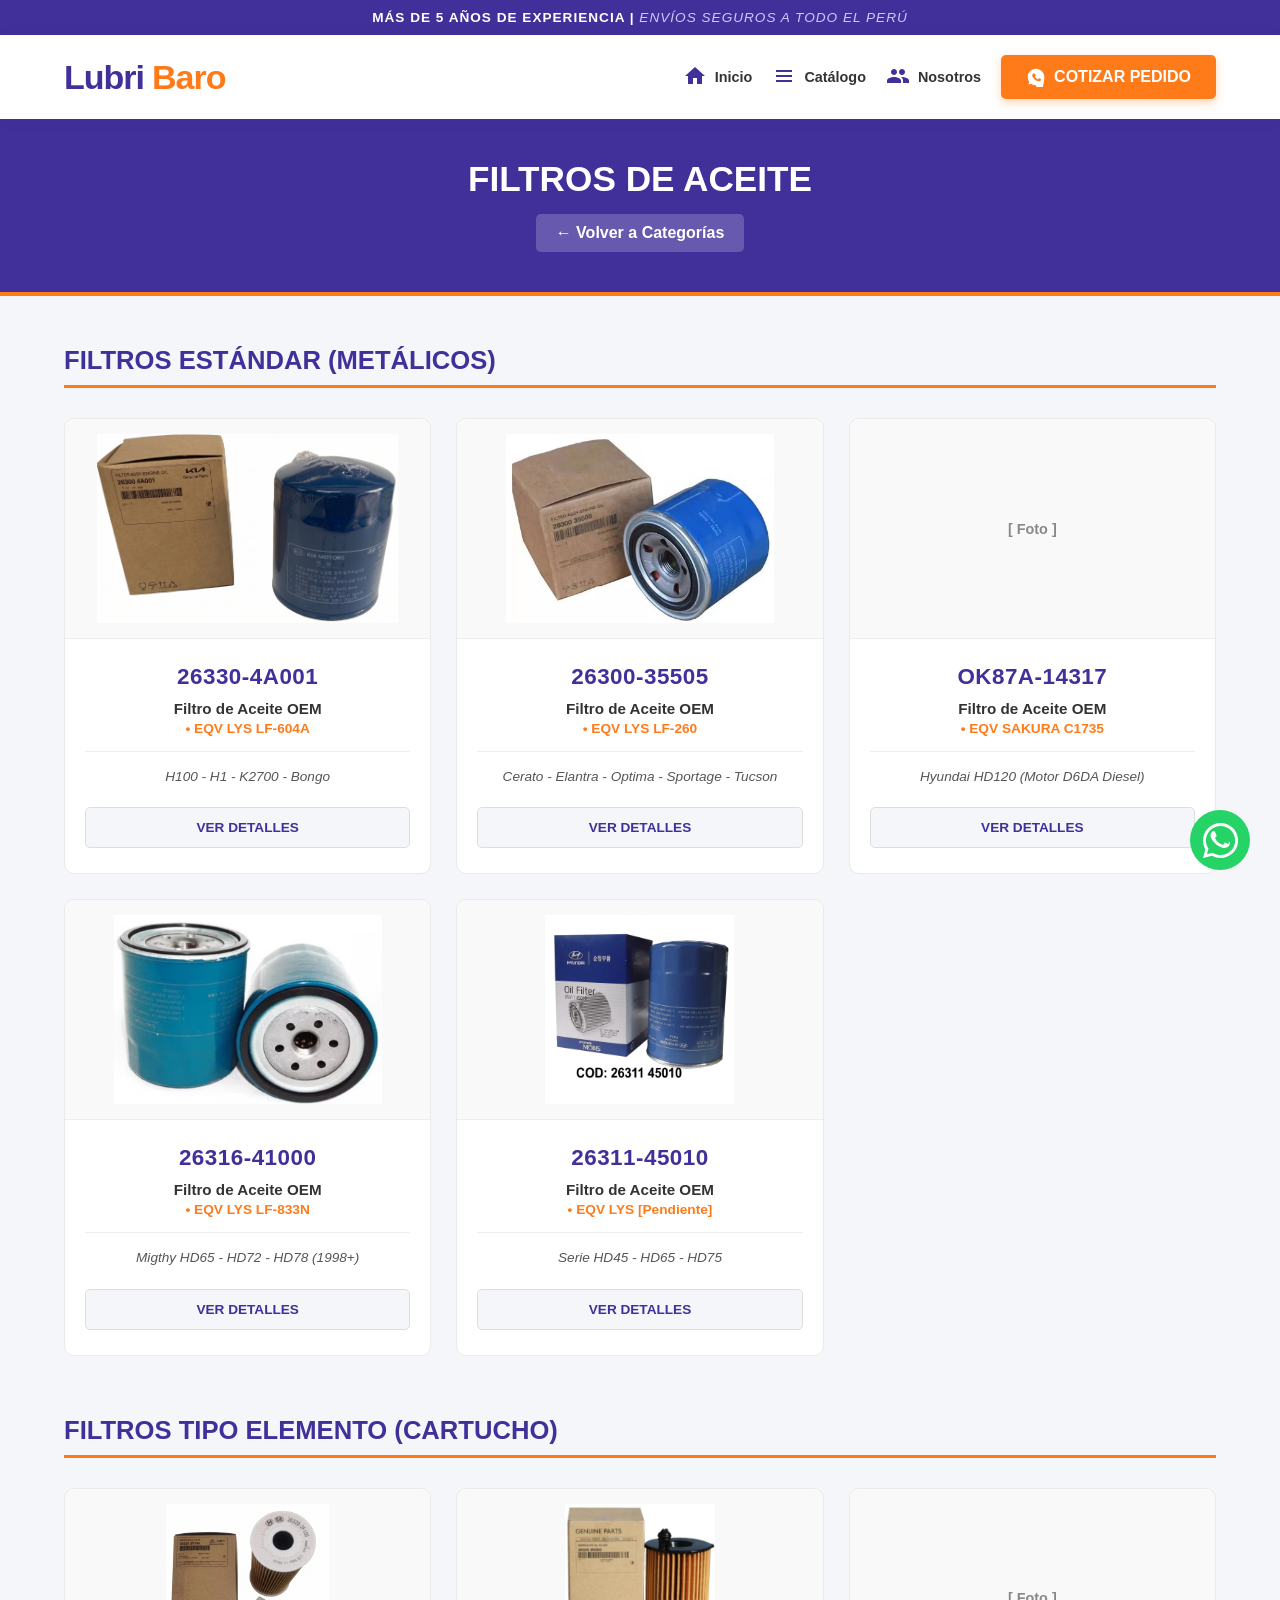
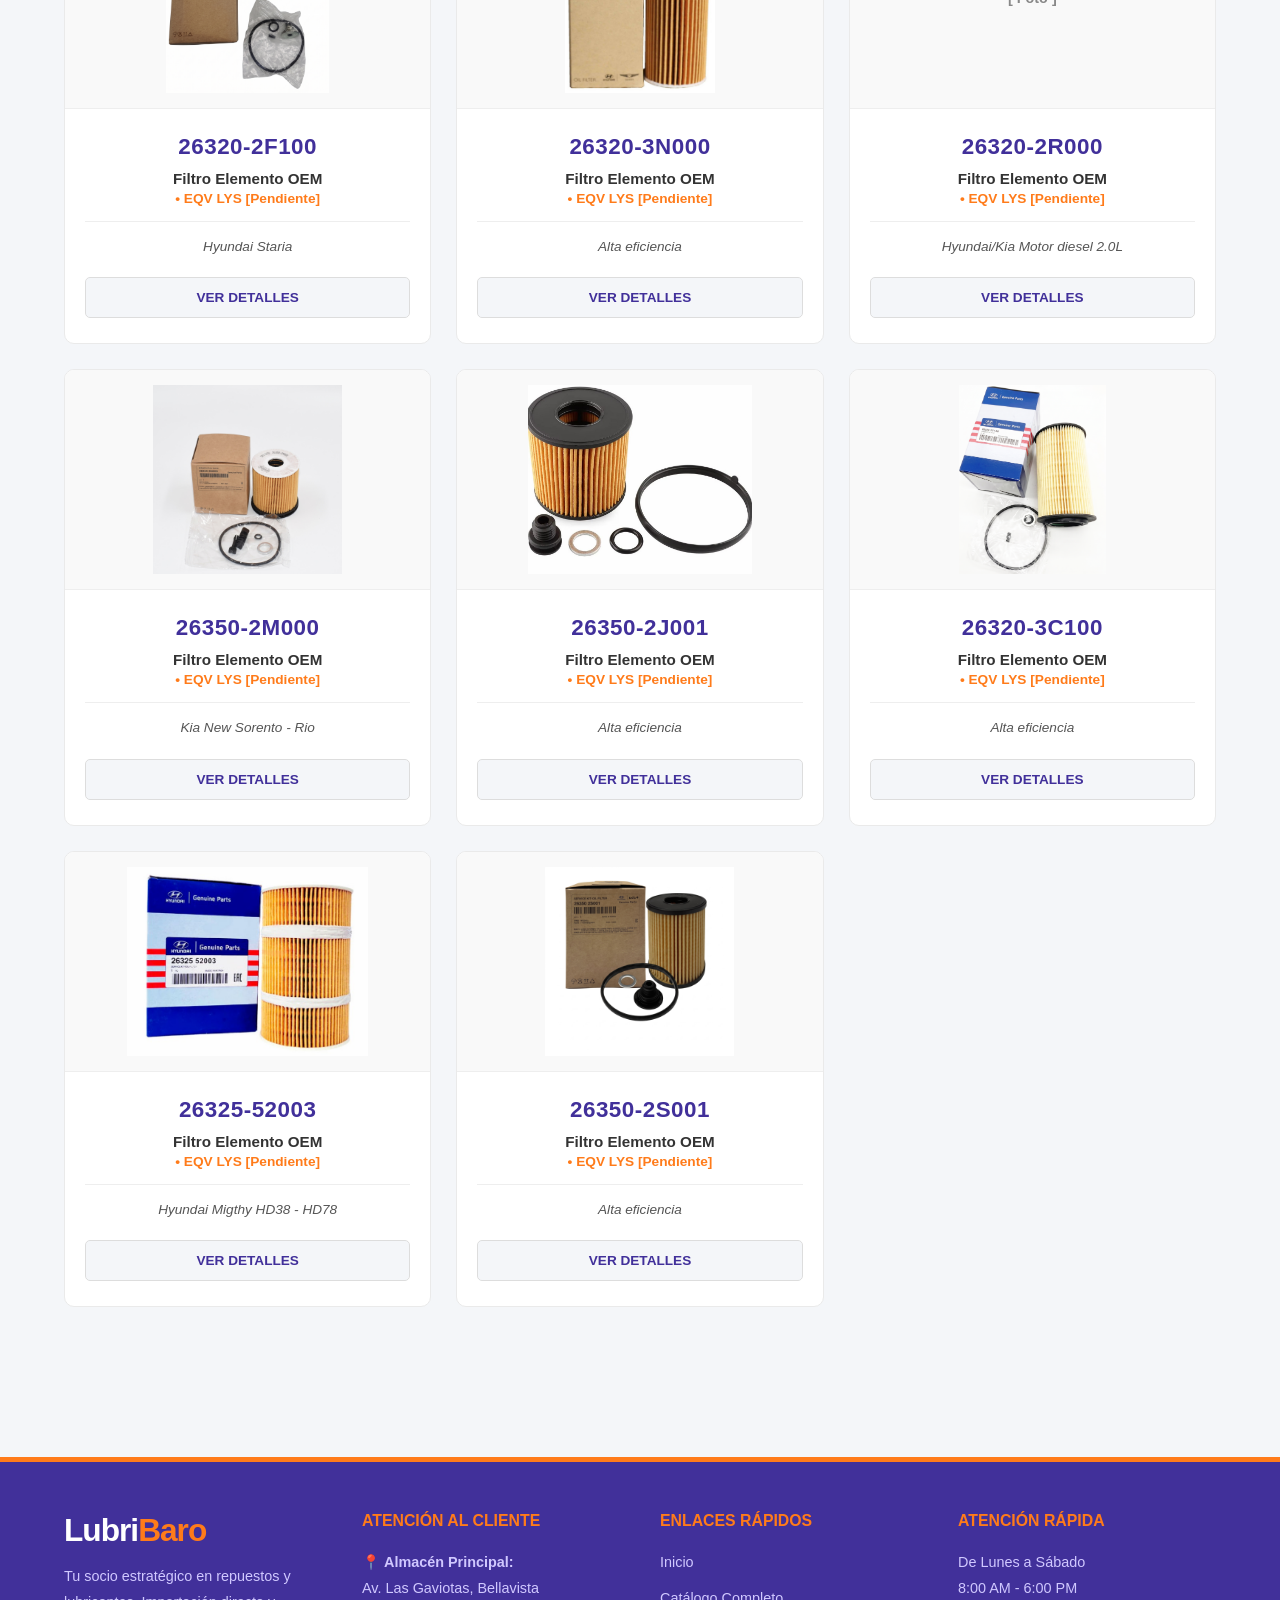
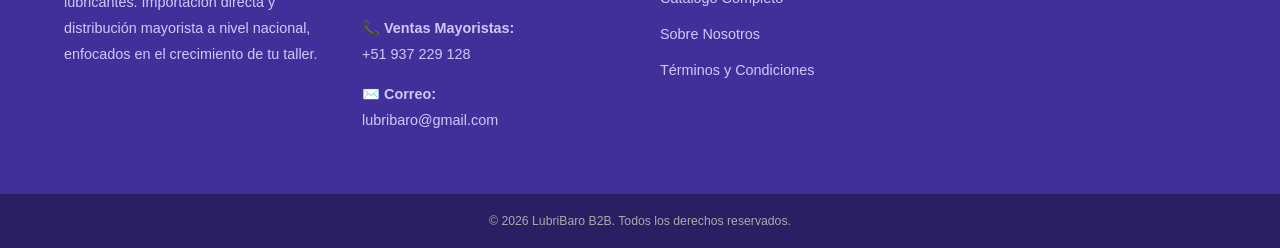
==== cat-aceite.html @ a80c4d8e "Add product cards and update footer details Added new product cards and updated footer information." ====
<!DOCTYPE html>
<html lang="es">
<head>
    <meta charset="UTF-8">
    <meta name="viewport" content="width=device-width, initial-scale=1.0">
    <title>Filtros de Aceite - LubriBaro B2B</title>
    <style>
        /* PALETA DE COLORES LUBRIBARO ESTRICTA */
        :root { --morado: #41309A; --naranja: #FF7B1A; --fondo: #F4F6F9; --gris: #333333; --blanco: #ffffff; }
        * { box-sizing: border-box; } body { font-family: 'Segoe UI', Arial, sans-serif; margin: 0; padding: 0; color: var(--gris); background-color: var(--fondo); overflow-x: hidden; }
        
        /* TOP BAR */
        .top-bar { background-color: var(--morado); color: white; text-align: center; padding: 10px 5%; font-size: 0.85em; font-weight: bold; letter-spacing: 1px; text-transform: uppercase; }
        .top-bar span { font-style: italic; font-weight: normal; color: #d0c8ff; }

        /* HEADER PRINCIPAL */
        header { background-color: var(--blanco); padding: 20px 5%; display: flex; justify-content: space-between; align-items: center; box-shadow: 0 2px 15px rgba(0,0,0,0.05); position: sticky; top: 0; z-index: 1000; }
        
        /* BOTÓN HAMBURGUESA (SOLO MÓVIL) */
        .menu-toggle { display: none; cursor: pointer; padding: 5px; }
        .menu-toggle svg { width: 32px; height: 32px; fill: var(--morado); }

        .logo { font-size: 34px; font-weight: 900; color: var(--morado); text-decoration: none; letter-spacing: -1px; display: flex; align-items: center; gap: 8px; } 
        .logo span { color: var(--naranja); }
        
        .desktop-actions { display: flex; gap: 20px; align-items: center; }
        .action-item { display: flex; align-items: center; gap: 8px; font-size: 0.9em; font-weight: bold; cursor: pointer; text-decoration: none; color: var(--gris); transition: 0.3s; }
        .action-item:hover { color: var(--naranja); }
        .action-icon svg { width: 24px; height: 24px; fill: var(--morado); transition: 0.3s; }
        .action-item:hover .action-icon svg { fill: var(--naranja); }

        .btn-header { background: var(--naranja); color: white; padding: 12px 25px; border-radius: 5px; font-weight: bold; text-decoration: none; text-transform: uppercase; display: flex; align-items: center; gap: 8px; transition: 0.3s; box-shadow: 0 4px 10px rgba(255,123,26,0.3); }
        .btn-header:hover { background: #e66a15; transform: translateY(-2px); color: white; }
        .btn-header svg { width: 20px; height: 20px; fill: white; }

        /* CABECERA PÁGINA */
        .page-header { background: var(--morado); color: white; padding: 40px 5%; text-align: center; border-bottom: 4px solid var(--naranja); }
        .page-header h1 { margin: 0 0 15px 0; font-size: 2.2em; text-transform: uppercase; font-weight: 900; }
        .back-btn { display: inline-block; color: white; text-decoration: none; background: rgba(255,255,255,0.2); padding: 10px 20px; border-radius: 5px; font-weight: bold; transition: 0.3s; }
        .back-btn:hover { background: rgba(255,255,255,0.3); }

        /* CATÁLOGO GRID Y SUBCATEGORÍAS */
        .section-container { padding: 50px 5%; max-width: 1300px; margin: 0 auto; min-height: 50vh; }
        .subcategory-title { color: var(--morado); margin-top: 0; border-bottom: 3px solid var(--naranja); padding-bottom: 10px; margin-bottom: 30px; font-size: 1.6em; text-transform: uppercase; font-weight: 900; }
        
        .catalog-grid { display: grid; grid-template-columns: repeat(auto-fill, minmax(280px, 1fr)); gap: 25px; margin-bottom: 60px; }
        
        /* DISEÑO DE TARJETA TÉCNICA */
        .product-card { background: white; border-radius: 10px; border: 1px solid #eaeaea; display: flex; flex-direction: column; overflow: hidden; transition: 0.3s; }
        .product-card:hover { box-shadow: 0 8px 25px rgba(65,48,154,0.1); border-color: var(--naranja); transform: translateY(-5px); }
        
        .product-img { background-color: #f9f9f9; height: 220px; display: flex; align-items: center; justify-content: center; color: #888; font-weight: bold; font-size: 0.9em; overflow: hidden; border-bottom: 1px solid #eee; padding: 15px; }
        .product-img img { width: 100%; height: 100%; object-fit: contain; }
        
        .product-info { padding: 25px 20px; display: flex; flex-direction: column; flex-grow: 1; align-items: center; text-align: center; }
        
        .product-code-main { margin: 0 0 10px 0; color: var(--morado); font-size: 1.4em; font-weight: 900; letter-spacing: 0.5px; }
        .product-title-eqv { color: var(--gris); font-weight: bold; font-size: 0.95em; margin-bottom: 15px; display: flex; flex-direction: column; gap: 4px; }
        .product-title-eqv span { color: var(--naranja); font-size: 0.9em; }
        
        .product-cars { font-size: 0.85em; color: #555; margin-bottom: 20px; flex-grow: 1; line-height: 1.5; font-style: italic; border-top: 1px solid #eee; padding-top: 15px; width: 100%; }
        
        .btn-small { background-color: var(--fondo); color: var(--morado); text-align: center; text-decoration: none; padding: 12px; border-radius: 5px; font-weight: bold; transition: 0.3s; border: 1px solid #ddd; text-transform: uppercase; font-size: 0.85em; width: 100%; }
        .btn-small:hover { background-color: var(--naranja); color: white; border-color: var(--naranja); }

        /* FOOTER CORPORATIVO */
        footer { background-color: var(--morado); color: white; font-size: 0.9em; margin-top: 40px; border-top: 5px solid var(--naranja); position: relative; z-index: 10; }
        .footer-widgets { padding: 50px 5%; display: grid; grid-template-columns: repeat(auto-fit, minmax(200px, 1fr)); gap: 40px; max-width: 1300px; margin: 0 auto; }
        .widget-logo h2 { color: var(--blanco); font-size: 2.2em; margin: 0 0 15px 0; letter-spacing: -1px; }
        .widget-logo span { color: var(--naranja); }
        .widget h4 { color: var(--naranja); font-size: 1.1em; margin: 0 0 20px 0; text-transform: uppercase; }
        .widget p, .widget a { color: #d0c8ff; text-decoration: none; line-height: 1.8; display: block; margin-bottom: 10px; transition: 0.3s; }
        .widget a:hover { color: white; padding-left: 5px; }
        .footer-bottom { background: #2a1f63; padding: 20px 5%; text-align: center; font-size: 0.85em; color: #aaa; }

        /* WIDGET WHATSAPP ANIMADO (LATIDO FÍSICO) */
        @keyframes pulse-wa { 0% { transform: scale(1); box-shadow: 0 0 0 0 rgba(37, 211, 102, 0.8); } 15% { transform: scale(1.1); box-shadow: 0 0 0 15px rgba(37, 211, 102, 0.4); } 30% { transform: scale(1); box-shadow: 0 0 0 30px rgba(37, 211, 102, 0); } 100% { transform: scale(1); box-shadow: 0 0 0 0 rgba(37, 211, 102, 0); } }
        .wa-container { position: fixed; bottom: 30px; right: 30px; z-index: 9990; display: flex; flex-direction: column; align-items: flex-end; }
        .wa-popup { width: 320px; background: white; border-radius: 12px; box-shadow: 0 10px 30px rgba(0,0,0,0.15); overflow: hidden; margin-bottom: 20px; opacity: 0; visibility: hidden; transform: translateY(20px) scale(0.95); transform-origin: bottom right; transition: all 0.3s; }
        .wa-popup.active { opacity: 1; visibility: visible; transform: translateY(0) scale(1); }
        .wa-popup-header { background: linear-gradient(135deg, var(--morado) 0%, #2a1f63 100%); color: white; padding: 20px; position: relative; border-bottom: 4px solid var(--naranja); }
        .wa-popup-close { position: absolute; top: 15px; right: 15px; font-size: 18px; cursor: pointer; font-weight: bold; line-height: 1; transition: 0.3s; }
        .wa-popup-close:hover { color: var(--naranja); }
        .wa-popup-title { font-size: 1.2em; font-weight: bold; margin-bottom: 5px; } 
        .wa-popup-subtitle { font-size: 0.85em; opacity: 0.9; }
        .wa-popup-body { padding: 20px; }
        .wa-contact-card { display: flex; align-items: center; gap: 15px; text-decoration: none; background: #f9f9f9; padding: 15px; border-radius: 8px; border: 1px solid #eaeaea; transition: 0.3s; }
        .wa-contact-card:hover { border-color: var(--naranja); background: #fff4ed; }
        .wa-contact-icon { width: 45px; height: 45px; background-color: #25D366; border-radius: 50%; display: flex; justify-content: center; align-items: center; }
        .wa-contact-icon svg { width: 25px; height: 25px; fill: white; }
        .wa-contact-info { display: flex; flex-direction: column; }
        .wa-name { font-weight: bold; font-size: 1em; color: var(--morado); }
        .wa-status { font-size: 0.8em; color: #666; display: flex; align-items: center; gap: 5px; margin-top: 3px; }
        .wa-dot { width: 8px; height: 8px; background: #25D366; border-radius: 50%; }
        .wa-trigger { width: 60px; height: 60px; background-color: #25D366; border-radius: 50%; cursor: pointer; display: flex; justify-content: center; align-items: center; position: relative; z-index: 2; animation: pulse-wa 2.5s infinite; transition: 0.3s; }
        .wa-trigger:hover { transform: scale(1.05); animation: none; box-shadow: 0 4px 15px rgba(37, 211, 102, 0.6); }
        .wa-trigger svg { width: 35px; height: 35px; fill: white; }

        /* DISEÑO MÓVIL Y MENÚ HAMBURGUESA */
        .side-menu { position: fixed; top: 0; left: -300px; width: 280px; height: 100vh; background: white; z-index: 2000; transition: 0.4s; overflow-y: auto; box-shadow: 2px 0 15px rgba(0,0,0,0.1); }
        .side-menu.active { left: 0; }
        .overlay { position: fixed; top: 0; left: 0; width: 100%; height: 100vh; background: rgba(0,0,0,0.6); z-index: 1999; display: none; }
        .overlay.active { display: block; }
        .side-header { padding: 20px; border-bottom: 1px solid #eee; display: flex; justify-content: space-between; align-items: center; }
        .close-btn { font-size: 24px; cursor: pointer; color: var(--gris); font-weight: bold; }
        .side-links { padding: 10px 0; display: flex; flex-direction: column; }
        .side-links a { padding: 15px 20px; text-decoration: none; color: var(--gris); font-weight: bold; border-bottom: 1px solid #f9f9f9; display: flex; align-items: center; gap: 12px; }
        .side-links a svg { width: 22px; height: 22px; fill: var(--morado); }
        .side-title { padding: 15px 20px 5px 20px; font-size: 0.8em; color: #888; text-transform: uppercase; font-weight: bold; }
        .btn-side-cotizar { background: var(--naranja) !important; color: white !important; margin: 20px; border-radius: 5px; justify-content: center; }
        .btn-side-cotizar svg { fill: white !important; }

        @media (max-width: 900px) { 
            header { position: relative; justify-content: center; padding: 15px 5%; height: 70px; } 
            .menu-toggle { position: absolute; left: 5%; top: 50%; transform: translateY(-50%); display: block; }
            .logo { font-size: 30px; margin: 0; }
            .desktop-actions { display: none; }
            
            .page-header h1 { font-size: 1.8em; }
            .catalog-grid { gap: 15px; grid-template-columns: repeat(auto-fill, minmax(260px, 1fr)); }
            
            .wa-container { bottom: 20px; right: 20px; }
            .wa-trigger { width: 55px; height: 55px; }
            .wa-trigger svg { width: 30px; height: 30px; }
        }
    </style>
</head>
<body>

    <div class="overlay" id="mobile-overlay" onclick="toggleMobileMenu()"></div>
    <div class="side-menu" id="side-menu">
        <div class="side-header">
            <a href="index.html" class="logo">Lubri<span>Baro</span></a>
            <div class="close-btn" onclick="toggleMobileMenu()">✕</div>
        </div>
        <div class="side-links">
            <a href="index.html"><svg viewBox="0 0 24 24"><path d="M10 20v-6h4v6h5v-8h3L12 3 2 12h3v8z"/></svg> Inicio</a>
            <a href="catalogo.html"><svg viewBox="0 0 24 24"><path d="M4 6h16v2H4zm0 5h16v2H4zm0 5h16v2H4z"/></svg> Catálogo Completo</a>
            <a href="nosotros.html"><svg viewBox="0 0 24 24"><path d="M16 11c1.66 0 2.99-1.34 2.99-3S17.66 5 16 5c-1.66 0-3 1.34-3 3s1.34 3 3 3zm-8 0c1.66 0 2.99-1.34 2.99-3S9.66 5 8 5C6.34 5 5 6.34 5 8s1.34 3 3 3zm0 2c-2.33 0-7 1.17-7 3.5V19h14v-2.5c0-2.33-4.67-3.5-7-3.5zm8 0c-.29 0-.62.02-.97.05 1.16.84 1.97 1.97 1.97 3.45V19h6v-2.5c0-2.33-4.67-3.5-7-3.5z"/></svg> Sobre Nosotros</a>
            
            <div class="side-title">Líneas de Distribución</div>
            <a href="cat-aceite.html"><svg viewBox="0 0 24 24"><path d="M12 21a7 7 0 0 1-7-7c0-3.6 4.3-8.8 6.4-11.1a.8.8 0 0 1 1.2 0C14.7 5.2 19 10.4 19 14a7 7 0 0 1-7 7z"/></svg> Filtros de Aceite</a>
            <a href="cat-aire.html"><svg viewBox="0 0 24 24" stroke-width="2" stroke="currentColor" fill="none" stroke-linecap="round"><path d="M4 12h12a3 3 0 0 0 0-6h-2M4 16h8a2 2 0 0 0 0-4H9M4 8h5a2 2 0 0 1 0 4"/></svg> Filtros de Aire</a>
            <a href="cat-combustible.html"><svg viewBox="0 0 24 24"><path d="M4 5v14a2 2 0 0 0 2 2h8a2 2 0 0 0 2-2V5a2 2 0 0 0-2-2H6a2 2 0 0 0-2 2zm3 0h6v4H7V5zm11 11h2c1.1 0 2-.9 2-2V8c0-1.1-.9-2-2-2h-2v10z"/></svg> Filtros Combustible</a>
            <a href="cat-fluidos.html">
                <svg viewBox="0 0 24 24">
                    <path d="M18.9 6c-.2-.6-.8-1-1.4-1h-11c-.7 0-1.2.4-1.4 1L3 12v8c0 .6.4 1 1 1h1c.6 0 1-.4 1-1v-1h12v1c0 .6.4 1 1 1h1c.6 0 1-.4 1-1v-8l-2.1-6zM6.8 7h10.3l1.1 3H5.8l1-3zM19 17H5v-5h14v5z" fill="var(--morado)"/>
                    <path d="M16 11c-1.3 0-3 1.8-3 3.5s1.3 3.5 3 3.5 3-1.8 3-3.5-1.7-3.5-3-3.5z" fill="var(--naranja)"/>
                </svg> Fluidos Automotrices
            </a>
            
            <a href="https://wa.me/51937229128" target="_blank" class="btn-side-cotizar">
                <svg viewBox="0 0 24 24"><path d="M12 2C6.48 2 2 6.48 2 12c0 2.12.66 4.09 1.79 5.74L3 21l3.32-.77C7.94 21.36 9.9 22 12 22c5.52 22 10-4.48 10-10S17.52 2 12 2zm-1.8 6c.2-.01.44 0 .64.44.25.54.6 1.48.66 1.58.05.1.08.23.01.4-.07.17-.11.27-.23.4l-.33.37c-.12.13-.25.28-.11.51.14.23.63 1.03 1.35 1.68.93.84 1.7 1.1 1.93 1.23.23.12.37.1.51-.06.14-.16.6-.7.76-.94.16-.25.32-.2.53-.13.22.07 1.38.65 1.62.78.23.12.39.2.45.3.05.11.05.65-.18 1.28-.23.63-1.34 1.22-1.85 1.26-.5.05-1.12.2-3.19-.66-2.48-1.03-4.08-3.56-4.2-3.73-.12-.16-1-1.33-1-2.54s.62-1.81.84-2.06c.22-.25.48-.31.64-.31.16-.01.32-.01.47 0z"/></svg>
                Cotizar Pedido
            </a>
        </div>
    </div>

    <div class="top-bar">
        Más de 5 años de experiencia | <span>Envíos seguros a todo el Perú</span>
    </div>

    <header>
        <div class="menu-toggle" onclick="toggleMobileMenu()">
            <svg viewBox="0 0 24 24"><path d="M3 18h18v-2H3v2zm0-5h18v-2H3v2zm0-7v2h18V6H3z"/></svg>
        </div>
        
        <a href="index.html" class="logo">Lubri<span>Baro</span></a>

        <div class="desktop-actions">
            <a href="index.html" class="action-item">
                <div class="action-icon"><svg viewBox="0 0 24 24"><path d="M10 20v-6h4v6h5v-8h3L12 3 2 12h3v8z"/></svg></div>
                Inicio
            </a>
            <a href="catalogo.html" class="action-item">
                <div class="action-icon"><svg viewBox="0 0 24 24"><path d="M4 6h16v2H4zm0 5h16v2H4zm0 5h16v2H4z"/></svg></div>
                Catálogo
            </a>
            <a href="nosotros.html" class="action-item">
                <div class="action-icon"><svg viewBox="0 0 24 24"><path d="M16 11c1.66 0 2.99-1.34 2.99-3S17.66 5 16 5c-1.66 0-3 1.34-3 3s1.34 3 3 3zm-8 0c1.66 0 2.99-1.34 2.99-3S9.66 5 8 5C6.34 5 5 6.34 5 8s1.34 3 3 3zm0 2c-2.33 0-7 1.17-7 3.5V19h14v-2.5c0-2.33-4.67-3.5-7-3.5zm8 0c-.29 0-.62.02-.97.05 1.16.84 1.97 1.97 1.97 3.45V19h6v-2.5c0-2.33-4.67-3.5-7-3.5z"/></svg></div>
                Nosotros
            </a>
            <a href="https://wa.me/51937229128" target="_blank" class="btn-header">
                <svg viewBox="0 0 24 24"><path d="M12 2C6.48 2 2 6.48 2 12c0 2.12.66 4.09 1.79 5.74L3 21l3.32-.77C7.94 21.36 9.9 22 12 22c5.52 22 10-4.48 10-10S17.52 2 12 2zm-1.8 6c.2-.01.44 0 .64.44.25.54.6 1.48.66 1.58.05.1.08.23.01.4-.07.17-.11.27-.23.4l-.33.37c-.12.13-.25.28-.11.51.14.23.63 1.03 1.35 1.68.93.84 1.7 1.1 1.93 1.23.23.12.37.1.51-.06.14-.16.6-.7.76-.94.16-.25.32-.2.53-.13.22.07 1.38.65 1.62.78.23.12.39.2.45.3.05.11.05.65-.18 1.28-.23.63-1.34 1.22-1.85 1.26-.5.05-1.12.2-3.19-.66-2.48-1.03-4.08-3.56-4.2-3.73-.12-.16-1-1.33-1-2.54s.62-1.81.84-2.06c.22-.25.48-.31.64-.31.16-.01.32-.01.47 0z"/></svg>
                Cotizar Pedido
            </a>
        </div>
    </header>

    <div class="page-header">
        <h1>Filtros de Aceite</h1>
        <a href="catalogo.html" class="back-btn">← Volver a Categorías</a>
    </div>

    <section class="section-container">
        
        <h3 class="subcategory-title">Filtros Estándar (Metálicos)</h3>
        <div class="catalog-grid">
            
            <div class="product-card">
                <div class="product-img"><img src="filtro-26330-4a001.jpg" onerror="this.style.display='none'; this.nextElementSibling.style.display='block';"><span style="display:none;">[ Foto ]</span></div>
                <div class="product-info">
                    <h4 class="product-code-main">26330-4A001</h4>
                    <div class="product-title-eqv">Filtro de Aceite OEM <span>• EQV LYS LF-604A</span></div>
                    <div class="product-cars">H100 - H1 - K2700 - Bongo</div>
                    <a href="producto.html?id=filtro-26330-4a001" class="btn-small">Ver Detalles</a>
                </div>
            </div>

            <div class="product-card">
                <div class="product-img"><img src="filtro-26300-35505.jpg" onerror="this.style.display='none'; this.nextElementSibling.style.display='block';"><span style="display:none;">[ Foto ]</span></div>
                <div class="product-info">
                    <h4 class="product-code-main">26300-35505</h4>
                    <div class="product-title-eqv">Filtro de Aceite OEM <span>• EQV LYS LF-260</span></div>
                    <div class="product-cars">Cerato - Elantra - Optima - Sportage - Tucson</div>
                    <a href="producto.html?id=filtro-26300-35505" class="btn-small">Ver Detalles</a>
                </div>
            </div>

            <div class="product-card">
                <div class="product-img"><img src="filtro-ok87a-14317.jpg" onerror="this.style.display='none'; this.nextElementSibling.style.display='block';"><span style="display:none;">[ Foto ]</span></div>
                <div class="product-info">
                    <h4 class="product-code-main">OK87A-14317</h4>
                    <div class="product-title-eqv">Filtro de Aceite OEM <span>• EQV SAKURA C1735</span></div>
                    <div class="product-cars">Hyundai HD120 (Motor D6DA Diesel)</div>
                    <a href="producto.html?id=filtro-ok87a-14317" class="btn-small">Ver Detalles</a>
                </div>
            </div>

            <div class="product-card">
                <div class="product-img"><img src="filtro-26316-41000.jpg" onerror="this.style.display='none'; this.nextElementSibling.style.display='block';"><span style="display:none;">[ Foto ]</span></div>
                <div class="product-info">
                    <h4 class="product-code-main">26316-41000</h4>
                    <div class="product-title-eqv">Filtro de Aceite OEM <span>• EQV LYS LF-833N</span></div>
                    <div class="product-cars">Migthy HD65 - HD72 - HD78 (1998+)</div>
                    <a href="producto.html?id=filtro-26316-41000" class="btn-small">Ver Detalles</a>
                </div>
            </div>

            <div class="product-card">
                <div class="product-img"><img src="filtro-26311-45010.jpg" onerror="this.style.display='none'; this.nextElementSibling.style.display='block';"><span style="display:none;">[ Foto ]</span></div>
                <div class="product-info">
                    <h4 class="product-code-main">26311-45010</h4>
                    <div class="product-title-eqv">Filtro de Aceite OEM <span>• EQV LYS [Pendiente]</span></div>
                    <div class="product-cars">Serie HD45 - HD65 - HD75</div>
                    <a href="producto.html?id=filtro-26311-45010" class="btn-small">Ver Detalles</a>
                </div>
            </div>

        </div>

        <h3 class="subcategory-title">Filtros Tipo Elemento (Cartucho)</h3>
        <div class="catalog-grid">
            
            <div class="product-card">
                <div class="product-img"><img src="filtro-26320-2f100.jpg" onerror="this.style.display='none'; this.nextElementSibling.style.display='block';"><span style="display:none;">[ Foto ]</span></div>
                <div class="product-info">
                    <h4 class="product-code-main">26320-2F100</h4>
                    <div class="product-title-eqv">Filtro Elemento OEM <span>• EQV LYS [Pendiente]</span></div>
                    <div class="product-cars">Hyundai Staria</div>
                    <a href="producto.html?id=filtro-26320-2f100" class="btn-small">Ver Detalles</a>
                </div>
            </div>
            
            <div class="product-card">
                <div class="product-img"><img src="filtro-26320-3n000.jpg" onerror="this.style.display='none'; this.nextElementSibling.style.display='block';"><span style="display:none;">[ Foto ]</span></div>
                <div class="product-info">
                    <h4 class="product-code-main">26320-3N000</h4>
                    <div class="product-title-eqv">Filtro Elemento OEM <span>• EQV LYS [Pendiente]</span></div>
                    <div class="product-cars">Alta eficiencia</div>
                    <a href="producto.html?id=filtro-26320-3n000" class="btn-small">Ver Detalles</a>
                </div>
            </div>

            <div class="product-card">
                <div class="product-img"><img src="filtro-26320-2r000.jpg" onerror="this.style.display='none'; this.nextElementSibling.style.display='block';"><span style="display:none;">[ Foto ]</span></div>
                <div class="product-info">
                    <h4 class="product-code-main">26320-2R000</h4>
                    <div class="product-title-eqv">Filtro Elemento OEM <span>• EQV LYS [Pendiente]</span></div>
                    <div class="product-cars">Hyundai/Kia Motor diesel 2.0L</div>
                    <a href="producto.html?id=filtro-26320-2r000" class="btn-small">Ver Detalles</a>
                </div>
            </div>

            <div class="product-card">
                <div class="product-img"><img src="filtro-26350-2m000.jpg" onerror="this.style.display='none'; this.nextElementSibling.style.display='block';"><span style="display:none;">[ Foto ]</span></div>
                <div class="product-info">
                    <h4 class="product-code-main">26350-2M000</h4>
                    <div class="product-title-eqv">Filtro Elemento OEM <span>• EQV LYS [Pendiente]</span></div>
                    <div class="product-cars">Kia New Sorento - Rio</div>
                    <a href="producto.html?id=filtro-26350-2m000" class="btn-small">Ver Detalles</a>
                </div>
            </div>

            <div class="product-card">
                <div class="product-img"><img src="filtro-26350-2j001.jpg" onerror="this.style.display='none'; this.nextElementSibling.style.display='block';"><span style="display:none;">[ Foto ]</span></div>
                <div class="product-info">
                    <h4 class="product-code-main">26350-2J001</h4>
                    <div class="product-title-eqv">Filtro Elemento OEM <span>• EQV LYS [Pendiente]</span></div>
                    <div class="product-cars">Alta eficiencia</div>
                    <a href="producto.html?id=filtro-26350-2j001" class="btn-small">Ver Detalles</a>
                </div>
            </div>

            <div class="product-card">
                <div class="product-img"><img src="filtro-26320-3c100.jpg" onerror="this.style.display='none'; this.nextElementSibling.style.display='block';"><span style="display:none;">[ Foto ]</span></div>
                <div class="product-info">
                    <h4 class="product-code-main">26320-3C100</h4>
                    <div class="product-title-eqv">Filtro Elemento OEM <span>• EQV LYS [Pendiente]</span></div>
                    <div class="product-cars">Alta eficiencia</div>
                    <a href="producto.html?id=filtro-26320-3c100" class="btn-small">Ver Detalles</a>
                </div>
            </div>

            <div class="product-card">
                <div class="product-img"><img src="filtro-26325-52003.jpg" onerror="this.style.display='none'; this.nextElementSibling.style.display='block';"><span style="display:none;">[ Foto ]</span></div>
                <div class="product-info">
                    <h4 class="product-code-main">26325-52003</h4>
                    <div class="product-title-eqv">Filtro Elemento OEM <span>• EQV LYS [Pendiente]</span></div>
                    <div class="product-cars">Hyundai Migthy HD38 - HD78</div>
                    <a href="producto.html?id=filtro-26325-52003" class="btn-small">Ver Detalles</a>
                </div>
            </div>

            <div class="product-card">
                <div class="product-img"><img src="filtro-26350-2s001.jpg" onerror="this.style.display='none'; this.nextElementSibling.style.display='block';"><span style="display:none;">[ Foto ]</span></div>
                <div class="product-info">
                    <h4 class="product-code-main">26350-2S001</h4>
                    <div class="product-title-eqv">Filtro Elemento OEM <span>• EQV LYS [Pendiente]</span></div>
                    <div class="product-cars">Alta eficiencia</div>
                    <a href="producto.html?id=filtro-26350-2s001" class="btn-small">Ver Detalles</a>
                </div>
            </div>
            
        </div>
    </section>

    <footer>
        <div class="footer-widgets">
            <div class="widget widget-logo">
                <h2>Lubri<span>Baro</span></h2>
                <p>Tu socio estratégico en repuestos y lubricantes. Importación directa y distribución mayorista a nivel nacional, enfocados en el crecimiento de tu taller.</p>
            </div>
            
            <div class="widget">
                <h4>Atención al Cliente</h4>
                <p>📍 <strong>Almacén Principal:</strong><br>Av. Las Gaviotas, Bellavista</p>
                <p>📞 <strong>Ventas Mayoristas:</strong><br>+51 937 229 128</p>
                <p>✉️ <strong>Correo:</strong><br>lubribaro@gmail.com</p>
            </div>

            <div class="widget">
                <h4>Enlaces Rápidos</h4>
                <a href="index.html">Inicio</a>
                <a href="catalogo.html">Catálogo Completo</a>
                <a href="nosotros.html">Sobre Nosotros</a>
                <a href="#">Términos y Condiciones</a>
            </div>

            <div class="widget">
                <h4>Atención Rápida</h4>
                <p>De Lunes a Sábado<br>8:00 AM - 6:00 PM</p>
            </div>
        </div>
        <div class="footer-bottom">&copy; 2026 LubriBaro B2B. Todos los derechos reservados.</div>
    </footer>

    <div class="wa-container">
        <div id="wa-popup" class="wa-popup">
            <div class="wa-popup-header">
                <div class="wa-popup-close" onclick="toggleWaPopup()">✕</div>
                <div class="wa-popup-title">Asesoría Mayorista</div>
                <div class="wa-popup-subtitle">Atención exclusiva para talleres ⚡</div>
            </div>
            <div class="wa-popup-body">
                <a href="https://wa.me/51937229128?text=¡Buen%20día%20LubriBaro!%20Deseo%20información%20sobre%20su%20catálogo%20mayorista." target="_blank" class="wa-contact-card">
                    <div class="wa-contact-icon">
                        <svg viewBox="0 0 24 24"><path d="M12.031 0C5.385 0 0 5.384 0 12.03c0 2.128.552 4.195 1.602 6.02L.031 24l6.115-1.603A11.96 11.96 0 0012.03 24c6.645 0 12.03-5.385 12.03-12.03S18.676 0 12.031 0zm0 21.996c-1.803 0-3.568-.485-5.116-1.404l-.367-.218-3.8.996.996-3.8-.218-.367C2.485 15.594 2 13.829 2 12.03 2 6.502 6.503 2 12.03 2c5.529 0 10.032 4.502 10.032 10.03S17.56 21.996 12.03 21.996zm5.503-7.525c-.302-.152-1.782-.88-2.059-.982-.278-.102-.48-.152-.682.152-.202.304-.781.982-.958 1.184-.177.202-.354.228-.656.076-2.115-1.064-3.5-2.05-4.821-4.328-.178-.304-.019-.47.132-.622.136-.137.304-.356.456-.534.152-.178.203-.304.304-.508.102-.203.05-.38-.025-.534-.076-.152-.682-1.648-.934-2.257-.246-.595-.497-.514-.682-.524h-.581c-.203 0-.532.076-.811.38-.278.304-1.064 1.04-1.064 2.535 0 1.495 1.089 2.94 1.241 3.143.152.203 2.144 3.275 5.195 4.593 1.954.845 2.766.917 3.738.775.986-.145 2.458-1 2.812-1.966.354-.966.354-1.794.248-1.966-.106-.172-.385-.274-.688-.426z"/></svg>
                    </div>
                    <div class="wa-contact-info">
                        <span class="wa-name">Hablar con un asesor</span>
                        <span class="wa-status"><span class="wa-dot"></span> En línea</span>
                    </div>
                </a>
            </div>
        </div>
        <div class="wa-trigger" onclick="toggleWaPopup()">
            <svg viewBox="0 0 24 24"><path d="M12.031 0C5.385 0 0 5.384 0 12.03c0 2.128.552 4.195 1.602 6.02L.031 24l6.115-1.603A11.96 11.96 0 0012.03 24c6.645 0 12.03-5.385 12.03-12.03S18.676 0 12.031 0zm0 21.996c-1.803 0-3.568-.485-5.116-1.404l-.367-.218-3.8.996.996-3.8-.218-.367C2.485 15.594 2 13.829 2 12.03 2 6.502 6.503 2 12.03 2c5.529 0 10.032 4.502 10.032 10.03S17.56 21.996 12.03 21.996zm5.503-7.525c-.302-.152-1.782-.88-2.059-.982-.278-.102-.48-.152-.682.152-.202.304-.781.982-.958 1.184-.177.202-.354.228-.656.076-2.115-1.064-3.5-2.05-4.821-4.328-.178-.304-.019-.47.132-.622.136-.137.304-.356.456-.534.152-.178.203-.304.304-.508.102-.203.05-.38-.025-.534-.076-.152-.682-1.648-.934-2.257-.246-.595-.497-.514-.682-.524h-.581c-.203 0-.532.076-.811.38-.278.304-1.064 1.04-1.064 2.535 0 1.495 1.089 2.94 1.241 3.143.152.203 2.144 3.275 5.195 4.593 1.954.845 2.766.917 3.738.775.986-.145 2.458-1 2.812-1.966.354-.966.354-1.794.248-1.966-.106-.172-.385-.274-.688-.426z"/></svg>
        </div>
    </div>

    <script>
        function toggleWaPopup() { document.getElementById('wa-popup').classList.toggle('active'); }
        function toggleMobileMenu() { document.getElementById('side-menu').classList.toggle('active'); document.getElementById('mobile-overlay').classList.toggle('active'); }
    </script>
</body>
</html>
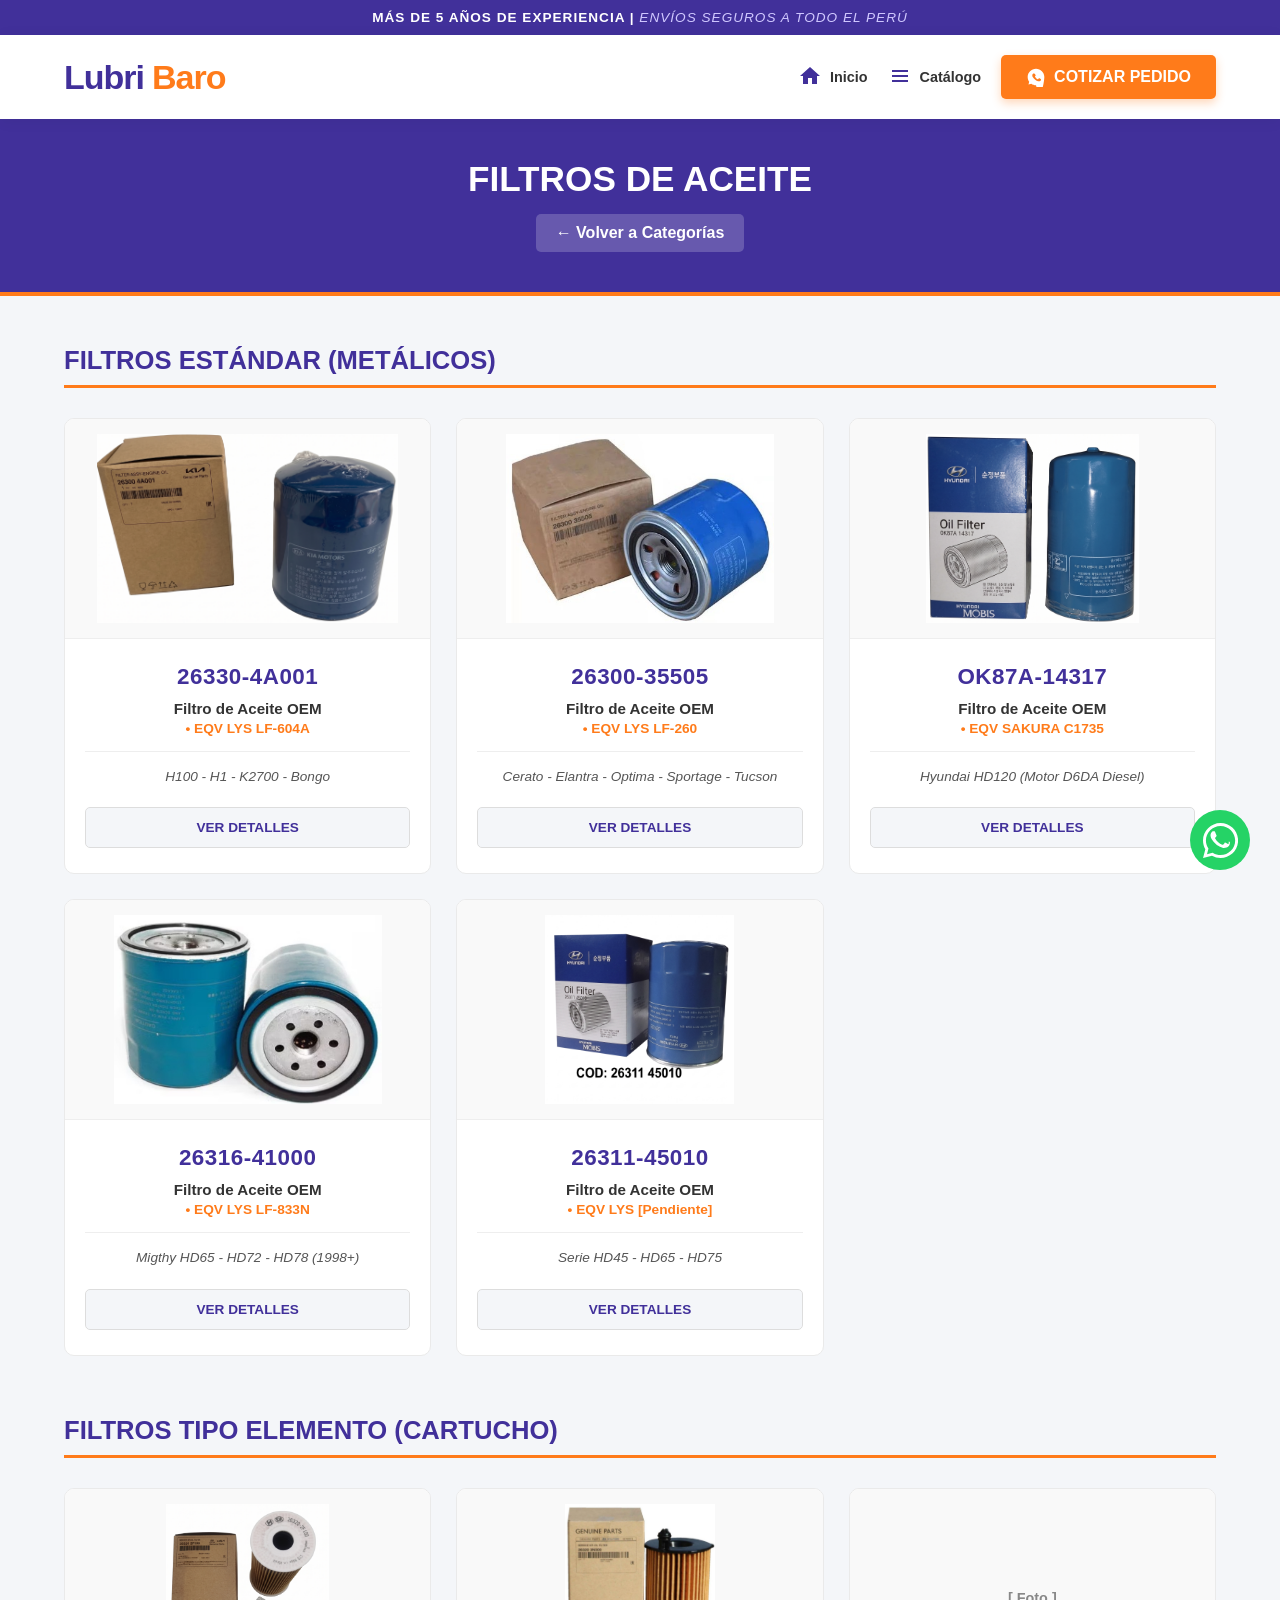
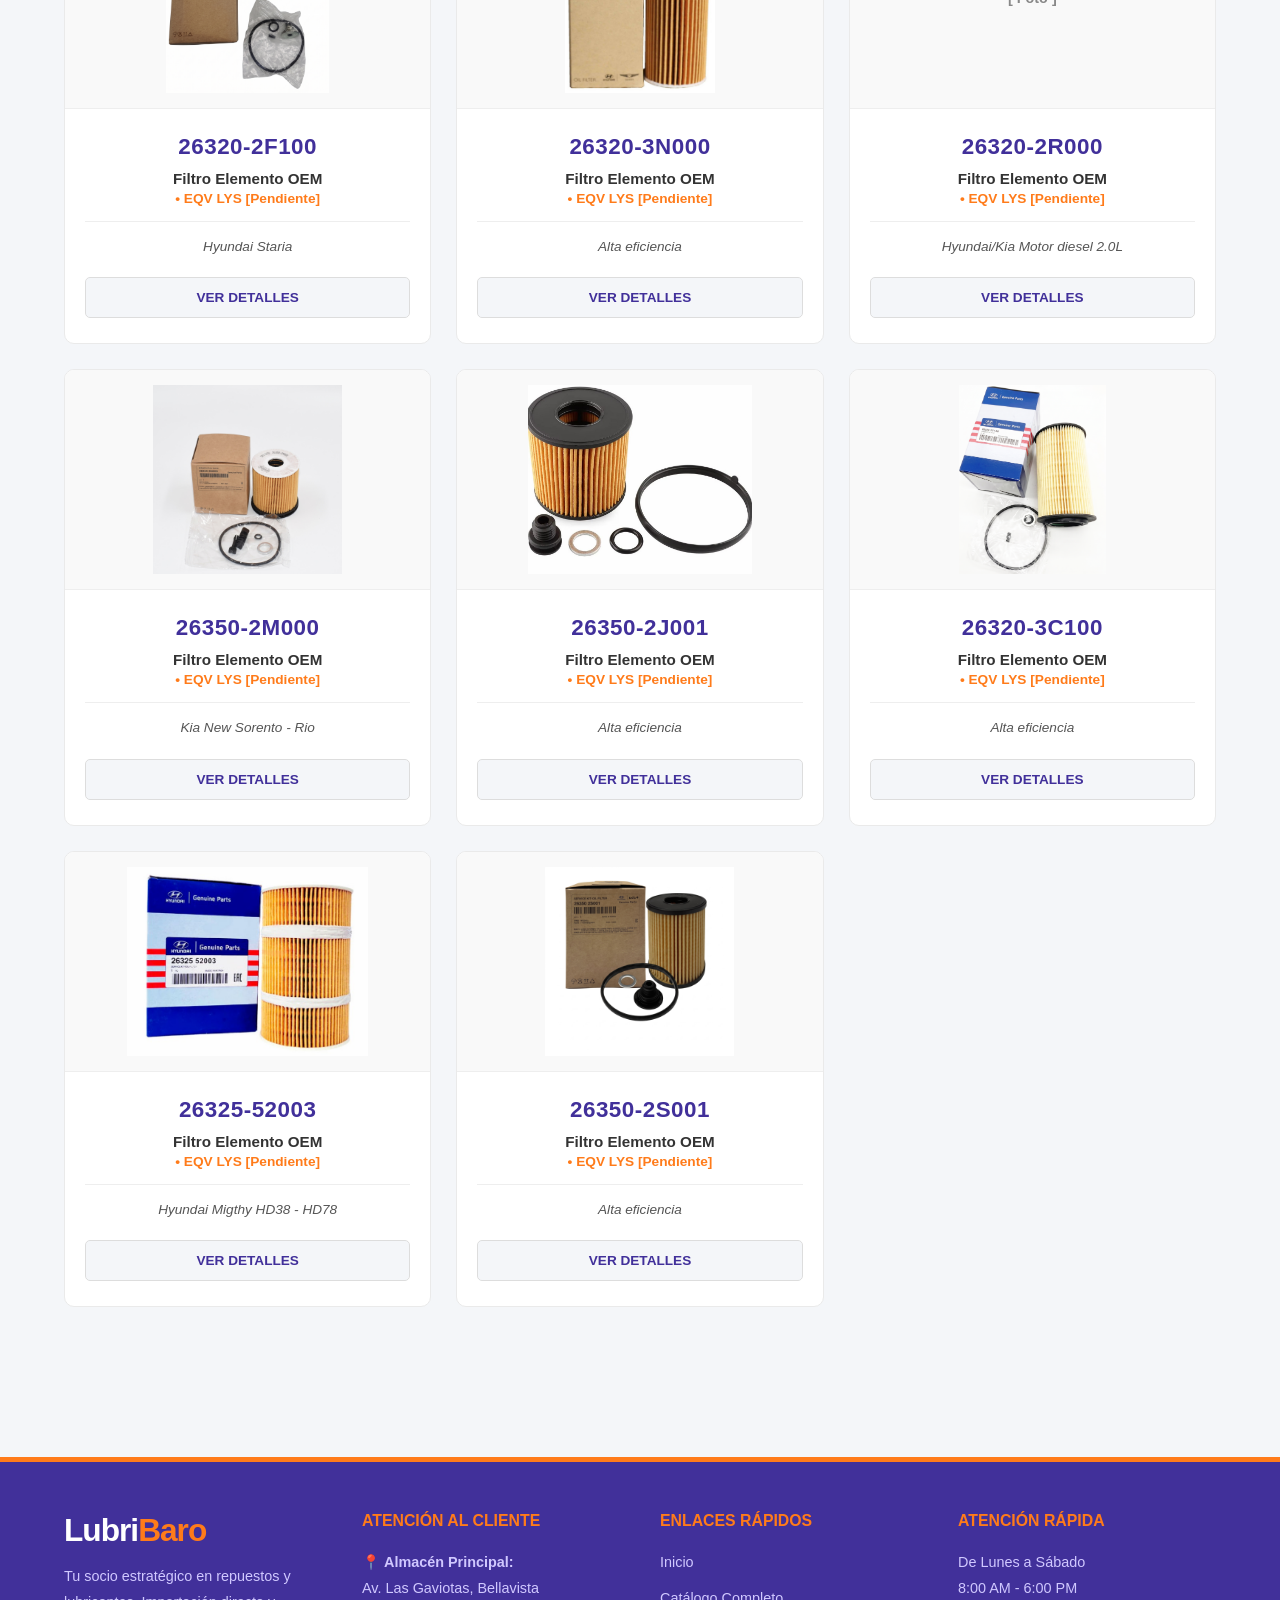
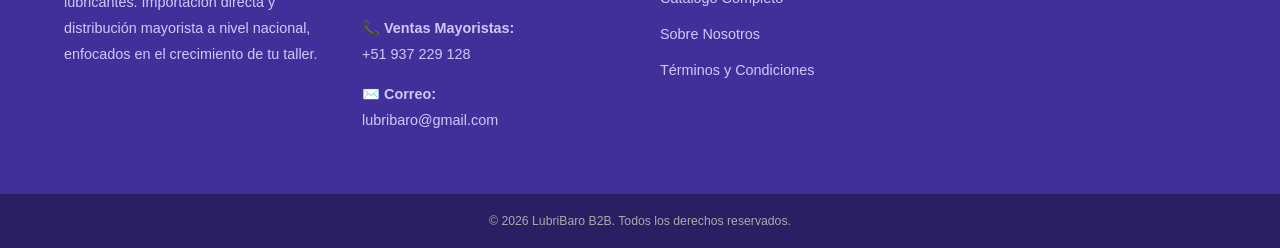
==== commit c9d13e7e: "Update cat-aceite.html" ====
--- a/cat-aceite.html
+++ b/cat-aceite.html
@@ -45,7 +45,7 @@
         
         .catalog-grid { display: grid; grid-template-columns: repeat(auto-fill, minmax(280px, 1fr)); gap: 25px; margin-bottom: 60px; }
         
-        /* DISEÑO DE TARJETA TÉCNICA */
+        /* NUEVO DISEÑO DE TARJETA (ESTILO CATÁLOGO TÉCNICO) */
         .product-card { background: white; border-radius: 10px; border: 1px solid #eaeaea; display: flex; flex-direction: column; overflow: hidden; transition: 0.3s; }
         .product-card:hover { box-shadow: 0 8px 25px rgba(65,48,154,0.1); border-color: var(--naranja); transform: translateY(-5px); }
         
@@ -127,6 +127,7 @@
 </head>
 <body>
 
+    <!-- MENÚ HAMBURGUESA OCULTO (MÓVIL) -->
     <div class="overlay" id="mobile-overlay" onclick="toggleMobileMenu()"></div>
     <div class="side-menu" id="side-menu">
         <div class="side-header">
@@ -156,10 +157,12 @@
         </div>
     </div>
 
+    <!-- BARRA SUPERIOR -->
     <div class="top-bar">
         Más de 5 años de experiencia | <span>Envíos seguros a todo el Perú</span>
     </div>
 
+    <!-- HEADER PRINCIPAL -->
     <header>
         <div class="menu-toggle" onclick="toggleMobileMenu()">
             <svg viewBox="0 0 24 24"><path d="M3 18h18v-2H3v2zm0-5h18v-2H3v2zm0-7v2h18V6H3z"/></svg>
@@ -176,10 +179,6 @@
                 <div class="action-icon"><svg viewBox="0 0 24 24"><path d="M4 6h16v2H4zm0 5h16v2H4zm0 5h16v2H4z"/></svg></div>
                 Catálogo
             </a>
-            <a href="nosotros.html" class="action-item">
-                <div class="action-icon"><svg viewBox="0 0 24 24"><path d="M16 11c1.66 0 2.99-1.34 2.99-3S17.66 5 16 5c-1.66 0-3 1.34-3 3s1.34 3 3 3zm-8 0c1.66 0 2.99-1.34 2.99-3S9.66 5 8 5C6.34 5 5 6.34 5 8s1.34 3 3 3zm0 2c-2.33 0-7 1.17-7 3.5V19h14v-2.5c0-2.33-4.67-3.5-7-3.5zm8 0c-.29 0-.62.02-.97.05 1.16.84 1.97 1.97 1.97 3.45V19h6v-2.5c0-2.33-4.67-3.5-7-3.5z"/></svg></div>
-                Nosotros
-            </a>
             <a href="https://wa.me/51937229128" target="_blank" class="btn-header">
                 <svg viewBox="0 0 24 24"><path d="M12 2C6.48 2 2 6.48 2 12c0 2.12.66 4.09 1.79 5.74L3 21l3.32-.77C7.94 21.36 9.9 22 12 22c5.52 22 10-4.48 10-10S17.52 2 12 2zm-1.8 6c.2-.01.44 0 .64.44.25.54.6 1.48.66 1.58.05.1.08.23.01.4-.07.17-.11.27-.23.4l-.33.37c-.12.13-.25.28-.11.51.14.23.63 1.03 1.35 1.68.93.84 1.7 1.1 1.93 1.23.23.12.37.1.51-.06.14-.16.6-.7.76-.94.16-.25.32-.2.53-.13.22.07 1.38.65 1.62.78.23.12.39.2.45.3.05.11.05.65-.18 1.28-.23.63-1.34 1.22-1.85 1.26-.5.05-1.12.2-3.19-.66-2.48-1.03-4.08-3.56-4.2-3.73-.12-.16-1-1.33-1-2.54s.62-1.81.84-2.06c.22-.25.48-.31.64-.31.16-.01.32-.01.47 0z"/></svg>
                 Cotizar Pedido
@@ -194,9 +193,13 @@
 
     <section class="section-container">
         
+        <!-- ==============================================
+             FILTROS METÁLICOS (5 PRODUCTOS OFICIALES)
+             ============================================== -->
         <h3 class="subcategory-title">Filtros Estándar (Metálicos)</h3>
         <div class="catalog-grid">
             
+            <!-- 1. 26330-4A001 -->
             <div class="product-card">
                 <div class="product-img"><img src="filtro-26330-4a001.jpg" onerror="this.style.display='none'; this.nextElementSibling.style.display='block';"><span style="display:none;">[ Foto ]</span></div>
                 <div class="product-info">
@@ -207,6 +210,7 @@
                 </div>
             </div>
 
+            <!-- 2. 26300-35505 -->
             <div class="product-card">
                 <div class="product-img"><img src="filtro-26300-35505.jpg" onerror="this.style.display='none'; this.nextElementSibling.style.display='block';"><span style="display:none;">[ Foto ]</span></div>
                 <div class="product-info">
@@ -217,6 +221,7 @@
                 </div>
             </div>
 
+            <!-- 3. OK87A-14317 -->
             <div class="product-card">
                 <div class="product-img"><img src="filtro-ok87a-14317.jpg" onerror="this.style.display='none'; this.nextElementSibling.style.display='block';"><span style="display:none;">[ Foto ]</span></div>
                 <div class="product-info">
@@ -227,6 +232,7 @@
                 </div>
             </div>
 
+            <!-- 4. 26316-41000 -->
             <div class="product-card">
                 <div class="product-img"><img src="filtro-26316-41000.jpg" onerror="this.style.display='none'; this.nextElementSibling.style.display='block';"><span style="display:none;">[ Foto ]</span></div>
                 <div class="product-info">
@@ -237,6 +243,7 @@
                 </div>
             </div>
 
+            <!-- 5. 26311-45010 -->
             <div class="product-card">
                 <div class="product-img"><img src="filtro-26311-45010.jpg" onerror="this.style.display='none'; this.nextElementSibling.style.display='block';"><span style="display:none;">[ Foto ]</span></div>
                 <div class="product-info">
@@ -249,9 +256,13 @@
 
         </div>
 
+        <!-- ==============================================
+             FILTROS ELEMENTO (8 PRODUCTOS OFICIALES)
+             ============================================== -->
         <h3 class="subcategory-title">Filtros Tipo Elemento (Cartucho)</h3>
         <div class="catalog-grid">
             
+            <!-- 6. 26320-2F100 -->
             <div class="product-card">
                 <div class="product-img"><img src="filtro-26320-2f100.jpg" onerror="this.style.display='none'; this.nextElementSibling.style.display='block';"><span style="display:none;">[ Foto ]</span></div>
                 <div class="product-info">
@@ -262,6 +273,7 @@
                 </div>
             </div>
             
+            <!-- 7. 26320-3N000 -->
             <div class="product-card">
                 <div class="product-img"><img src="filtro-26320-3n000.jpg" onerror="this.style.display='none'; this.nextElementSibling.style.display='block';"><span style="display:none;">[ Foto ]</span></div>
                 <div class="product-info">
@@ -272,6 +284,7 @@
                 </div>
             </div>
 
+            <!-- 8. 26320-2R000 -->
             <div class="product-card">
                 <div class="product-img"><img src="filtro-26320-2r000.jpg" onerror="this.style.display='none'; this.nextElementSibling.style.display='block';"><span style="display:none;">[ Foto ]</span></div>
                 <div class="product-info">
@@ -282,6 +295,7 @@
                 </div>
             </div>
 
+            <!-- 9. 26350-2M000 -->
             <div class="product-card">
                 <div class="product-img"><img src="filtro-26350-2m000.jpg" onerror="this.style.display='none'; this.nextElementSibling.style.display='block';"><span style="display:none;">[ Foto ]</span></div>
                 <div class="product-info">
@@ -292,6 +306,7 @@
                 </div>
             </div>
 
+            <!-- 10. 26350-2J001 -->
             <div class="product-card">
                 <div class="product-img"><img src="filtro-26350-2j001.jpg" onerror="this.style.display='none'; this.nextElementSibling.style.display='block';"><span style="display:none;">[ Foto ]</span></div>
                 <div class="product-info">
@@ -302,6 +317,7 @@
                 </div>
             </div>
 
+            <!-- 11. 26320-3C100 -->
             <div class="product-card">
                 <div class="product-img"><img src="filtro-26320-3c100.jpg" onerror="this.style.display='none'; this.nextElementSibling.style.display='block';"><span style="display:none;">[ Foto ]</span></div>
                 <div class="product-info">
@@ -312,6 +328,7 @@
                 </div>
             </div>
 
+            <!-- 12. 26325-52003 -->
             <div class="product-card">
                 <div class="product-img"><img src="filtro-26325-52003.jpg" onerror="this.style.display='none'; this.nextElementSibling.style.display='block';"><span style="display:none;">[ Foto ]</span></div>
                 <div class="product-info">
@@ -322,6 +339,7 @@
                 </div>
             </div>
 
+            <!-- 13. 26350-2S001 -->
             <div class="product-card">
                 <div class="product-img"><img src="filtro-26350-2s001.jpg" onerror="this.style.display='none'; this.nextElementSibling.style.display='block';"><span style="display:none;">[ Foto ]</span></div>
                 <div class="product-info">
@@ -335,6 +353,7 @@
         </div>
     </section>
 
+    <!-- FOOTER CORPORATIVO -->
     <footer>
         <div class="footer-widgets">
             <div class="widget widget-logo">
@@ -365,7 +384,9 @@
         <div class="footer-bottom">&copy; 2026 LubriBaro B2B. Todos los derechos reservados.</div>
     </footer>
 
+    <!-- WIDGET WHATSAPP ANIMADO -->
     <div class="wa-container">
+        <!-- Panel Desplegable -->
         <div id="wa-popup" class="wa-popup">
             <div class="wa-popup-header">
                 <div class="wa-popup-close" onclick="toggleWaPopup()">✕</div>
@@ -384,14 +405,24 @@
                 </a>
             </div>
         </div>
+        
+        <!-- Botón que late -->
         <div class="wa-trigger" onclick="toggleWaPopup()">
             <svg viewBox="0 0 24 24"><path d="M12.031 0C5.385 0 0 5.384 0 12.03c0 2.128.552 4.195 1.602 6.02L.031 24l6.115-1.603A11.96 11.96 0 0012.03 24c6.645 0 12.03-5.385 12.03-12.03S18.676 0 12.031 0zm0 21.996c-1.803 0-3.568-.485-5.116-1.404l-.367-.218-3.8.996.996-3.8-.218-.367C2.485 15.594 2 13.829 2 12.03 2 6.502 6.503 2 12.03 2c5.529 0 10.032 4.502 10.032 10.03S17.56 21.996 12.03 21.996zm5.503-7.525c-.302-.152-1.782-.88-2.059-.982-.278-.102-.48-.152-.682.152-.202.304-.781.982-.958 1.184-.177.202-.354.228-.656.076-2.115-1.064-3.5-2.05-4.821-4.328-.178-.304-.019-.47.132-.622.136-.137.304-.356.456-.534.152-.178.203-.304.304-.508.102-.203.05-.38-.025-.534-.076-.152-.682-1.648-.934-2.257-.246-.595-.497-.514-.682-.524h-.581c-.203 0-.532.076-.811.38-.278.304-1.064 1.04-1.064 2.535 0 1.495 1.089 2.94 1.241 3.143.152.203 2.144 3.275 5.195 4.593 1.954.845 2.766.917 3.738.775.986-.145 2.458-1 2.812-1.966.354-.966.354-1.794.248-1.966-.106-.172-.385-.274-.688-.426z"/></svg>
         </div>
     </div>
 
+    <!-- SCRIPT MENÚ MÓVIL -->
     <script>
-        function toggleWaPopup() { document.getElementById('wa-popup').classList.toggle('active'); }
-        function toggleMobileMenu() { document.getElementById('side-menu').classList.toggle('active'); document.getElementById('mobile-overlay').classList.toggle('active'); }
+        function toggleWaPopup() {
+            document.getElementById('wa-popup').classList.toggle('active');
+        }
+
+        function toggleMobileMenu() {
+            document.getElementById('side-menu').classList.toggle('active');
+            document.getElementById('mobile-overlay').classList.toggle('active');
+        }
     </script>
+
 </body>
 </html>
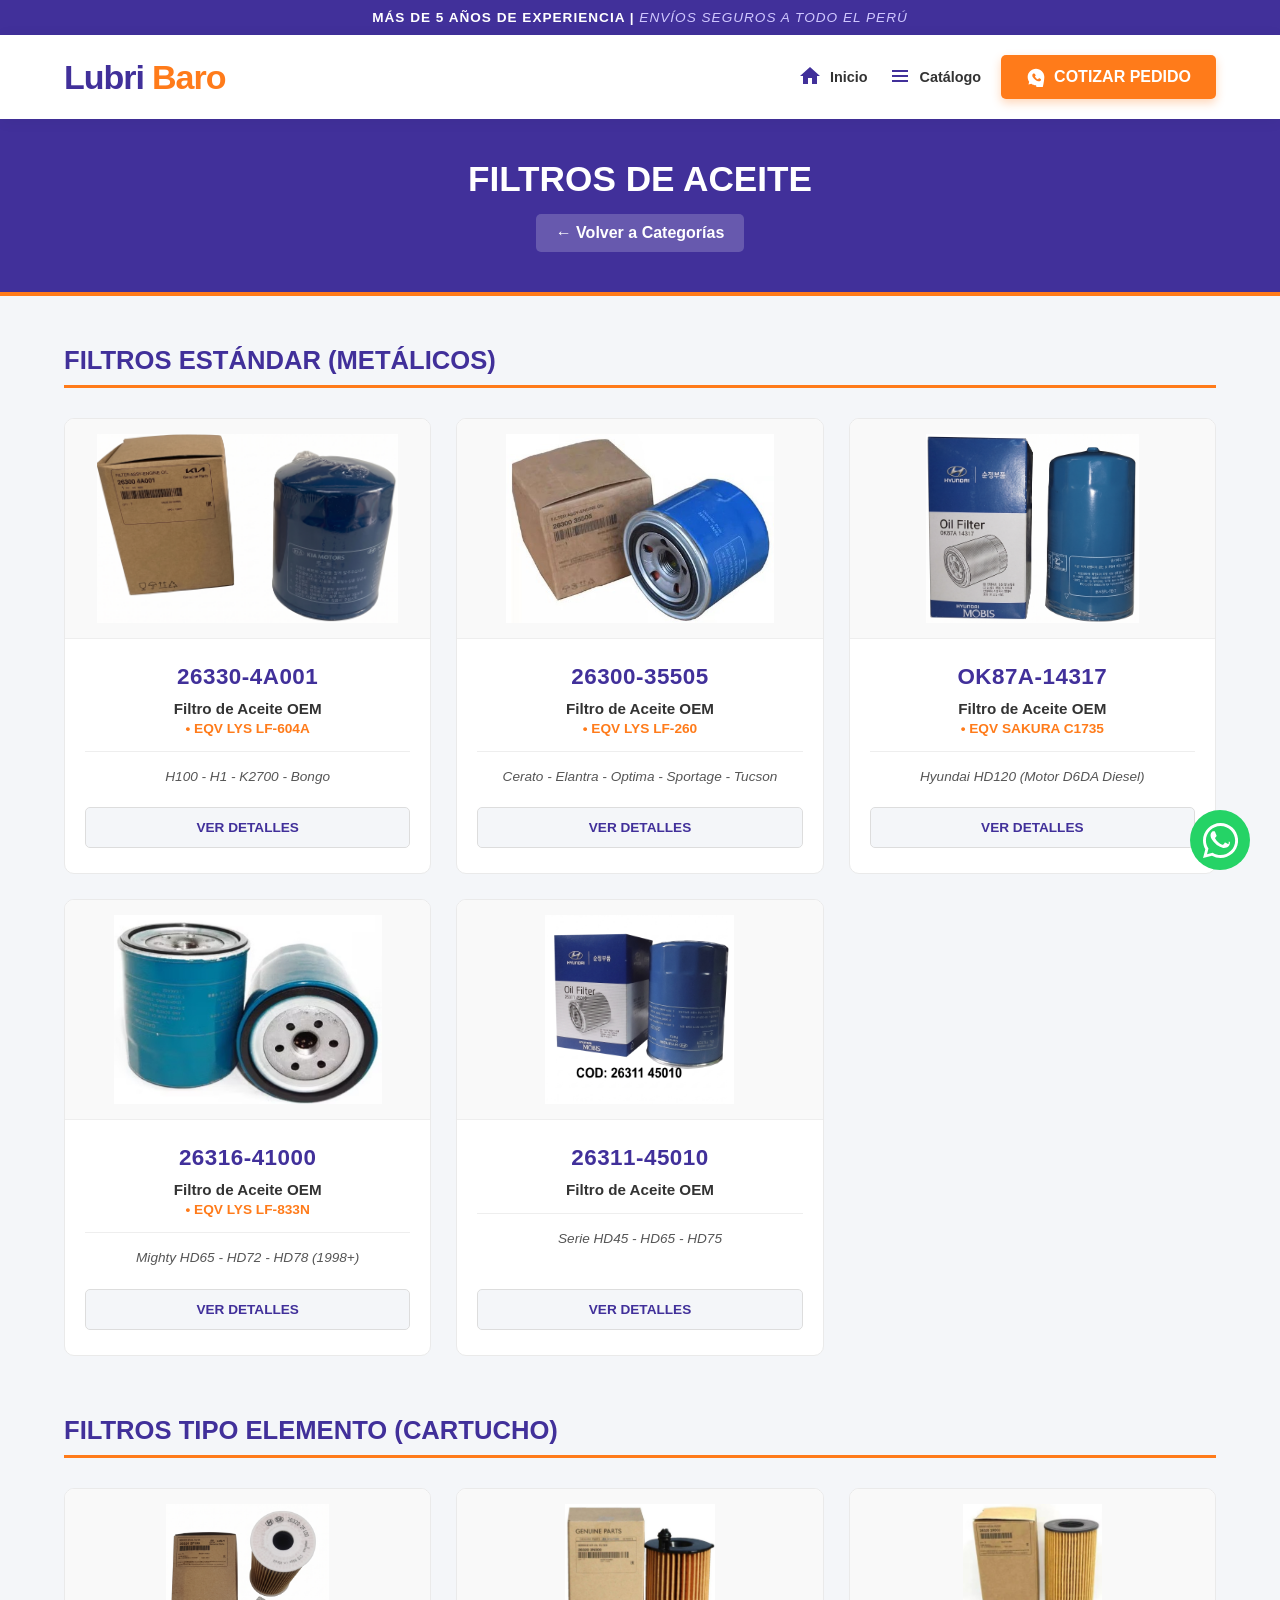
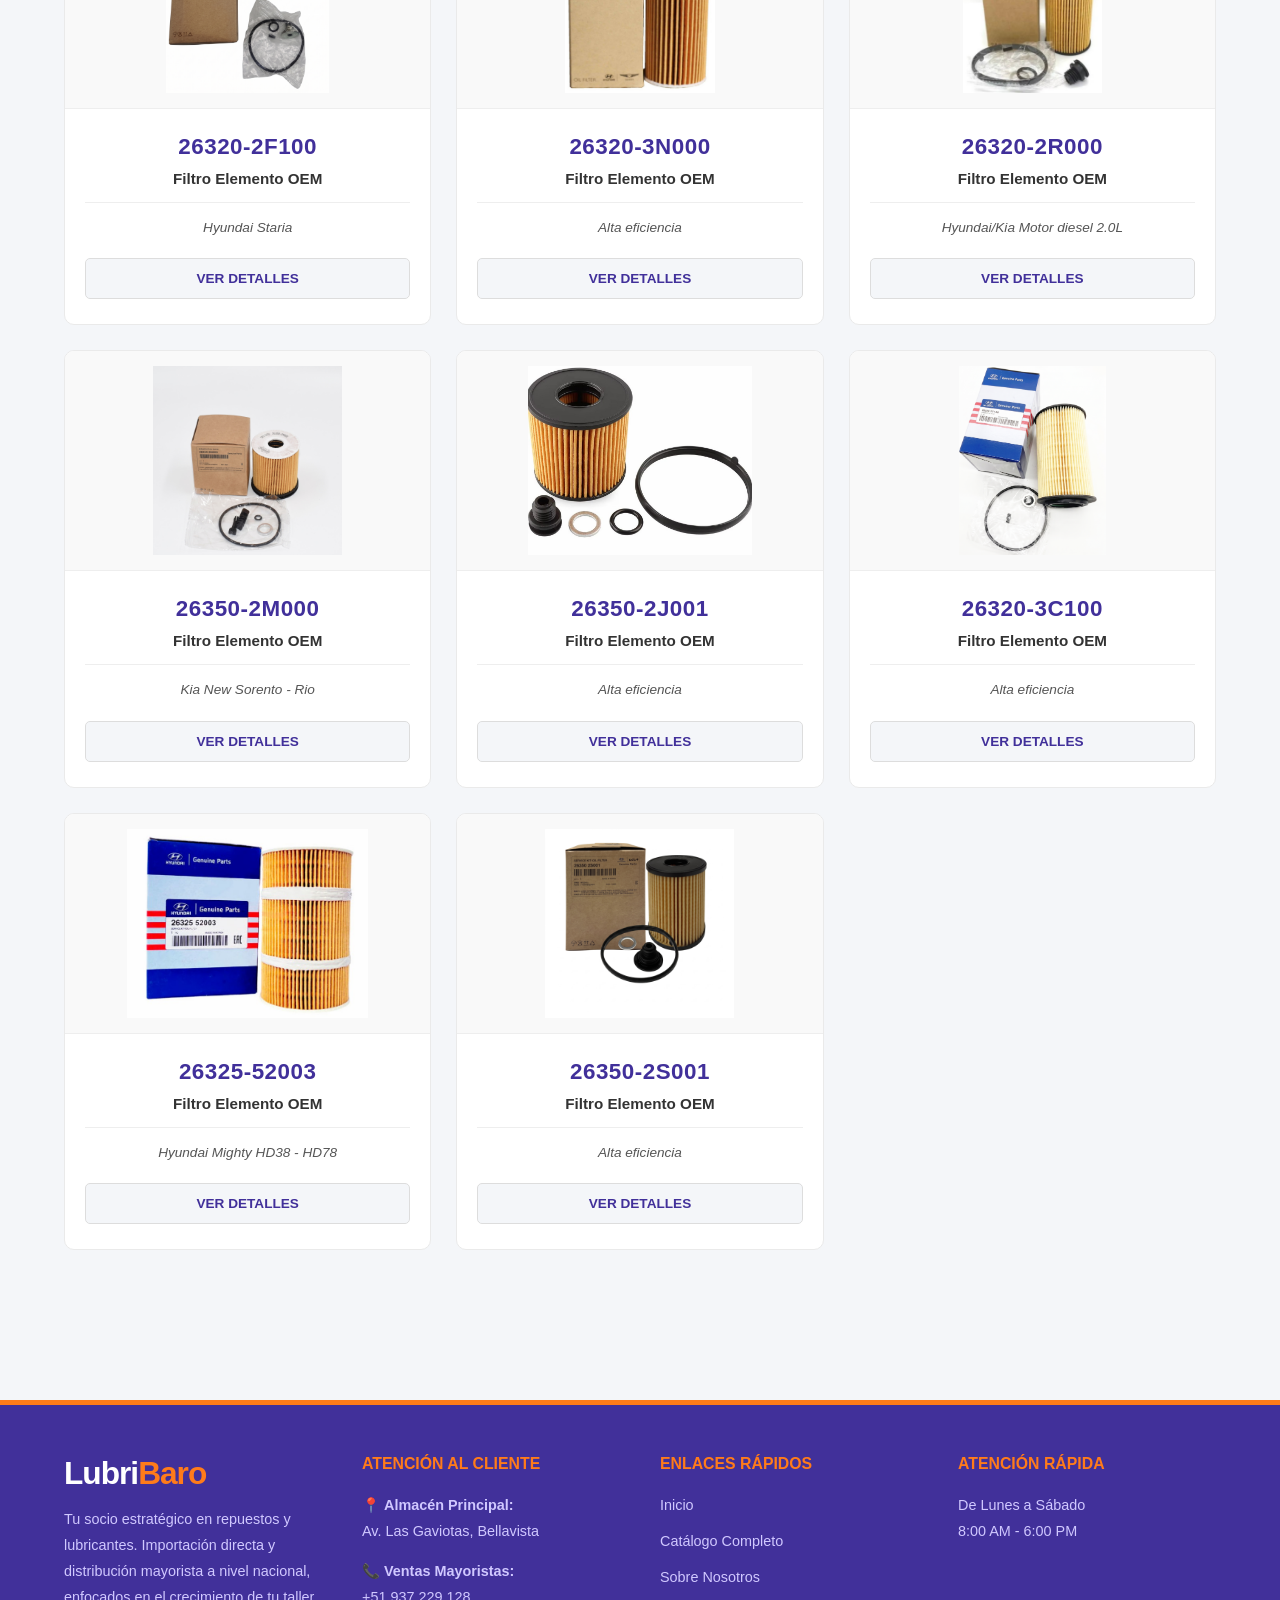
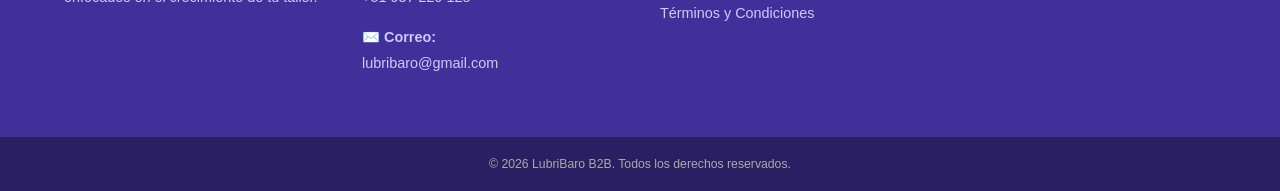
==== commit 6b6b303c: "Centraliza el catálogo en productos.js y agrega buscador por código o modelo - productos.js: lista ú" ====
--- a/cat-aceite.html
+++ b/cat-aceite.html
@@ -192,165 +192,12 @@
     </div>
 
     <section class="section-container">
-        
-        <!-- ==============================================
-             FILTROS METÁLICOS (5 PRODUCTOS OFICIALES)
-             ============================================== -->
+
         <h3 class="subcategory-title">Filtros Estándar (Metálicos)</h3>
-        <div class="catalog-grid">
-            
-            <!-- 1. 26330-4A001 -->
-            <div class="product-card">
-                <div class="product-img"><img src="filtro-26330-4a001.jpg" onerror="this.style.display='none'; this.nextElementSibling.style.display='block';"><span style="display:none;">[ Foto ]</span></div>
-                <div class="product-info">
-                    <h4 class="product-code-main">26330-4A001</h4>
-                    <div class="product-title-eqv">Filtro de Aceite OEM <span>• EQV LYS LF-604A</span></div>
-                    <div class="product-cars">H100 - H1 - K2700 - Bongo</div>
-                    <a href="producto.html?id=filtro-26330-4a001" class="btn-small">Ver Detalles</a>
-                </div>
-            </div>
-
-            <!-- 2. 26300-35505 -->
-            <div class="product-card">
-                <div class="product-img"><img src="filtro-26300-35505.jpg" onerror="this.style.display='none'; this.nextElementSibling.style.display='block';"><span style="display:none;">[ Foto ]</span></div>
-                <div class="product-info">
-                    <h4 class="product-code-main">26300-35505</h4>
-                    <div class="product-title-eqv">Filtro de Aceite OEM <span>• EQV LYS LF-260</span></div>
-                    <div class="product-cars">Cerato - Elantra - Optima - Sportage - Tucson</div>
-                    <a href="producto.html?id=filtro-26300-35505" class="btn-small">Ver Detalles</a>
-                </div>
-            </div>
-
-            <!-- 3. OK87A-14317 -->
-            <div class="product-card">
-                <div class="product-img"><img src="filtro-ok87a-14317.jpg" onerror="this.style.display='none'; this.nextElementSibling.style.display='block';"><span style="display:none;">[ Foto ]</span></div>
-                <div class="product-info">
-                    <h4 class="product-code-main">OK87A-14317</h4>
-                    <div class="product-title-eqv">Filtro de Aceite OEM <span>• EQV SAKURA C1735</span></div>
-                    <div class="product-cars">Hyundai HD120 (Motor D6DA Diesel)</div>
-                    <a href="producto.html?id=filtro-ok87a-14317" class="btn-small">Ver Detalles</a>
-                </div>
-            </div>
-
-            <!-- 4. 26316-41000 -->
-            <div class="product-card">
-                <div class="product-img"><img src="filtro-26316-41000.jpg" onerror="this.style.display='none'; this.nextElementSibling.style.display='block';"><span style="display:none;">[ Foto ]</span></div>
-                <div class="product-info">
-                    <h4 class="product-code-main">26316-41000</h4>
-                    <div class="product-title-eqv">Filtro de Aceite OEM <span>• EQV LYS LF-833N</span></div>
-                    <div class="product-cars">Migthy HD65 - HD72 - HD78 (1998+)</div>
-                    <a href="producto.html?id=filtro-26316-41000" class="btn-small">Ver Detalles</a>
-                </div>
-            </div>
-
-            <!-- 5. 26311-45010 -->
-            <div class="product-card">
-                <div class="product-img"><img src="filtro-26311-45010.jpg" onerror="this.style.display='none'; this.nextElementSibling.style.display='block';"><span style="display:none;">[ Foto ]</span></div>
-                <div class="product-info">
-                    <h4 class="product-code-main">26311-45010</h4>
-                    <div class="product-title-eqv">Filtro de Aceite OEM <span>• EQV LYS [Pendiente]</span></div>
-                    <div class="product-cars">Serie HD45 - HD65 - HD75</div>
-                    <a href="producto.html?id=filtro-26311-45010" class="btn-small">Ver Detalles</a>
-                </div>
-            </div>
-
-        </div>
-
-        <!-- ==============================================
-             FILTROS ELEMENTO (8 PRODUCTOS OFICIALES)
-             ============================================== -->
+        <div class="catalog-grid" id="grid-metalico"></div>
+
         <h3 class="subcategory-title">Filtros Tipo Elemento (Cartucho)</h3>
-        <div class="catalog-grid">
-            
-            <!-- 6. 26320-2F100 -->
-            <div class="product-card">
-                <div class="product-img"><img src="filtro-26320-2f100.jpg" onerror="this.style.display='none'; this.nextElementSibling.style.display='block';"><span style="display:none;">[ Foto ]</span></div>
-                <div class="product-info">
-                    <h4 class="product-code-main">26320-2F100</h4>
-                    <div class="product-title-eqv">Filtro Elemento OEM <span>• EQV LYS [Pendiente]</span></div>
-                    <div class="product-cars">Hyundai Staria</div>
-                    <a href="producto.html?id=filtro-26320-2f100" class="btn-small">Ver Detalles</a>
-                </div>
-            </div>
-            
-            <!-- 7. 26320-3N000 -->
-            <div class="product-card">
-                <div class="product-img"><img src="filtro-26320-3n000.jpg" onerror="this.style.display='none'; this.nextElementSibling.style.display='block';"><span style="display:none;">[ Foto ]</span></div>
-                <div class="product-info">
-                    <h4 class="product-code-main">26320-3N000</h4>
-                    <div class="product-title-eqv">Filtro Elemento OEM <span>• EQV LYS [Pendiente]</span></div>
-                    <div class="product-cars">Alta eficiencia</div>
-                    <a href="producto.html?id=filtro-26320-3n000" class="btn-small">Ver Detalles</a>
-                </div>
-            </div>
-
-            <!-- 8. 26320-2R000 -->
-            <div class="product-card">
-                <div class="product-img"><img src="filtro-26320-2r000.jpg" onerror="this.style.display='none'; this.nextElementSibling.style.display='block';"><span style="display:none;">[ Foto ]</span></div>
-                <div class="product-info">
-                    <h4 class="product-code-main">26320-2R000</h4>
-                    <div class="product-title-eqv">Filtro Elemento OEM <span>• EQV LYS [Pendiente]</span></div>
-                    <div class="product-cars">Hyundai/Kia Motor diesel 2.0L</div>
-                    <a href="producto.html?id=filtro-26320-2r000" class="btn-small">Ver Detalles</a>
-                </div>
-            </div>
-
-            <!-- 9. 26350-2M000 -->
-            <div class="product-card">
-                <div class="product-img"><img src="filtro-26350-2m000.jpg" onerror="this.style.display='none'; this.nextElementSibling.style.display='block';"><span style="display:none;">[ Foto ]</span></div>
-                <div class="product-info">
-                    <h4 class="product-code-main">26350-2M000</h4>
-                    <div class="product-title-eqv">Filtro Elemento OEM <span>• EQV LYS [Pendiente]</span></div>
-                    <div class="product-cars">Kia New Sorento - Rio</div>
-                    <a href="producto.html?id=filtro-26350-2m000" class="btn-small">Ver Detalles</a>
-                </div>
-            </div>
-
-            <!-- 10. 26350-2J001 -->
-            <div class="product-card">
-                <div class="product-img"><img src="filtro-26350-2j001.jpg" onerror="this.style.display='none'; this.nextElementSibling.style.display='block';"><span style="display:none;">[ Foto ]</span></div>
-                <div class="product-info">
-                    <h4 class="product-code-main">26350-2J001</h4>
-                    <div class="product-title-eqv">Filtro Elemento OEM <span>• EQV LYS [Pendiente]</span></div>
-                    <div class="product-cars">Alta eficiencia</div>
-                    <a href="producto.html?id=filtro-26350-2j001" class="btn-small">Ver Detalles</a>
-                </div>
-            </div>
-
-            <!-- 11. 26320-3C100 -->
-            <div class="product-card">
-                <div class="product-img"><img src="filtro-26320-3c100.jpg" onerror="this.style.display='none'; this.nextElementSibling.style.display='block';"><span style="display:none;">[ Foto ]</span></div>
-                <div class="product-info">
-                    <h4 class="product-code-main">26320-3C100</h4>
-                    <div class="product-title-eqv">Filtro Elemento OEM <span>• EQV LYS [Pendiente]</span></div>
-                    <div class="product-cars">Alta eficiencia</div>
-                    <a href="producto.html?id=filtro-26320-3c100" class="btn-small">Ver Detalles</a>
-                </div>
-            </div>
-
-            <!-- 12. 26325-52003 -->
-            <div class="product-card">
-                <div class="product-img"><img src="filtro-26325-52003.jpg" onerror="this.style.display='none'; this.nextElementSibling.style.display='block';"><span style="display:none;">[ Foto ]</span></div>
-                <div class="product-info">
-                    <h4 class="product-code-main">26325-52003</h4>
-                    <div class="product-title-eqv">Filtro Elemento OEM <span>• EQV LYS [Pendiente]</span></div>
-                    <div class="product-cars">Hyundai Migthy HD38 - HD78</div>
-                    <a href="producto.html?id=filtro-26325-52003" class="btn-small">Ver Detalles</a>
-                </div>
-            </div>
-
-            <!-- 13. 26350-2S001 -->
-            <div class="product-card">
-                <div class="product-img"><img src="filtro-26350-2s001.jpg" onerror="this.style.display='none'; this.nextElementSibling.style.display='block';"><span style="display:none;">[ Foto ]</span></div>
-                <div class="product-info">
-                    <h4 class="product-code-main">26350-2S001</h4>
-                    <div class="product-title-eqv">Filtro Elemento OEM <span>• EQV LYS [Pendiente]</span></div>
-                    <div class="product-cars">Alta eficiencia</div>
-                    <a href="producto.html?id=filtro-26350-2s001" class="btn-small">Ver Detalles</a>
-                </div>
-            </div>
-            
-        </div>
+        <div class="catalog-grid" id="grid-elemento"></div>
     </section>
 
     <!-- FOOTER CORPORATIVO -->
@@ -413,7 +260,29 @@
     </div>
 
     <!-- SCRIPT MENÚ MÓVIL -->
+    <script src="productos.js"></script>
     <script>
+        // Tarjetas generadas desde productos.js
+        function tarjetaAceite(p) {
+            const nombre = p.subcategoria === 'elemento' ? 'Filtro Elemento OEM' : 'Filtro de Aceite OEM';
+            const eqv = p.equivalencia ? ` <span>• EQV ${escaparHTML(p.equivalencia)}</span>` : '';
+            const foto = p.foto
+                ? `<img src="${p.foto}" alt="${escaparHTML(altProducto(p))}" loading="lazy" onerror="this.style.display='none'; this.nextElementSibling.style.display='block';"><span style="display:none;">[ Foto ]</span>`
+                : `<span>[ Foto ]</span>`;
+            return `<div class="product-card">
+                <div class="product-img">${foto}</div>
+                <div class="product-info">
+                    <h4 class="product-code-main">${escaparHTML(p.codigo)}</h4>
+                    <div class="product-title-eqv">${nombre}${eqv}</div>
+                    <div class="product-cars">${escaparHTML(p.aplicacion)}</div>
+                    <a href="producto.html?id=${p.id}" class="btn-small">Ver Detalles</a>
+                </div>
+            </div>`;
+        }
+        document.getElementById('grid-metalico').innerHTML = productosDeCategoria('aceite', 'metalico').map(tarjetaAceite).join('');
+        document.getElementById('grid-elemento').innerHTML = productosDeCategoria('aceite', 'elemento').map(tarjetaAceite).join('');
+
+
         function toggleWaPopup() {
             document.getElementById('wa-popup').classList.toggle('active');
         }
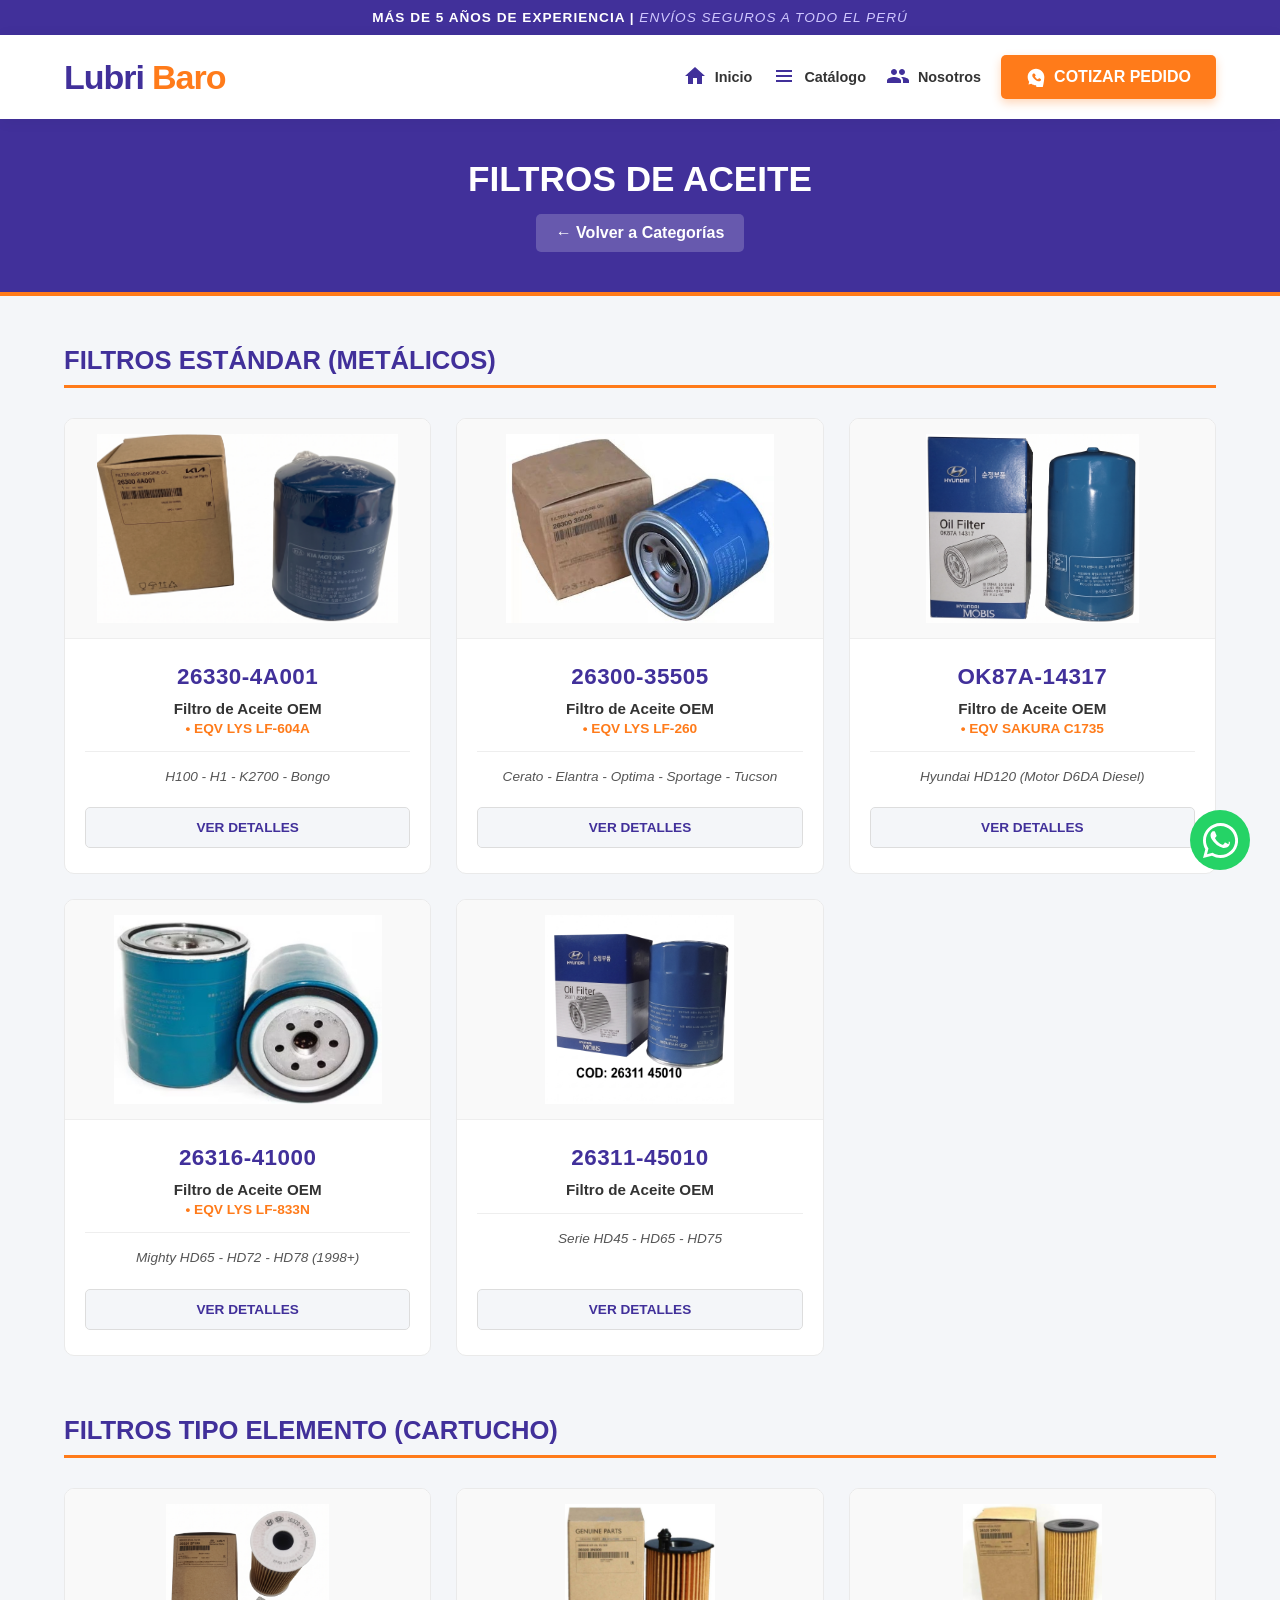
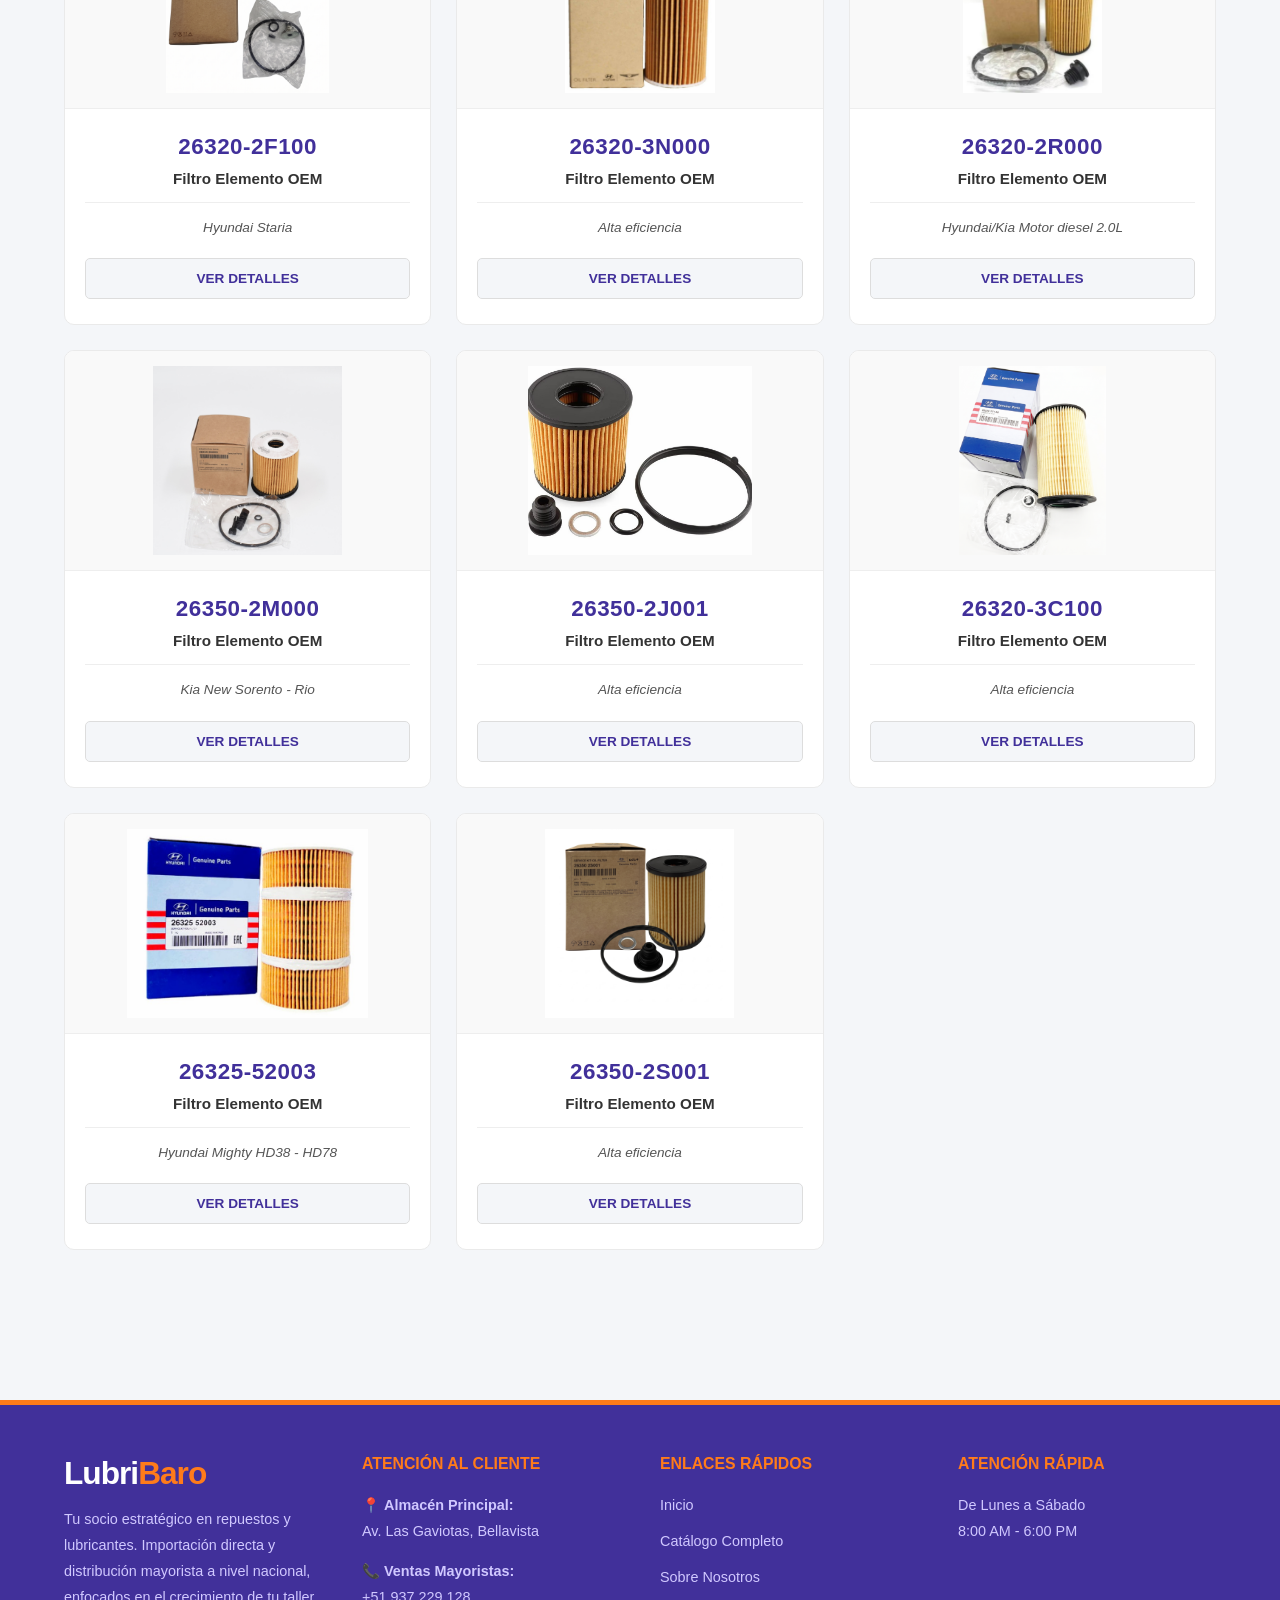
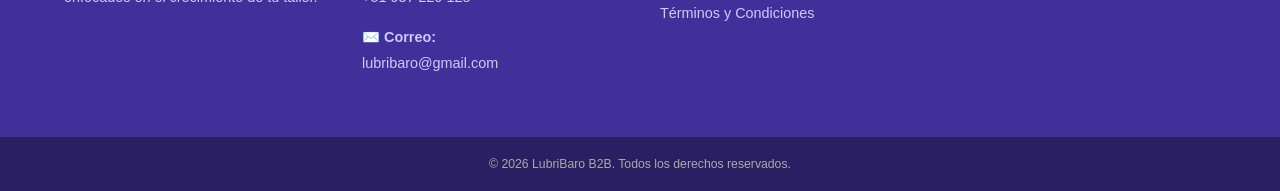
==== commit b541e99c: "Agrega botón Nosotros en el encabezado de las páginas de categoría Co-Authored-By: Claude Opus 5.5 <" ====
--- a/cat-aceite.html
+++ b/cat-aceite.html
@@ -179,6 +179,10 @@
                 <div class="action-icon"><svg viewBox="0 0 24 24"><path d="M4 6h16v2H4zm0 5h16v2H4zm0 5h16v2H4z"/></svg></div>
                 Catálogo
             </a>
+            <a href="nosotros.html" class="action-item">
+                <div class="action-icon"><svg viewBox="0 0 24 24"><path d="M16 11c1.66 0 2.99-1.34 2.99-3S17.66 5 16 5c-1.66 0-3 1.34-3 3s1.34 3 3 3zm-8 0c1.66 0 2.99-1.34 2.99-3S9.66 5 8 5C6.34 5 5 6.34 5 8s1.34 3 3 3zm0 2c-2.33 0-7 1.17-7 3.5V19h14v-2.5c0-2.33-4.67-3.5-7-3.5zm8 0c-.29 0-.62.02-.97.05 1.16.84 1.97 1.97 1.97 3.45V19h6v-2.5c0-2.33-4.67-3.5-7-3.5z"/></svg></div>
+                Nosotros
+            </a>
             <a href="https://wa.me/51937229128" target="_blank" class="btn-header">
                 <svg viewBox="0 0 24 24"><path d="M12 2C6.48 2 2 6.48 2 12c0 2.12.66 4.09 1.79 5.74L3 21l3.32-.77C7.94 21.36 9.9 22 12 22c5.52 22 10-4.48 10-10S17.52 2 12 2zm-1.8 6c.2-.01.44 0 .64.44.25.54.6 1.48.66 1.58.05.1.08.23.01.4-.07.17-.11.27-.23.4l-.33.37c-.12.13-.25.28-.11.51.14.23.63 1.03 1.35 1.68.93.84 1.7 1.1 1.93 1.23.23.12.37.1.51-.06.14-.16.6-.7.76-.94.16-.25.32-.2.53-.13.22.07 1.38.65 1.62.78.23.12.39.2.45.3.05.11.05.65-.18 1.28-.23.63-1.34 1.22-1.85 1.26-.5.05-1.12.2-3.19-.66-2.48-1.03-4.08-3.56-4.2-3.73-.12-.16-1-1.33-1-2.54s.62-1.81.84-2.06c.22-.25.48-.31.64-.31.16-.01.32-.01.47 0z"/></svg>
                 Cotizar Pedido
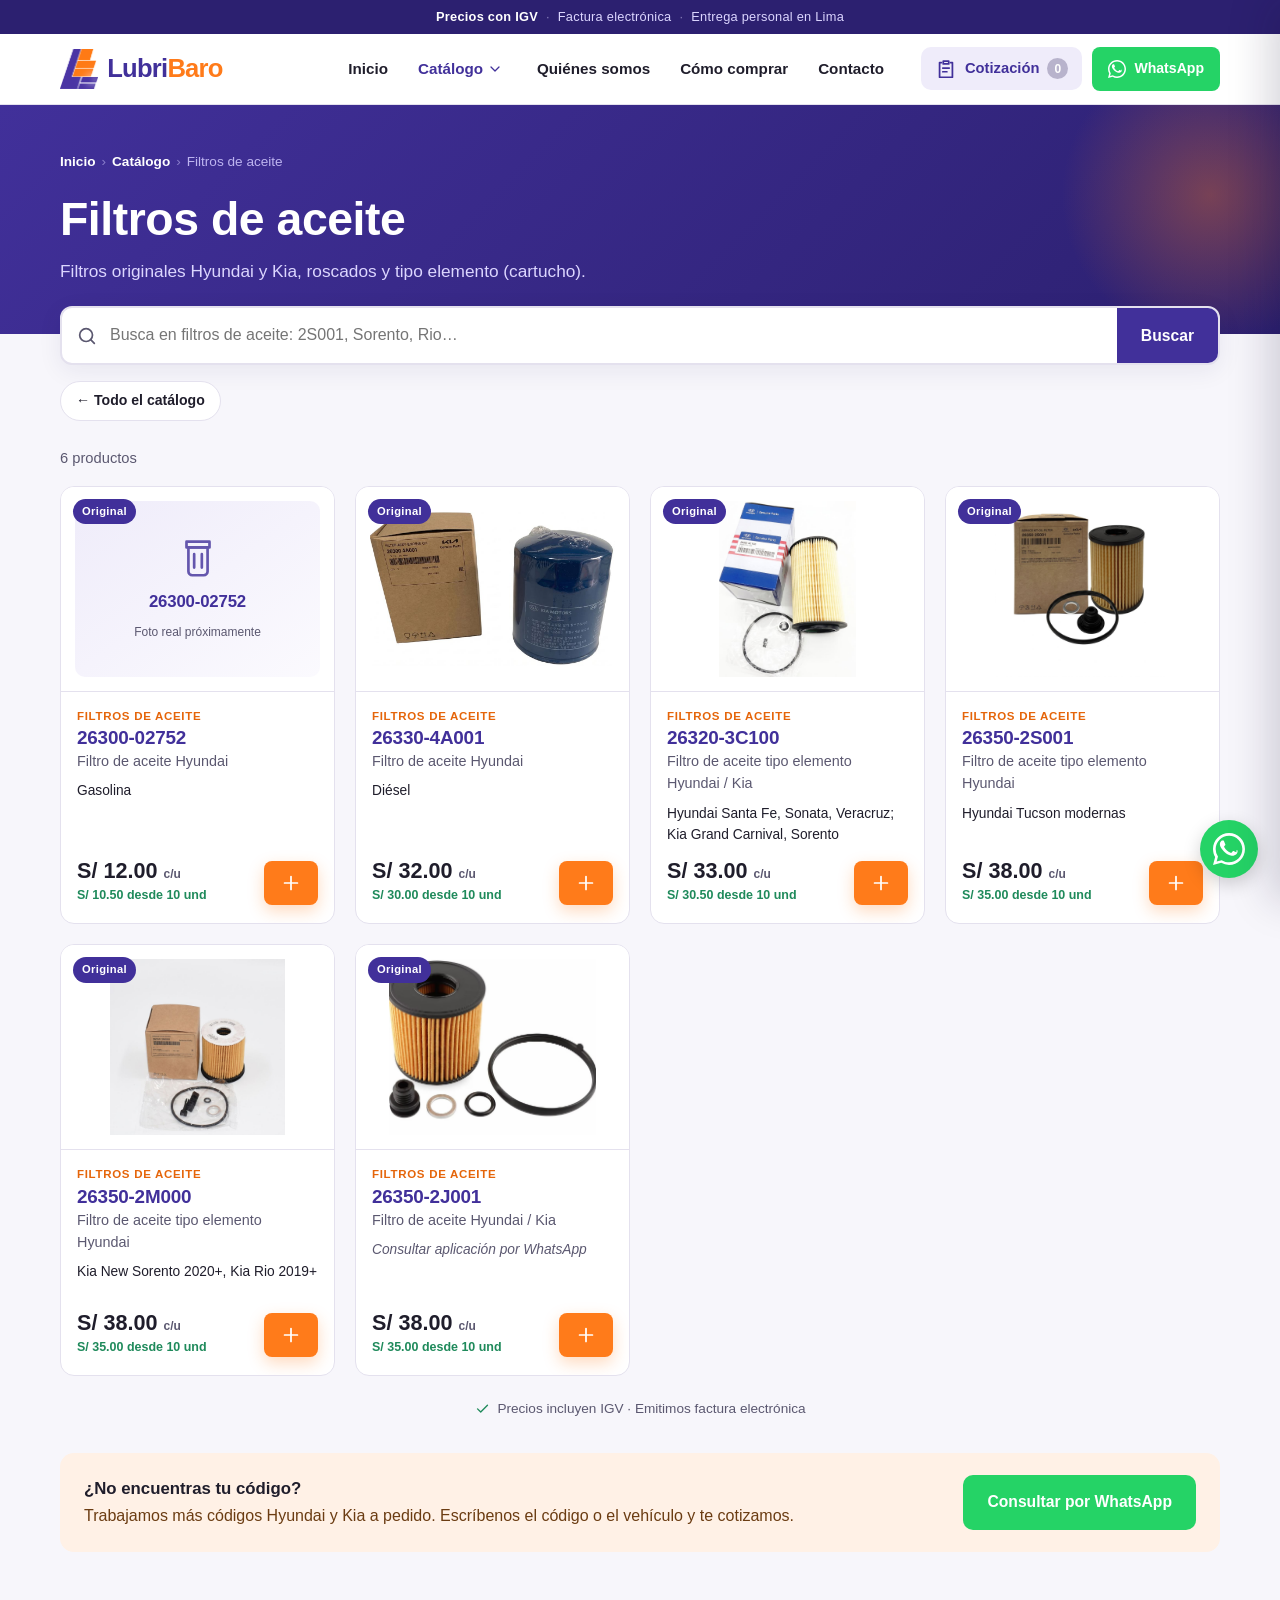
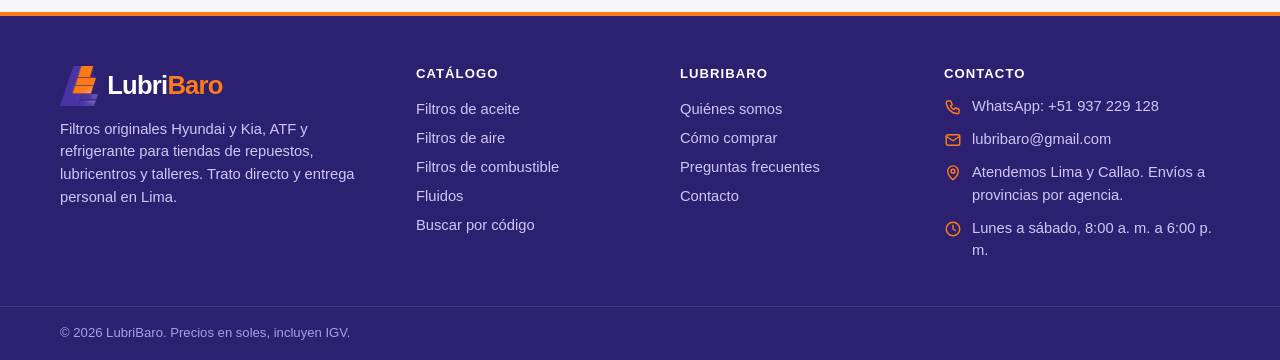
==== commit 92b811eb: "Add files via upload Web nueva v1" ====
--- a/cat-aceite.html
+++ b/cat-aceite.html
@@ -3,299 +3,48 @@
 <head>
     <meta charset="UTF-8">
     <meta name="viewport" content="width=device-width, initial-scale=1.0">
-    <title>Filtros de Aceite - LubriBaro B2B</title>
-    <style>
-        /* PALETA DE COLORES LUBRIBARO ESTRICTA */
-        :root { --morado: #41309A; --naranja: #FF7B1A; --fondo: #F4F6F9; --gris: #333333; --blanco: #ffffff; }
-        * { box-sizing: border-box; } body { font-family: 'Segoe UI', Arial, sans-serif; margin: 0; padding: 0; color: var(--gris); background-color: var(--fondo); overflow-x: hidden; }
-        
-        /* TOP BAR */
-        .top-bar { background-color: var(--morado); color: white; text-align: center; padding: 10px 5%; font-size: 0.85em; font-weight: bold; letter-spacing: 1px; text-transform: uppercase; }
-        .top-bar span { font-style: italic; font-weight: normal; color: #d0c8ff; }
+    <title>Filtros de aceite Hyundai y Kia | LubriBaro</title>
+    <meta name="description" content="Filtros de aceite originales Hyundai y Kia, roscados y tipo elemento. Precio por unidad y por volumen.">
+    <meta name="theme-color" content="#41309A">
+    <link rel="icon" href="favicon.png">
+    <link rel="stylesheet" href="estilos.css">
+</head>
+<body data-pagina="catalogo" data-categoria="aceite">
+    <header id="sitio-header"></header>
+    <script src="productos.js"></script>
+    <script src="sitio.js"></script>
 
-        /* HEADER PRINCIPAL */
-        header { background-color: var(--blanco); padding: 20px 5%; display: flex; justify-content: space-between; align-items: center; box-shadow: 0 2px 15px rgba(0,0,0,0.05); position: sticky; top: 0; z-index: 1000; }
-        
-        /* BOTÓN HAMBURGUESA (SOLO MÓVIL) */
-        .menu-toggle { display: none; cursor: pointer; padding: 5px; }
-        .menu-toggle svg { width: 32px; height: 32px; fill: var(--morado); }
+    <main>
+        <section class="page-hero">
+            <div class="contenedor">
+                <div class="migas"><a href="index.html">Inicio</a><span class="sep">›</span><a href="catalogo.html">Catálogo</a><span class="sep">›</span><span>Filtros de aceite</span></div>
+                <h1>Filtros de aceite</h1>
+                <p>Filtros originales Hyundai y Kia, roscados y tipo elemento (cartucho).</p>
+            </div>
+        </section>
 
-        .logo { font-size: 34px; font-weight: 900; color: var(--morado); text-decoration: none; letter-spacing: -1px; display: flex; align-items: center; gap: 8px; } 
-        .logo span { color: var(--naranja); }
-        
-        .desktop-actions { display: flex; gap: 20px; align-items: center; }
-        .action-item { display: flex; align-items: center; gap: 8px; font-size: 0.9em; font-weight: bold; cursor: pointer; text-decoration: none; color: var(--gris); transition: 0.3s; }
-        .action-item:hover { color: var(--naranja); }
-        .action-icon svg { width: 24px; height: 24px; fill: var(--morado); transition: 0.3s; }
-        .action-item:hover .action-icon svg { fill: var(--naranja); }
+        <section class="contenedor" style="padding-bottom:60px">
+            <div class="barra-catalogo">
+                <form class="buscador" id="form-buscar" role="search">
+                    <svg class="ico" viewBox="0 0 24 24" aria-hidden="true"><circle cx="11" cy="11" r="7"/><path d="M20 20l-4-4"/></svg>
+                    <label class="sr" for="q">Buscar por código o vehículo</label>
+                    <input id="q" type="search" placeholder="Busca en filtros de aceite: 2S001, Sorento, Rio…" autocomplete="off">
+                    <button class="btn btn-morado" type="submit">Buscar</button>
+                </form>
+                <div class="chips"><a class="chip" href="catalogo.html">← Todo el catálogo</a></div>
+            </div>
+            <div class="resultado-info" id="info"></div>
+            <div class="grid-productos" id="grid"></div>
+            <p class="nota-igv centro" style="margin-top:22px"><svg class="ico" viewBox="0 0 24 24"><path d="M5 12.5l4.5 4.5L19 7.5"/></svg>Precios incluyen IGV · Emitimos factura electrónica</p>
 
-        .btn-header { background: var(--naranja); color: white; padding: 12px 25px; border-radius: 5px; font-weight: bold; text-decoration: none; text-transform: uppercase; display: flex; align-items: center; gap: 8px; transition: 0.3s; box-shadow: 0 4px 10px rgba(255,123,26,0.3); }
-        .btn-header:hover { background: #e66a15; transform: translateY(-2px); color: white; }
-        .btn-header svg { width: 20px; height: 20px; fill: white; }
+            <div class="aviso-pedido">
+                <p><strong>¿No encuentras tu código?</strong>Trabajamos más códigos Hyundai y Kia a pedido. Escríbenos el código o el vehículo y te cotizamos.</p>
+                <a class="btn btn-wa" id="aviso-wa" target="_blank" rel="noopener" href="#">Consultar por WhatsApp</a>
+            </div>
+        </section>
+    </main>
 
-        /* CABECERA PÁGINA */
-        .page-header { background: var(--morado); color: white; padding: 40px 5%; text-align: center; border-bottom: 4px solid var(--naranja); }
-        .page-header h1 { margin: 0 0 15px 0; font-size: 2.2em; text-transform: uppercase; font-weight: 900; }
-        .back-btn { display: inline-block; color: white; text-decoration: none; background: rgba(255,255,255,0.2); padding: 10px 20px; border-radius: 5px; font-weight: bold; transition: 0.3s; }
-        .back-btn:hover { background: rgba(255,255,255,0.3); }
-
-        /* CATÁLOGO GRID Y SUBCATEGORÍAS */
-        .section-container { padding: 50px 5%; max-width: 1300px; margin: 0 auto; min-height: 50vh; }
-        .subcategory-title { color: var(--morado); margin-top: 0; border-bottom: 3px solid var(--naranja); padding-bottom: 10px; margin-bottom: 30px; font-size: 1.6em; text-transform: uppercase; font-weight: 900; }
-        
-        .catalog-grid { display: grid; grid-template-columns: repeat(auto-fill, minmax(280px, 1fr)); gap: 25px; margin-bottom: 60px; }
-        
-        /* NUEVO DISEÑO DE TARJETA (ESTILO CATÁLOGO TÉCNICO) */
-        .product-card { background: white; border-radius: 10px; border: 1px solid #eaeaea; display: flex; flex-direction: column; overflow: hidden; transition: 0.3s; }
-        .product-card:hover { box-shadow: 0 8px 25px rgba(65,48,154,0.1); border-color: var(--naranja); transform: translateY(-5px); }
-        
-        .product-img { background-color: #f9f9f9; height: 220px; display: flex; align-items: center; justify-content: center; color: #888; font-weight: bold; font-size: 0.9em; overflow: hidden; border-bottom: 1px solid #eee; padding: 15px; }
-        .product-img img { width: 100%; height: 100%; object-fit: contain; }
-        
-        .product-info { padding: 25px 20px; display: flex; flex-direction: column; flex-grow: 1; align-items: center; text-align: center; }
-        
-        .product-code-main { margin: 0 0 10px 0; color: var(--morado); font-size: 1.4em; font-weight: 900; letter-spacing: 0.5px; }
-        .product-title-eqv { color: var(--gris); font-weight: bold; font-size: 0.95em; margin-bottom: 15px; display: flex; flex-direction: column; gap: 4px; }
-        .product-title-eqv span { color: var(--naranja); font-size: 0.9em; }
-        
-        .product-cars { font-size: 0.85em; color: #555; margin-bottom: 20px; flex-grow: 1; line-height: 1.5; font-style: italic; border-top: 1px solid #eee; padding-top: 15px; width: 100%; }
-        
-        .btn-small { background-color: var(--fondo); color: var(--morado); text-align: center; text-decoration: none; padding: 12px; border-radius: 5px; font-weight: bold; transition: 0.3s; border: 1px solid #ddd; text-transform: uppercase; font-size: 0.85em; width: 100%; }
-        .btn-small:hover { background-color: var(--naranja); color: white; border-color: var(--naranja); }
-
-        /* FOOTER CORPORATIVO */
-        footer { background-color: var(--morado); color: white; font-size: 0.9em; margin-top: 40px; border-top: 5px solid var(--naranja); position: relative; z-index: 10; }
-        .footer-widgets { padding: 50px 5%; display: grid; grid-template-columns: repeat(auto-fit, minmax(200px, 1fr)); gap: 40px; max-width: 1300px; margin: 0 auto; }
-        .widget-logo h2 { color: var(--blanco); font-size: 2.2em; margin: 0 0 15px 0; letter-spacing: -1px; }
-        .widget-logo span { color: var(--naranja); }
-        .widget h4 { color: var(--naranja); font-size: 1.1em; margin: 0 0 20px 0; text-transform: uppercase; }
-        .widget p, .widget a { color: #d0c8ff; text-decoration: none; line-height: 1.8; display: block; margin-bottom: 10px; transition: 0.3s; }
-        .widget a:hover { color: white; padding-left: 5px; }
-        .footer-bottom { background: #2a1f63; padding: 20px 5%; text-align: center; font-size: 0.85em; color: #aaa; }
-
-        /* WIDGET WHATSAPP ANIMADO (LATIDO FÍSICO) */
-        @keyframes pulse-wa { 0% { transform: scale(1); box-shadow: 0 0 0 0 rgba(37, 211, 102, 0.8); } 15% { transform: scale(1.1); box-shadow: 0 0 0 15px rgba(37, 211, 102, 0.4); } 30% { transform: scale(1); box-shadow: 0 0 0 30px rgba(37, 211, 102, 0); } 100% { transform: scale(1); box-shadow: 0 0 0 0 rgba(37, 211, 102, 0); } }
-        .wa-container { position: fixed; bottom: 30px; right: 30px; z-index: 9990; display: flex; flex-direction: column; align-items: flex-end; }
-        .wa-popup { width: 320px; background: white; border-radius: 12px; box-shadow: 0 10px 30px rgba(0,0,0,0.15); overflow: hidden; margin-bottom: 20px; opacity: 0; visibility: hidden; transform: translateY(20px) scale(0.95); transform-origin: bottom right; transition: all 0.3s; }
-        .wa-popup.active { opacity: 1; visibility: visible; transform: translateY(0) scale(1); }
-        .wa-popup-header { background: linear-gradient(135deg, var(--morado) 0%, #2a1f63 100%); color: white; padding: 20px; position: relative; border-bottom: 4px solid var(--naranja); }
-        .wa-popup-close { position: absolute; top: 15px; right: 15px; font-size: 18px; cursor: pointer; font-weight: bold; line-height: 1; transition: 0.3s; }
-        .wa-popup-close:hover { color: var(--naranja); }
-        .wa-popup-title { font-size: 1.2em; font-weight: bold; margin-bottom: 5px; } 
-        .wa-popup-subtitle { font-size: 0.85em; opacity: 0.9; }
-        .wa-popup-body { padding: 20px; }
-        .wa-contact-card { display: flex; align-items: center; gap: 15px; text-decoration: none; background: #f9f9f9; padding: 15px; border-radius: 8px; border: 1px solid #eaeaea; transition: 0.3s; }
-        .wa-contact-card:hover { border-color: var(--naranja); background: #fff4ed; }
-        .wa-contact-icon { width: 45px; height: 45px; background-color: #25D366; border-radius: 50%; display: flex; justify-content: center; align-items: center; }
-        .wa-contact-icon svg { width: 25px; height: 25px; fill: white; }
-        .wa-contact-info { display: flex; flex-direction: column; }
-        .wa-name { font-weight: bold; font-size: 1em; color: var(--morado); }
-        .wa-status { font-size: 0.8em; color: #666; display: flex; align-items: center; gap: 5px; margin-top: 3px; }
-        .wa-dot { width: 8px; height: 8px; background: #25D366; border-radius: 50%; }
-        .wa-trigger { width: 60px; height: 60px; background-color: #25D366; border-radius: 50%; cursor: pointer; display: flex; justify-content: center; align-items: center; position: relative; z-index: 2; animation: pulse-wa 2.5s infinite; transition: 0.3s; }
-        .wa-trigger:hover { transform: scale(1.05); animation: none; box-shadow: 0 4px 15px rgba(37, 211, 102, 0.6); }
-        .wa-trigger svg { width: 35px; height: 35px; fill: white; }
-
-        /* DISEÑO MÓVIL Y MENÚ HAMBURGUESA */
-        .side-menu { position: fixed; top: 0; left: -300px; width: 280px; height: 100vh; background: white; z-index: 2000; transition: 0.4s; overflow-y: auto; box-shadow: 2px 0 15px rgba(0,0,0,0.1); }
-        .side-menu.active { left: 0; }
-        .overlay { position: fixed; top: 0; left: 0; width: 100%; height: 100vh; background: rgba(0,0,0,0.6); z-index: 1999; display: none; }
-        .overlay.active { display: block; }
-        .side-header { padding: 20px; border-bottom: 1px solid #eee; display: flex; justify-content: space-between; align-items: center; }
-        .close-btn { font-size: 24px; cursor: pointer; color: var(--gris); font-weight: bold; }
-        .side-links { padding: 10px 0; display: flex; flex-direction: column; }
-        .side-links a { padding: 15px 20px; text-decoration: none; color: var(--gris); font-weight: bold; border-bottom: 1px solid #f9f9f9; display: flex; align-items: center; gap: 12px; }
-        .side-links a svg { width: 22px; height: 22px; fill: var(--morado); }
-        .side-title { padding: 15px 20px 5px 20px; font-size: 0.8em; color: #888; text-transform: uppercase; font-weight: bold; }
-        .btn-side-cotizar { background: var(--naranja) !important; color: white !important; margin: 20px; border-radius: 5px; justify-content: center; }
-        .btn-side-cotizar svg { fill: white !important; }
-
-        @media (max-width: 900px) { 
-            header { position: relative; justify-content: center; padding: 15px 5%; height: 70px; } 
-            .menu-toggle { position: absolute; left: 5%; top: 50%; transform: translateY(-50%); display: block; }
-            .logo { font-size: 30px; margin: 0; }
-            .desktop-actions { display: none; }
-            
-            .page-header h1 { font-size: 1.8em; }
-            .catalog-grid { gap: 15px; grid-template-columns: repeat(auto-fill, minmax(260px, 1fr)); }
-            
-            .wa-container { bottom: 20px; right: 20px; }
-            .wa-trigger { width: 55px; height: 55px; }
-            .wa-trigger svg { width: 30px; height: 30px; }
-        }
-    </style>
-</head>
-<body>
-
-    <!-- MENÚ HAMBURGUESA OCULTO (MÓVIL) -->
-    <div class="overlay" id="mobile-overlay" onclick="toggleMobileMenu()"></div>
-    <div class="side-menu" id="side-menu">
-        <div class="side-header">
-            <a href="index.html" class="logo">Lubri<span>Baro</span></a>
-            <div class="close-btn" onclick="toggleMobileMenu()">✕</div>
-        </div>
-        <div class="side-links">
-            <a href="index.html"><svg viewBox="0 0 24 24"><path d="M10 20v-6h4v6h5v-8h3L12 3 2 12h3v8z"/></svg> Inicio</a>
-            <a href="catalogo.html"><svg viewBox="0 0 24 24"><path d="M4 6h16v2H4zm0 5h16v2H4zm0 5h16v2H4z"/></svg> Catálogo Completo</a>
-            <a href="nosotros.html"><svg viewBox="0 0 24 24"><path d="M16 11c1.66 0 2.99-1.34 2.99-3S17.66 5 16 5c-1.66 0-3 1.34-3 3s1.34 3 3 3zm-8 0c1.66 0 2.99-1.34 2.99-3S9.66 5 8 5C6.34 5 5 6.34 5 8s1.34 3 3 3zm0 2c-2.33 0-7 1.17-7 3.5V19h14v-2.5c0-2.33-4.67-3.5-7-3.5zm8 0c-.29 0-.62.02-.97.05 1.16.84 1.97 1.97 1.97 3.45V19h6v-2.5c0-2.33-4.67-3.5-7-3.5z"/></svg> Sobre Nosotros</a>
-            
-            <div class="side-title">Líneas de Distribución</div>
-            <a href="cat-aceite.html"><svg viewBox="0 0 24 24"><path d="M12 21a7 7 0 0 1-7-7c0-3.6 4.3-8.8 6.4-11.1a.8.8 0 0 1 1.2 0C14.7 5.2 19 10.4 19 14a7 7 0 0 1-7 7z"/></svg> Filtros de Aceite</a>
-            <a href="cat-aire.html"><svg viewBox="0 0 24 24" stroke-width="2" stroke="currentColor" fill="none" stroke-linecap="round"><path d="M4 12h12a3 3 0 0 0 0-6h-2M4 16h8a2 2 0 0 0 0-4H9M4 8h5a2 2 0 0 1 0 4"/></svg> Filtros de Aire</a>
-            <a href="cat-combustible.html"><svg viewBox="0 0 24 24"><path d="M4 5v14a2 2 0 0 0 2 2h8a2 2 0 0 0 2-2V5a2 2 0 0 0-2-2H6a2 2 0 0 0-2 2zm3 0h6v4H7V5zm11 11h2c1.1 0 2-.9 2-2V8c0-1.1-.9-2-2-2h-2v10z"/></svg> Filtros Combustible</a>
-            <a href="cat-fluidos.html">
-                <svg viewBox="0 0 24 24">
-                    <path d="M18.9 6c-.2-.6-.8-1-1.4-1h-11c-.7 0-1.2.4-1.4 1L3 12v8c0 .6.4 1 1 1h1c.6 0 1-.4 1-1v-1h12v1c0 .6.4 1 1 1h1c.6 0 1-.4 1-1v-8l-2.1-6zM6.8 7h10.3l1.1 3H5.8l1-3zM19 17H5v-5h14v5z" fill="var(--morado)"/>
-                    <path d="M16 11c-1.3 0-3 1.8-3 3.5s1.3 3.5 3 3.5 3-1.8 3-3.5-1.7-3.5-3-3.5z" fill="var(--naranja)"/>
-                </svg> Fluidos Automotrices
-            </a>
-            
-            <a href="https://wa.me/51937229128" target="_blank" class="btn-side-cotizar">
-                <svg viewBox="0 0 24 24"><path d="M12 2C6.48 2 2 6.48 2 12c0 2.12.66 4.09 1.79 5.74L3 21l3.32-.77C7.94 21.36 9.9 22 12 22c5.52 22 10-4.48 10-10S17.52 2 12 2zm-1.8 6c.2-.01.44 0 .64.44.25.54.6 1.48.66 1.58.05.1.08.23.01.4-.07.17-.11.27-.23.4l-.33.37c-.12.13-.25.28-.11.51.14.23.63 1.03 1.35 1.68.93.84 1.7 1.1 1.93 1.23.23.12.37.1.51-.06.14-.16.6-.7.76-.94.16-.25.32-.2.53-.13.22.07 1.38.65 1.62.78.23.12.39.2.45.3.05.11.05.65-.18 1.28-.23.63-1.34 1.22-1.85 1.26-.5.05-1.12.2-3.19-.66-2.48-1.03-4.08-3.56-4.2-3.73-.12-.16-1-1.33-1-2.54s.62-1.81.84-2.06c.22-.25.48-.31.64-.31.16-.01.32-.01.47 0z"/></svg>
-                Cotizar Pedido
-            </a>
-        </div>
-    </div>
-
-    <!-- BARRA SUPERIOR -->
-    <div class="top-bar">
-        Más de 5 años de experiencia | <span>Envíos seguros a todo el Perú</span>
-    </div>
-
-    <!-- HEADER PRINCIPAL -->
-    <header>
-        <div class="menu-toggle" onclick="toggleMobileMenu()">
-            <svg viewBox="0 0 24 24"><path d="M3 18h18v-2H3v2zm0-5h18v-2H3v2zm0-7v2h18V6H3z"/></svg>
-        </div>
-        
-        <a href="index.html" class="logo">Lubri<span>Baro</span></a>
-
-        <div class="desktop-actions">
-            <a href="index.html" class="action-item">
-                <div class="action-icon"><svg viewBox="0 0 24 24"><path d="M10 20v-6h4v6h5v-8h3L12 3 2 12h3v8z"/></svg></div>
-                Inicio
-            </a>
-            <a href="catalogo.html" class="action-item">
-                <div class="action-icon"><svg viewBox="0 0 24 24"><path d="M4 6h16v2H4zm0 5h16v2H4zm0 5h16v2H4z"/></svg></div>
-                Catálogo
-            </a>
-            <a href="nosotros.html" class="action-item">
-                <div class="action-icon"><svg viewBox="0 0 24 24"><path d="M16 11c1.66 0 2.99-1.34 2.99-3S17.66 5 16 5c-1.66 0-3 1.34-3 3s1.34 3 3 3zm-8 0c1.66 0 2.99-1.34 2.99-3S9.66 5 8 5C6.34 5 5 6.34 5 8s1.34 3 3 3zm0 2c-2.33 0-7 1.17-7 3.5V19h14v-2.5c0-2.33-4.67-3.5-7-3.5zm8 0c-.29 0-.62.02-.97.05 1.16.84 1.97 1.97 1.97 3.45V19h6v-2.5c0-2.33-4.67-3.5-7-3.5z"/></svg></div>
-                Nosotros
-            </a>
-            <a href="https://wa.me/51937229128" target="_blank" class="btn-header">
-                <svg viewBox="0 0 24 24"><path d="M12 2C6.48 2 2 6.48 2 12c0 2.12.66 4.09 1.79 5.74L3 21l3.32-.77C7.94 21.36 9.9 22 12 22c5.52 22 10-4.48 10-10S17.52 2 12 2zm-1.8 6c.2-.01.44 0 .64.44.25.54.6 1.48.66 1.58.05.1.08.23.01.4-.07.17-.11.27-.23.4l-.33.37c-.12.13-.25.28-.11.51.14.23.63 1.03 1.35 1.68.93.84 1.7 1.1 1.93 1.23.23.12.37.1.51-.06.14-.16.6-.7.76-.94.16-.25.32-.2.53-.13.22.07 1.38.65 1.62.78.23.12.39.2.45.3.05.11.05.65-.18 1.28-.23.63-1.34 1.22-1.85 1.26-.5.05-1.12.2-3.19-.66-2.48-1.03-4.08-3.56-4.2-3.73-.12-.16-1-1.33-1-2.54s.62-1.81.84-2.06c.22-.25.48-.31.64-.31.16-.01.32-.01.47 0z"/></svg>
-                Cotizar Pedido
-            </a>
-        </div>
-    </header>
-
-    <div class="page-header">
-        <h1>Filtros de Aceite</h1>
-        <a href="catalogo.html" class="back-btn">← Volver a Categorías</a>
-    </div>
-
-    <section class="section-container">
-
-        <h3 class="subcategory-title">Filtros Estándar (Metálicos)</h3>
-        <div class="catalog-grid" id="grid-metalico"></div>
-
-        <h3 class="subcategory-title">Filtros Tipo Elemento (Cartucho)</h3>
-        <div class="catalog-grid" id="grid-elemento"></div>
-    </section>
-
-    <!-- FOOTER CORPORATIVO -->
-    <footer>
-        <div class="footer-widgets">
-            <div class="widget widget-logo">
-                <h2>Lubri<span>Baro</span></h2>
-                <p>Tu socio estratégico en repuestos y lubricantes. Importación directa y distribución mayorista a nivel nacional, enfocados en el crecimiento de tu taller.</p>
-            </div>
-            
-            <div class="widget">
-                <h4>Atención al Cliente</h4>
-                <p>📍 <strong>Almacén Principal:</strong><br>Av. Las Gaviotas, Bellavista</p>
-                <p>📞 <strong>Ventas Mayoristas:</strong><br>+51 937 229 128</p>
-                <p>✉️ <strong>Correo:</strong><br>lubribaro@gmail.com</p>
-            </div>
-
-            <div class="widget">
-                <h4>Enlaces Rápidos</h4>
-                <a href="index.html">Inicio</a>
-                <a href="catalogo.html">Catálogo Completo</a>
-                <a href="nosotros.html">Sobre Nosotros</a>
-                <a href="#">Términos y Condiciones</a>
-            </div>
-
-            <div class="widget">
-                <h4>Atención Rápida</h4>
-                <p>De Lunes a Sábado<br>8:00 AM - 6:00 PM</p>
-            </div>
-        </div>
-        <div class="footer-bottom">&copy; 2026 LubriBaro B2B. Todos los derechos reservados.</div>
-    </footer>
-
-    <!-- WIDGET WHATSAPP ANIMADO -->
-    <div class="wa-container">
-        <!-- Panel Desplegable -->
-        <div id="wa-popup" class="wa-popup">
-            <div class="wa-popup-header">
-                <div class="wa-popup-close" onclick="toggleWaPopup()">✕</div>
-                <div class="wa-popup-title">Asesoría Mayorista</div>
-                <div class="wa-popup-subtitle">Atención exclusiva para talleres ⚡</div>
-            </div>
-            <div class="wa-popup-body">
-                <a href="https://wa.me/51937229128?text=¡Buen%20día%20LubriBaro!%20Deseo%20información%20sobre%20su%20catálogo%20mayorista." target="_blank" class="wa-contact-card">
-                    <div class="wa-contact-icon">
-                        <svg viewBox="0 0 24 24"><path d="M12.031 0C5.385 0 0 5.384 0 12.03c0 2.128.552 4.195 1.602 6.02L.031 24l6.115-1.603A11.96 11.96 0 0012.03 24c6.645 0 12.03-5.385 12.03-12.03S18.676 0 12.031 0zm0 21.996c-1.803 0-3.568-.485-5.116-1.404l-.367-.218-3.8.996.996-3.8-.218-.367C2.485 15.594 2 13.829 2 12.03 2 6.502 6.503 2 12.03 2c5.529 0 10.032 4.502 10.032 10.03S17.56 21.996 12.03 21.996zm5.503-7.525c-.302-.152-1.782-.88-2.059-.982-.278-.102-.48-.152-.682.152-.202.304-.781.982-.958 1.184-.177.202-.354.228-.656.076-2.115-1.064-3.5-2.05-4.821-4.328-.178-.304-.019-.47.132-.622.136-.137.304-.356.456-.534.152-.178.203-.304.304-.508.102-.203.05-.38-.025-.534-.076-.152-.682-1.648-.934-2.257-.246-.595-.497-.514-.682-.524h-.581c-.203 0-.532.076-.811.38-.278.304-1.064 1.04-1.064 2.535 0 1.495 1.089 2.94 1.241 3.143.152.203 2.144 3.275 5.195 4.593 1.954.845 2.766.917 3.738.775.986-.145 2.458-1 2.812-1.966.354-.966.354-1.794.248-1.966-.106-.172-.385-.274-.688-.426z"/></svg>
-                    </div>
-                    <div class="wa-contact-info">
-                        <span class="wa-name">Hablar con un asesor</span>
-                        <span class="wa-status"><span class="wa-dot"></span> En línea</span>
-                    </div>
-                </a>
-            </div>
-        </div>
-        
-        <!-- Botón que late -->
-        <div class="wa-trigger" onclick="toggleWaPopup()">
-            <svg viewBox="0 0 24 24"><path d="M12.031 0C5.385 0 0 5.384 0 12.03c0 2.128.552 4.195 1.602 6.02L.031 24l6.115-1.603A11.96 11.96 0 0012.03 24c6.645 0 12.03-5.385 12.03-12.03S18.676 0 12.031 0zm0 21.996c-1.803 0-3.568-.485-5.116-1.404l-.367-.218-3.8.996.996-3.8-.218-.367C2.485 15.594 2 13.829 2 12.03 2 6.502 6.503 2 12.03 2c5.529 0 10.032 4.502 10.032 10.03S17.56 21.996 12.03 21.996zm5.503-7.525c-.302-.152-1.782-.88-2.059-.982-.278-.102-.48-.152-.682.152-.202.304-.781.982-.958 1.184-.177.202-.354.228-.656.076-2.115-1.064-3.5-2.05-4.821-4.328-.178-.304-.019-.47.132-.622.136-.137.304-.356.456-.534.152-.178.203-.304.304-.508.102-.203.05-.38-.025-.534-.076-.152-.682-1.648-.934-2.257-.246-.595-.497-.514-.682-.524h-.581c-.203 0-.532.076-.811.38-.278.304-1.064 1.04-1.064 2.535 0 1.495 1.089 2.94 1.241 3.143.152.203 2.144 3.275 5.195 4.593 1.954.845 2.766.917 3.738.775.986-.145 2.458-1 2.812-1.966.354-.966.354-1.794.248-1.966-.106-.172-.385-.274-.688-.426z"/></svg>
-        </div>
-    </div>
-
-    <!-- SCRIPT MENÚ MÓVIL -->
-    <script src="productos.js"></script>
-    <script>
-        // Tarjetas generadas desde productos.js
-        function tarjetaAceite(p) {
-            const nombre = p.subcategoria === 'elemento' ? 'Filtro Elemento OEM' : 'Filtro de Aceite OEM';
-            const eqv = p.equivalencia ? ` <span>• EQV ${escaparHTML(p.equivalencia)}</span>` : '';
-            const foto = p.foto
-                ? `<img src="${p.foto}" alt="${escaparHTML(altProducto(p))}" loading="lazy" onerror="this.style.display='none'; this.nextElementSibling.style.display='block';"><span style="display:none;">[ Foto ]</span>`
-                : `<span>[ Foto ]</span>`;
-            return `<div class="product-card">
-                <div class="product-img">${foto}</div>
-                <div class="product-info">
-                    <h4 class="product-code-main">${escaparHTML(p.codigo)}</h4>
-                    <div class="product-title-eqv">${nombre}${eqv}</div>
-                    <div class="product-cars">${escaparHTML(p.aplicacion)}</div>
-                    <a href="producto.html?id=${p.id}" class="btn-small">Ver Detalles</a>
-                </div>
-            </div>`;
-        }
-        document.getElementById('grid-metalico').innerHTML = productosDeCategoria('aceite', 'metalico').map(tarjetaAceite).join('');
-        document.getElementById('grid-elemento').innerHTML = productosDeCategoria('aceite', 'elemento').map(tarjetaAceite).join('');
-
-
-        function toggleWaPopup() {
-            document.getElementById('wa-popup').classList.toggle('active');
-        }
-
-        function toggleMobileMenu() {
-            document.getElementById('side-menu').classList.toggle('active');
-            document.getElementById('mobile-overlay').classList.toggle('active');
-        }
-    </script>
-
+    <footer id="sitio-footer"></footer>
+    <script src="catalogo.js"></script>
 </body>
 </html>
--- a/estilos.css
+++ b/estilos.css
@@ -0,0 +1,529 @@
+/* =====================================================================
+   LUBRIBARO - ESTILOS COMPARTIDOS (todas las páginas)
+   Colores del logo: morado #41309A y naranja #FF7B1A
+   ===================================================================== */
+:root {
+    --morado: #41309A;
+    --morado-osc: #2C2070;
+    --morado-claro: #EFECFA;
+    --naranja: #FF7B1A;
+    --naranja-osc: #E5650A;
+    --naranja-claro: #FFF1E6;
+    --fondo: #F7F6FB;
+    --blanco: #FFFFFF;
+    --texto: #1F1D2B;
+    --texto-2: #5B5870;
+    --borde: #E4E1EE;
+    --verde: #1F8A5B;
+    --wa: #25D366;
+    --radio: 14px;
+    --sombra: 0 6px 24px rgba(31, 22, 89, 0.07);
+    --ancho: 1200px;
+}
+
+* { box-sizing: border-box; }
+html { scroll-behavior: smooth; }
+body {
+    margin: 0;
+    font-family: -apple-system, BlinkMacSystemFont, "Segoe UI", Roboto, "Helvetica Neue", Arial, sans-serif;
+    color: var(--texto);
+    background: var(--fondo);
+    line-height: 1.55;
+    -webkit-font-smoothing: antialiased;
+    overflow-x: hidden;
+}
+img { max-width: 100%; height: auto; display: block; }
+a { color: var(--morado); }
+h1, h2, h3, h4 { line-height: 1.2; margin: 0 0 .5em; letter-spacing: -0.01em; }
+h1 { font-size: clamp(1.9rem, 4vw, 2.9rem); font-weight: 850; }
+h2 { font-size: clamp(1.5rem, 3vw, 2.1rem); font-weight: 800; }
+h3 { font-size: 1.15rem; font-weight: 750; }
+p { margin: 0 0 1em; }
+.contenedor { max-width: var(--ancho); margin: 0 auto; padding: 0 20px; }
+.seccion { padding: 64px 0; }
+.seccion-blanca { background: var(--blanco); }
+.titulo-seccion { text-align: center; max-width: 720px; margin: 0 auto 36px; }
+.titulo-seccion p { color: var(--texto-2); font-size: 1.05rem; }
+.eyebrow { display: inline-block; font-size: .78rem; font-weight: 750; letter-spacing: .08em; text-transform: uppercase; color: var(--naranja-osc); margin-bottom: 10px; }
+.naranja { color: var(--naranja); }
+.oculto { display: none !important; }
+.sr { position: absolute; width: 1px; height: 1px; overflow: hidden; clip: rect(0 0 0 0); }
+
+svg.ico { width: 22px; height: 22px; fill: none; stroke: currentColor; stroke-width: 1.9; stroke-linecap: round; stroke-linejoin: round; flex-shrink: 0; }
+svg.ico-relleno { fill: currentColor; stroke: none; }
+
+/* ---------- BOTONES ---------- */
+.btn {
+    display: inline-flex; align-items: center; justify-content: center; gap: 8px;
+    padding: 13px 22px; border-radius: 10px; border: 2px solid transparent;
+    font: inherit; font-weight: 750; font-size: .98rem; text-decoration: none; cursor: pointer;
+    transition: background .2s, transform .15s, box-shadow .2s, color .2s, border-color .2s;
+    white-space: nowrap;
+}
+.btn:active { transform: translateY(1px); }
+.btn-naranja { background: var(--naranja); color: #fff; box-shadow: 0 6px 16px rgba(255, 123, 26, .28); }
+.btn-naranja:hover { background: var(--naranja-osc); }
+.btn-morado { background: var(--morado); color: #fff; }
+.btn-morado:hover { background: var(--morado-osc); }
+.btn-borde { background: transparent; color: var(--morado); border-color: var(--morado); }
+.btn-borde:hover { background: var(--morado); color: #fff; }
+.btn-wa { background: var(--wa); color: #fff; }
+.btn-wa:hover { background: #1EB857; }
+.btn-blanco { background: #fff; color: var(--morado); }
+.btn-blanco:hover { background: var(--naranja-claro); }
+.btn-chico { padding: 9px 14px; font-size: .88rem; border-radius: 8px; }
+.btn-bloque { width: 100%; }
+
+/* ---------- BARRA SUPERIOR ---------- */
+.top-bar { background: var(--morado-osc); color: #DCD6FF; font-size: .8rem; text-align: center; padding: 7px 16px; letter-spacing: .02em; }
+.top-bar strong { color: #fff; font-weight: 650; }
+.top-bar .sep { opacity: .5; margin: 0 8px; }
+
+/* ---------- HEADER / MENÚ ---------- */
+.header {
+    position: sticky; top: 0; z-index: 1000;
+    background: rgba(255, 255, 255, .97); backdrop-filter: saturate(180%) blur(8px);
+    border-bottom: 1px solid var(--borde);
+}
+.header-inner { max-width: var(--ancho); margin: 0 auto; padding: 0 20px; height: 70px; display: flex; align-items: center; gap: 24px; }
+.logo { display: flex; align-items: center; gap: 9px; text-decoration: none; font-size: 1.6rem; font-weight: 900; letter-spacing: -0.03em; color: var(--morado); }
+.logo img { height: 40px; width: auto; }
+.logo span span { color: var(--naranja); }
+.logo-txt { color: var(--morado); }
+.nav { display: flex; align-items: center; gap: 4px; margin-left: auto; }
+.nav > a, .nav-drop > button {
+    display: flex; align-items: center; gap: 4px; padding: 10px 13px; border-radius: 8px;
+    color: var(--texto); text-decoration: none; font: inherit; font-weight: 650; font-size: .95rem;
+    background: none; border: none; cursor: pointer;
+}
+.nav > a:hover, .nav-drop > button:hover, .nav-drop.abierto > button { color: var(--morado); background: var(--morado-claro); }
+.nav a.activo, .nav-drop.activo > button { color: var(--morado); }
+.nav a.activo::after, .nav-drop.activo > button::after { content: ""; }
+.nav-drop { position: relative; }
+.nav-drop svg.ico { width: 16px; height: 16px; transition: transform .2s; }
+.nav-drop.abierto svg.ico { transform: rotate(180deg); }
+.drop-menu {
+    position: absolute; top: calc(100% + 6px); left: 0; min-width: 270px;
+    background: #fff; border: 1px solid var(--borde); border-radius: 12px; box-shadow: 0 14px 40px rgba(31, 22, 89, .14);
+    padding: 8px; opacity: 0; visibility: hidden; transform: translateY(6px); transition: .18s;
+}
+.nav-drop.abierto .drop-menu { opacity: 1; visibility: visible; transform: none; }
+@media (hover: hover) { .nav-drop:hover .drop-menu { opacity: 1; visibility: visible; transform: none; } .nav-drop:hover > button svg.ico { transform: rotate(180deg); } }
+.drop-menu a { display: flex; align-items: center; gap: 12px; padding: 10px 12px; border-radius: 8px; text-decoration: none; color: var(--texto); font-weight: 650; font-size: .93rem; }
+.drop-menu a:hover { background: var(--morado-claro); color: var(--morado); }
+.drop-menu a small { display: block; font-weight: 450; color: var(--texto-2); font-size: .8rem; }
+.drop-menu .ico-caja { width: 36px; height: 36px; border-radius: 9px; background: var(--naranja-claro); color: var(--naranja-osc); display: grid; place-items: center; flex-shrink: 0; }
+.drop-menu hr { border: none; border-top: 1px solid var(--borde); margin: 6px 4px; }
+
+.header-acciones { display: flex; align-items: center; gap: 10px; }
+.btn-cotizacion {
+    position: relative; display: flex; align-items: center; gap: 8px; padding: 10px 14px; border-radius: 10px;
+    background: var(--morado-claro); color: var(--morado); border: none; font: inherit; font-weight: 750; font-size: .92rem; cursor: pointer;
+}
+.btn-cotizacion:hover { background: #E2DCF7; }
+.contador {
+    min-width: 21px; height: 21px; padding: 0 6px; border-radius: 11px; background: var(--naranja); color: #fff;
+    font-size: .75rem; font-weight: 800; display: inline-grid; place-items: center; line-height: 1;
+}
+.contador.cero { background: #B8B3CC; }
+.contador.salta { animation: salta .5s; }
+@keyframes salta { 30% { transform: scale(1.35); } 60% { transform: scale(.9); } }
+.menu-toggle { display: none; background: none; border: none; padding: 8px; color: var(--morado); cursor: pointer; }
+.menu-toggle svg.ico { width: 28px; height: 28px; }
+
+/* Menú lateral (celular) */
+.overlay { position: fixed; inset: 0; background: rgba(20, 15, 50, .5); z-index: 1990; opacity: 0; visibility: hidden; transition: .25s; }
+.overlay.activo { opacity: 1; visibility: visible; }
+.side-menu {
+    position: fixed; top: 0; left: 0; bottom: 0; width: min(310px, 86vw); background: #fff; z-index: 2000;
+    transform: translateX(-100%); transition: transform .3s; overflow-y: auto; display: flex; flex-direction: column;
+}
+.side-menu.activo { transform: none; }
+.side-header { display: flex; justify-content: space-between; align-items: center; padding: 14px 16px; border-bottom: 1px solid var(--borde); }
+.side-header .logo { font-size: 1.35rem; }
+.side-header .logo img { height: 32px; }
+.btn-cerrar { background: none; border: none; padding: 8px; cursor: pointer; color: var(--texto); }
+.side-links { padding: 8px 0; }
+.side-links a { display: flex; align-items: center; gap: 12px; padding: 13px 20px; color: var(--texto); text-decoration: none; font-weight: 650; }
+.side-links a:hover, .side-links a.activo { color: var(--morado); background: var(--morado-claro); }
+.side-links a svg.ico { color: var(--morado); }
+.side-titulo { padding: 14px 20px 4px; font-size: .74rem; font-weight: 800; color: var(--texto-2); text-transform: uppercase; letter-spacing: .08em; }
+.side-sub a { padding-left: 34px; font-weight: 550; font-size: .95rem; }
+.side-pie { margin-top: auto; padding: 16px; display: grid; gap: 10px; border-top: 1px solid var(--borde); }
+
+@media (max-width: 960px) {
+    .nav, .header-acciones .btn-wa { display: none; }
+    .menu-toggle { display: block; margin-left: -8px; }
+    .header-inner { gap: 8px; height: 62px; }
+    .logo { font-size: 1.35rem; margin-right: auto; }
+    .logo img { height: 34px; }
+    .btn-cotizacion .txt { display: none; }
+    .btn-cotizacion { padding: 9px 11px; }
+}
+@media (max-width: 560px) { .top-bar .opc { display: none; } }
+
+/* ---------- MIGAS ---------- */
+.migas { font-size: .85rem; color: var(--texto-2); padding: 18px 0 6px; }
+.migas a { text-decoration: none; font-weight: 650; }
+.migas a:hover { color: var(--naranja-osc); }
+.migas .sep { margin: 0 6px; opacity: .6; }
+
+/* ---------- ENCABEZADO DE PÁGINA ---------- */
+.page-hero { background: linear-gradient(135deg, var(--morado) 0%, var(--morado-osc) 100%); color: #fff; padding: 46px 0 50px; position: relative; overflow: hidden; }
+.page-hero::after { content: ""; position: absolute; right: -80px; top: -60px; width: 300px; height: 300px; border-radius: 50%; background: radial-gradient(circle, rgba(255,123,26,.35), transparent 70%); }
+.page-hero h1 { margin-bottom: 10px; }
+.page-hero p { color: #DCD6FF; font-size: 1.08rem; max-width: 680px; margin: 0; }
+.page-hero .migas { color: #BDB4F0; padding-top: 0; margin-bottom: 14px; }
+.page-hero .migas a { color: #fff; }
+
+/* ---------- BUSCADOR ---------- */
+.buscador { display: flex; background: #fff; border: 2px solid var(--borde); border-radius: 12px; overflow: hidden; transition: border-color .2s, box-shadow .2s; }
+.buscador:focus-within { border-color: var(--morado); box-shadow: 0 0 0 4px rgba(65, 48, 154, .12); }
+.buscador svg.ico { margin: 0 0 0 14px; align-self: center; color: var(--texto-2); }
+.buscador input { flex: 1; min-width: 0; border: none; outline: none; padding: 15px 12px; font: inherit; font-size: 1rem; color: var(--texto); background: transparent; }
+.buscador button { border-radius: 0; padding: 0 22px; }
+
+/* ---------- TARJETA DE PRODUCTO ---------- */
+.grid-productos { display: grid; grid-template-columns: repeat(auto-fill, minmax(240px, 1fr)); gap: 20px; }
+.card-prod {
+    background: #fff; border: 1px solid var(--borde); border-radius: var(--radio); overflow: hidden;
+    display: flex; flex-direction: column; transition: box-shadow .2s, transform .2s, border-color .2s; position: relative;
+}
+.card-prod:hover { box-shadow: var(--sombra); transform: translateY(-3px); border-color: #D3CDE8; }
+.card-prod .foto { aspect-ratio: 4 / 3; background: #fff; position: relative; border-bottom: 1px solid var(--borde); overflow: hidden; }
+.card-prod .foto > * { position: absolute; inset: 14px; width: calc(100% - 28px); height: calc(100% - 28px); min-height: 0; }
+.card-prod .foto img { object-fit: contain; }
+.card-prod .cuerpo { padding: 16px 16px 18px; display: flex; flex-direction: column; flex: 1; }
+.card-prod .linea { font-size: .72rem; font-weight: 800; text-transform: uppercase; letter-spacing: .06em; color: var(--naranja-osc); }
+.card-prod .codigo { font-size: 1.18rem; font-weight: 850; color: var(--morado); margin: 2px 0 0; letter-spacing: -0.01em; }
+.card-prod .nombre { font-size: .9rem; color: var(--texto-2); margin: 0 0 8px; }
+.card-prod .aplic { font-size: .86rem; color: var(--texto); margin-bottom: 14px; display: -webkit-box; -webkit-line-clamp: 2; -webkit-box-orient: vertical; overflow: hidden; min-height: 2.6em; }
+.card-prod .aplic.consultar { color: var(--texto-2); font-style: italic; }
+.card-prod .precio-fila { margin-top: auto; display: flex; align-items: flex-end; justify-content: space-between; gap: 10px; }
+.card-prod .precio { font-size: 1.35rem; font-weight: 850; color: var(--texto); line-height: 1.1; }
+.card-prod .precio small { font-size: .75rem; font-weight: 600; color: var(--texto-2); }
+.card-prod .desde { font-size: .78rem; color: var(--verde); font-weight: 700; margin-top: 3px; }
+.card-prod a.cubre { position: absolute; inset: 0; z-index: 1; }
+.card-prod .btn { position: relative; z-index: 2; }
+.etiqueta-orig { position: absolute; top: 12px; left: 12px; z-index: 2; background: var(--morado); color: #fff; font-size: .7rem; font-weight: 800; padding: 4px 9px; border-radius: 20px; letter-spacing: .03em; }
+
+/* Foto pendiente */
+.foto-pendiente { width: 100%; height: 100%; min-height: 140px; display: flex; flex-direction: column; align-items: center; justify-content: center; gap: 8px; border-radius: 10px; background: linear-gradient(145deg, var(--morado-claro), #FBFAFE); color: var(--morado); text-align: center; padding: 14px; }
+.foto-pendiente svg.ico { width: 46px; height: 46px; stroke-width: 1.4; color: var(--morado); opacity: .8; }
+.foto-pendiente b { font-size: 1.05rem; letter-spacing: -0.01em; }
+.foto-pendiente small { color: var(--texto-2); font-size: .75rem; }
+
+/* ---------- CARRITO DE COTIZACIÓN (panel lateral) ---------- */
+.cajon {
+    position: fixed; top: 0; right: 0; bottom: 0; width: min(440px, 100vw); background: #fff; z-index: 2100;
+    transform: translateX(100%); transition: transform .3s; display: flex; flex-direction: column; box-shadow: -10px 0 40px rgba(20, 15, 50, .18);
+}
+.cajon.activo { transform: none; }
+.cajon-header { display: flex; align-items: center; justify-content: space-between; padding: 16px 18px; border-bottom: 1px solid var(--borde); }
+.cajon-header h3 { margin: 0; display: flex; align-items: center; gap: 10px; color: var(--morado); }
+.cajon-body { flex: 1; overflow-y: auto; padding: 8px 18px; }
+.cajon-vacio { text-align: center; padding: 50px 10px; color: var(--texto-2); }
+.cajon-vacio svg.ico { width: 54px; height: 54px; color: #C9C3DE; margin: 0 auto 12px; display: block; stroke-width: 1.4; }
+.item-cot { display: grid; grid-template-columns: 62px 1fr; gap: 12px; padding: 14px 0; border-bottom: 1px solid var(--borde); }
+.item-cot .mini { width: 62px; height: 62px; border: 1px solid var(--borde); border-radius: 9px; display: grid; place-items: center; overflow: hidden; background: #fff; }
+.item-cot .mini img { width: 100%; height: 100%; object-fit: contain; padding: 4px; }
+.item-cot .mini .foto-pendiente { min-height: 0; padding: 4px; border-radius: 0; }
+.item-cot .mini .foto-pendiente svg.ico { width: 26px; height: 26px; }
+.item-cot .mini .foto-pendiente b, .item-cot .mini .foto-pendiente small { display: none; }
+.item-cot .top { display: flex; justify-content: space-between; gap: 8px; }
+.item-cot .cod { font-weight: 850; color: var(--morado); }
+.item-cot .nom { font-size: .84rem; color: var(--texto-2); line-height: 1.35; }
+.item-cot .quitar { background: none; border: none; color: #A29CB8; cursor: pointer; padding: 2px; height: fit-content; }
+.item-cot .quitar:hover { color: #D14343; }
+.item-cot .quitar svg.ico { width: 19px; height: 19px; }
+.item-cot .fila { display: flex; align-items: center; justify-content: space-between; gap: 10px; margin-top: 8px; flex-wrap: wrap; }
+.item-cot .calc { font-size: .84rem; color: var(--texto-2); text-align: right; }
+.item-cot .calc b { color: var(--texto); font-size: .98rem; display: block; }
+.item-cot .calc .tramo-vol { color: var(--verde); font-weight: 700; }
+.especial { display: inline-block; background: var(--naranja-claro); color: var(--naranja-osc); font-weight: 750; font-size: .8rem; padding: 4px 9px; border-radius: 7px; }
+
+.stepper { display: inline-flex; align-items: center; border: 2px solid var(--borde); border-radius: 10px; overflow: hidden; background: #fff; }
+.stepper button { width: 38px; height: 40px; border: none; background: #F7F6FB; color: var(--morado); cursor: pointer; display: grid; place-items: center; }
+.stepper button:hover { background: var(--morado-claro); }
+.stepper button svg.ico { width: 18px; height: 18px; }
+.stepper input { width: 62px; height: 40px; border: none; text-align: center; font: inherit; font-weight: 800; font-size: 1rem; color: var(--texto); outline: none; -moz-appearance: textfield; }
+.stepper input::-webkit-outer-spin-button, .stepper input::-webkit-inner-spin-button { -webkit-appearance: none; margin: 0; }
+.stepper.chico button { width: 32px; height: 34px; }
+.stepper.chico input { width: 48px; height: 34px; font-size: .92rem; }
+
+.cajon-pie { border-top: 1px solid var(--borde); padding: 16px 18px 18px; background: #FBFAFE; }
+.total-fila { display: flex; justify-content: space-between; align-items: baseline; margin-bottom: 4px; }
+.total-fila span { font-weight: 700; }
+.total-fila b { font-size: 1.45rem; color: var(--morado); }
+.nota-chica { font-size: .78rem; color: var(--texto-2); margin: 0 0 12px; }
+.datos-cliente { display: grid; grid-template-columns: 1fr 1fr; gap: 8px; margin-bottom: 12px; }
+.campo { width: 100%; border: 2px solid var(--borde); border-radius: 9px; padding: 10px 12px; font: inherit; font-size: .9rem; outline: none; background: #fff; color: var(--texto); }
+.campo:focus { border-color: var(--morado); }
+.cajon-pie .btn-vaciar { background: none; border: none; color: var(--texto-2); font: inherit; font-size: .84rem; text-decoration: underline; cursor: pointer; margin: 10px auto 0; display: block; }
+
+/* Aviso flotante */
+.toast {
+    position: fixed; left: 50%; bottom: 24px; transform: translate(-50%, 140%); z-index: 2200;
+    background: var(--texto); color: #fff; padding: 12px 14px 12px 18px; border-radius: 12px; display: flex; align-items: center; gap: 14px;
+    box-shadow: 0 12px 30px rgba(0, 0, 0, .25); transition: transform .3s, opacity .3s, visibility .3s; font-size: .93rem; max-width: calc(100vw - 30px);
+    opacity: 0; visibility: hidden;
+}
+.toast.activo { transform: translate(-50%, 0); opacity: 1; visibility: visible; }
+.toast svg.ico { color: #5BE3A1; }
+.toast button { background: var(--naranja); color: #fff; border: none; border-radius: 8px; padding: 8px 12px; font: inherit; font-weight: 750; font-size: .85rem; cursor: pointer; white-space: nowrap; }
+
+/* ---------- WHATSAPP FLOTANTE ---------- */
+@keyframes pulso-wa { 0% { box-shadow: 0 0 0 0 rgba(37, 211, 102, .7); } 70% { box-shadow: 0 0 0 18px rgba(37, 211, 102, 0); } 100% { box-shadow: 0 0 0 0 rgba(37, 211, 102, 0); } }
+.wa-flotante {
+    position: fixed; right: 22px; bottom: 22px; z-index: 990; width: 58px; height: 58px; border-radius: 50%;
+    background: var(--wa); color: #fff; display: grid; place-items: center; animation: pulso-wa 2.6s infinite; box-shadow: 0 6px 18px rgba(0,0,0,.18);
+    transition: bottom .3s;
+}
+.wa-flotante svg { width: 32px; height: 32px; fill: #fff; }
+body.con-sticky .wa-flotante { bottom: 104px; }
+
+/* ---------- PIE ---------- */
+.footer { background: var(--morado-osc); color: #CFC8F5; margin-top: 0; border-top: 4px solid var(--naranja); font-size: .92rem; }
+.footer-grid { max-width: var(--ancho); margin: 0 auto; padding: 50px 20px 34px; display: grid; grid-template-columns: 1.4fr 1fr 1fr 1.2fr; gap: 34px; }
+.footer .logo { color: #fff; font-size: 1.6rem; margin-bottom: 12px; display: inline-flex; padding: 0; }
+.footer .logo .logo-txt { color: #fff; }
+.footer .logo img { height: 40px; }
+.footer h4 { color: #fff; font-size: .82rem; text-transform: uppercase; letter-spacing: .08em; margin-bottom: 14px; }
+.footer a { color: #CFC8F5; text-decoration: none; display: block; padding: 3px 0; }
+.footer a:hover { color: #fff; }
+.footer .dato { display: flex; gap: 10px; align-items: flex-start; margin-bottom: 10px; }
+.footer .dato svg.ico { width: 18px; height: 18px; margin-top: 3px; color: var(--naranja); }
+.footer .dato a { display: inline; padding: 0; }
+.footer-bottom { border-top: 1px solid rgba(255,255,255,.1); }
+.footer-bottom .contenedor { padding-top: 16px; padding-bottom: 16px; display: flex; justify-content: space-between; gap: 10px; flex-wrap: wrap; font-size: .82rem; color: #A9A0DD; }
+@media (max-width: 860px) { .footer-grid { grid-template-columns: 1fr 1fr; } }
+@media (max-width: 520px) { .footer-grid { grid-template-columns: 1fr; gap: 26px; } }
+
+/* ---------- INICIO ---------- */
+.hero { background: radial-gradient(circle at 85% 10%, #FFE7D4 0, transparent 35%), linear-gradient(180deg, #fff 0%, var(--fondo) 100%); padding: 56px 0 64px; overflow: hidden; }
+.hero-grid { display: grid; grid-template-columns: 1.08fr .92fr; gap: 50px; align-items: center; }
+.hero-grid > *, .historia > *, .contacto-grid > *, .producto-grid > * { min-width: 0; }
+.hero h1 span { color: var(--morado); }
+.hero .lead { font-size: 1.12rem; color: var(--texto-2); max-width: 560px; }
+.hero .buscador { max-width: 560px; margin: 24px 0 18px; }
+.hero-botones { display: flex; gap: 12px; flex-wrap: wrap; }
+.checks { display: flex; flex-wrap: wrap; gap: 8px 20px; margin-top: 24px; padding: 0; list-style: none; }
+.checks li { display: flex; align-items: center; gap: 7px; font-weight: 650; font-size: .92rem; }
+.checks svg.ico { color: var(--verde); width: 20px; height: 20px; }
+.hero-fotos { position: relative; display: grid; grid-template-columns: 1fr 1fr; gap: 14px; }
+.hero-fotos figure { margin: 0; border-radius: 18px; overflow: hidden; box-shadow: 0 18px 44px rgba(31, 22, 89, .18); background: #ddd; }
+.hero-fotos figure img { width: 100%; height: 100%; object-fit: cover; }
+.hero-fotos .f1 { grid-row: span 2; aspect-ratio: 3 / 4.3; }
+.hero-fotos .f2, .hero-fotos .f3 { aspect-ratio: 1 / 1; }
+.hero-fotos .sello {
+    position: absolute; left: -18px; bottom: 26px; background: #fff; border-radius: 14px; padding: 12px 16px; display: flex; gap: 10px; align-items: center;
+    box-shadow: 0 12px 30px rgba(31, 22, 89, .18); font-weight: 750; font-size: .9rem;
+}
+.hero-fotos .sello svg.ico { color: var(--morado); width: 30px; height: 30px; }
+.hero-fotos .sello small { display: block; font-weight: 500; color: var(--texto-2); font-size: .78rem; }
+@media (max-width: 900px) {
+    .hero { padding: 34px 0 44px; }
+    .hero-grid { grid-template-columns: 1fr; gap: 34px; }
+    .hero-fotos .sello { left: 10px; }
+}
+
+.grid-lineas { display: grid; grid-template-columns: repeat(4, 1fr); gap: 18px; }
+.card-linea {
+    background: #fff; border: 1px solid var(--borde); border-radius: var(--radio); padding: 24px 22px; text-decoration: none; color: var(--texto);
+    transition: .2s; display: flex; flex-direction: column;
+}
+.card-linea:hover { border-color: var(--morado); box-shadow: var(--sombra); transform: translateY(-3px); }
+.card-linea .ico-grande { width: 54px; height: 54px; border-radius: 14px; background: var(--morado-claro); color: var(--morado); display: grid; place-items: center; margin-bottom: 16px; transition: .2s; }
+.card-linea:hover .ico-grande { background: var(--morado); color: #fff; }
+.card-linea .ico-grande svg.ico { width: 28px; height: 28px; }
+.card-linea p { color: var(--texto-2); font-size: .92rem; flex: 1; }
+.card-linea .ver { font-weight: 750; color: var(--naranja-osc); font-size: .9rem; }
+@media (max-width: 900px) { .grid-lineas { grid-template-columns: 1fr 1fr; } }
+@media (max-width: 480px) { .grid-lineas { grid-template-columns: 1fr; } .card-linea { flex-direction: row; gap: 14px; align-items: center; padding: 16px; } .card-linea .ico-grande { margin: 0; } .card-linea p { display: none; } .card-linea h3 { margin: 0; flex: 1; } }
+
+.grid-razones { display: grid; grid-template-columns: repeat(4, 1fr); gap: 18px; }
+.razon { background: var(--fondo); border-radius: var(--radio); padding: 24px; }
+.razon .ico-grande { width: 50px; height: 50px; border-radius: 13px; background: var(--naranja); color: #fff; display: grid; place-items: center; margin-bottom: 14px; }
+.razon p { color: var(--texto-2); font-size: .93rem; margin: 0; }
+@media (max-width: 900px) { .grid-razones { grid-template-columns: 1fr 1fr; } }
+@media (max-width: 520px) { .grid-razones { grid-template-columns: 1fr; } }
+
+.pasos { display: grid; grid-template-columns: repeat(4, 1fr); gap: 18px; counter-reset: paso; }
+.paso { background: #fff; border: 1px solid var(--borde); border-radius: var(--radio); padding: 24px 22px; position: relative; }
+.paso .num { width: 40px; height: 40px; border-radius: 50%; background: var(--morado); color: #fff; font-weight: 850; display: grid; place-items: center; margin-bottom: 14px; }
+.paso p { color: var(--texto-2); font-size: .93rem; margin: 0; }
+@media (max-width: 900px) { .pasos { grid-template-columns: 1fr 1fr; } }
+@media (max-width: 520px) { .pasos { grid-template-columns: 1fr; } }
+
+.banda-cta { background: linear-gradient(120deg, var(--morado) 0%, var(--morado-osc) 100%); color: #fff; border-radius: 20px; padding: 40px; display: flex; align-items: center; justify-content: space-between; gap: 24px; flex-wrap: wrap; position: relative; overflow: hidden; }
+.banda-cta::after { content: ""; position: absolute; right: -60px; bottom: -90px; width: 260px; height: 260px; border-radius: 50%; background: radial-gradient(circle, rgba(255,123,26,.45), transparent 70%); }
+.banda-cta h2 { margin-bottom: 6px; }
+.banda-cta p { color: #DCD6FF; margin: 0; max-width: 560px; }
+.banda-cta .btn { position: relative; z-index: 1; }
+
+.fotos-reales { display: grid; grid-template-columns: repeat(3, 1fr); gap: 16px; }
+.fotos-reales figure { margin: 0; background: #fff; border-radius: var(--radio); overflow: hidden; border: 1px solid var(--borde); }
+.fotos-reales img { width: 100%; aspect-ratio: 4 / 3.4; object-fit: cover; }
+.fotos-reales figcaption { padding: 12px 14px; font-size: .88rem; color: var(--texto-2); }
+@media (max-width: 760px) { .fotos-reales { grid-template-columns: 1fr; } }
+
+/* ---------- CATÁLOGO ---------- */
+.barra-catalogo { display: flex; flex-direction: column; gap: 16px; margin: -28px 0 26px; position: relative; z-index: 2; }
+.barra-catalogo .buscador { box-shadow: var(--sombra); }
+.chips { display: flex; gap: 8px; flex-wrap: wrap; }
+.chip { border: 1.5px solid var(--borde); background: #fff; color: var(--texto); padding: 8px 15px; border-radius: 30px; font: inherit; font-weight: 650; font-size: .88rem; cursor: pointer; text-decoration: none; }
+.chip:hover { border-color: var(--morado); color: var(--morado); }
+.chip.activo { background: var(--morado); border-color: var(--morado); color: #fff; }
+.resultado-info { color: var(--texto-2); font-size: .92rem; margin-bottom: 16px; }
+.sin-resultados { background: #fff; border: 1px dashed #CFC8E6; border-radius: var(--radio); padding: 40px 20px; text-align: center; }
+.sin-resultados p { color: var(--texto-2); }
+.aviso-pedido { margin-top: 34px; background: var(--naranja-claro); border-radius: var(--radio); padding: 22px 24px; display: flex; align-items: center; justify-content: space-between; gap: 18px; flex-wrap: wrap; }
+.aviso-pedido p { margin: 0; color: #6B3C12; }
+.aviso-pedido strong { color: var(--texto); display: block; font-size: 1.05rem; margin-bottom: 2px; }
+
+/* ---------- FICHA DE PRODUCTO ---------- */
+.producto-grid { display: grid; grid-template-columns: 1fr 1fr; gap: 34px; align-items: start; padding: 10px 0 40px; }
+.galeria { position: sticky; top: 92px; }
+.foto-principal { background: #fff; border: 1px solid var(--borde); border-radius: 18px; aspect-ratio: 1 / 1; display: grid; place-items: center; padding: 28px; position: relative; }
+.foto-principal img { width: 100%; height: 100%; object-fit: contain; }
+.foto-principal .etiqueta-orig { top: 16px; left: 16px; font-size: .78rem; padding: 6px 12px; }
+.detalle { background: #fff; border: 1px solid var(--borde); border-radius: 18px; padding: 30px; }
+.detalle .marca { color: var(--naranja-osc); font-weight: 800; text-transform: uppercase; letter-spacing: .07em; font-size: .8rem; }
+.detalle h1 { font-size: clamp(1.6rem, 3vw, 2.1rem); margin: 4px 0 6px; }
+.detalle .sku { color: var(--texto-2); font-size: .95rem; }
+.detalle .sku b { color: var(--morado); }
+.detalle .datos-cortos { display: flex; flex-wrap: wrap; gap: 8px; margin: 14px 0 4px; }
+.pill { background: var(--fondo); border: 1px solid var(--borde); border-radius: 30px; padding: 5px 12px; font-size: .82rem; font-weight: 600; color: var(--texto-2); }
+.pill b { color: var(--texto); }
+.aplic-ficha { margin: 14px 0 0; font-size: .95rem; }
+.aplic-ficha .consultar { color: var(--texto-2); font-style: italic; }
+
+.precios { display: grid; grid-template-columns: repeat(3, 1fr); gap: 10px; margin: 22px 0 10px; padding-top: 22px; border-top: 1px solid var(--borde); }
+.precios.dos { grid-template-columns: repeat(2, 1fr); }
+.precios.uno { grid-template-columns: 1fr; max-width: 260px; }
+.tier { border: 1.5px solid var(--borde); border-radius: 12px; padding: 16px 10px 14px; text-align: center; background: #FCFBFF; position: relative; display: flex; flex-direction: column; justify-content: center; min-height: 112px; }
+.tier .t-label { font-size: .74rem; font-weight: 800; color: var(--texto-2); text-transform: uppercase; letter-spacing: .05em; }
+.tier .t-precio { font-size: 1.5rem; font-weight: 900; color: var(--texto); margin: 4px 0 2px; line-height: 1.1; }
+.tier .t-precio small { font-size: .65em; font-weight: 700; margin-right: 1px; }
+.tier .t-tramo { font-size: .82rem; color: var(--texto-2); font-weight: 600; }
+.tier.mejor { border: 2px solid var(--morado); background: var(--morado-claro); }
+.tier.mejor .t-precio { color: var(--morado); }
+.tier.mejor .badge { position: absolute; top: -11px; left: 50%; transform: translateX(-50%); background: var(--naranja); color: #fff; font-size: .7rem; font-weight: 800; padding: 3px 10px; border-radius: 20px; white-space: nowrap; text-transform: uppercase; letter-spacing: .04em; }
+.tier.cotiza { border-style: dashed; background: #fff; }
+.tier.cotiza .t-precio { font-size: 1.02rem; color: var(--naranja-osc); margin: 6px 0; }
+.nota-igv { font-size: .85rem; color: var(--texto-2); display: flex; align-items: center; gap: 6px; margin: 0 0 20px; }
+.nota-igv svg.ico { width: 17px; height: 17px; color: var(--verde); }
+.nota-igv.centro { justify-content: center; }
+@media (max-width: 480px) {
+    .precios { gap: 7px; }
+    .tier { padding: 14px 4px 10px; min-height: 104px; }
+    .tier .t-precio { font-size: 1.18rem; }
+    .tier .t-label { font-size: .64rem; }
+    .tier .t-tramo { font-size: .74rem; }
+    .tier.mejor .badge { font-size: .6rem; padding: 2px 7px; }
+    .tier.cotiza .t-precio { font-size: .86rem; }
+}
+
+.agregar { background: var(--fondo); border-radius: 14px; padding: 16px; margin-bottom: 18px; }
+.agregar label { display: block; font-weight: 750; font-size: .85rem; margin-bottom: 8px; }
+.agregar-fila { display: flex; gap: 10px; flex-wrap: wrap; }
+.agregar-fila .btn { flex: 1; min-width: 190px; }
+.agregar .calculo { margin-top: 10px; font-size: .9rem; color: var(--texto-2); min-height: 1.4em; }
+.agregar .calculo b { color: var(--texto); }
+.agregar .calculo .ok { color: var(--verde); font-weight: 700; }
+.link-wa { display: inline-flex; align-items: center; gap: 6px; font-weight: 700; color: #128C4A; text-decoration: none; font-size: .9rem; margin-top: 10px; }
+.link-wa svg { width: 18px; height: 18px; fill: currentColor; }
+
+.entrega { border: 1px solid var(--borde); border-radius: 14px; padding: 6px 16px; }
+.entrega-item { display: flex; gap: 14px; padding: 12px 0; border-bottom: 1px solid var(--borde); font-size: .9rem; color: var(--texto-2); }
+.entrega-item:last-child { border-bottom: none; }
+.entrega-item strong { color: var(--texto); display: block; }
+.entrega-item .ic { width: 38px; height: 38px; border-radius: 50%; background: #E3F5EC; color: var(--verde); display: grid; place-items: center; flex-shrink: 0; }
+.entrega-item .ic svg.ico { width: 20px; height: 20px; }
+
+.tabs { margin-bottom: 40px; }
+.tabs-header { display: flex; gap: 6px; border-bottom: 2px solid var(--borde); }
+.tab-btn { background: none; border: none; padding: 14px 20px; font: inherit; font-weight: 800; font-size: .95rem; color: var(--texto-2); cursor: pointer; border-bottom: 3px solid transparent; margin-bottom: -2px; text-transform: uppercase; letter-spacing: .03em; }
+.tab-btn.activo { color: var(--morado); border-bottom-color: var(--naranja); }
+.tab-content { background: #fff; border: 1px solid var(--borde); border-top: none; border-radius: 0 0 14px 14px; padding: 28px; display: none; }
+.tab-content.activo { display: block; }
+.tabla-tec { width: 100%; border-collapse: collapse; }
+.tabla-tec th, .tabla-tec td { text-align: left; padding: 12px 14px; border-bottom: 1px solid var(--borde); font-size: .94rem; vertical-align: top; }
+.tabla-tec th { width: 32%; color: var(--morado); background: #FBFAFE; font-weight: 750; }
+.aviso-aplic { margin-top: 18px; background: var(--naranja-claro); border-radius: 12px; padding: 14px 16px; font-size: .92rem; color: #6B3C12; }
+
+.compromiso { background: var(--morado); color: #fff; border-radius: 20px; padding: 40px; text-align: center; margin-bottom: 50px; }
+.compromiso h3 { color: var(--naranja); font-size: 1.5rem; }
+.compromiso p { color: #E2DDFF; max-width: 780px; margin: 0 auto; }
+
+.sticky-bar {
+    position: fixed; left: 0; right: 0; bottom: 0; z-index: 980; background: #fff; border-top: 3px solid var(--naranja);
+    box-shadow: 0 -8px 24px rgba(20, 15, 50, .1); transform: translateY(110%); transition: transform .3s;
+}
+.sticky-bar.visible { transform: none; }
+.sticky-inner { max-width: var(--ancho); margin: 0 auto; padding: 12px 20px; display: flex; align-items: center; gap: 16px; }
+.sticky-inner img, .sticky-inner .mini-ph { width: 50px; height: 50px; object-fit: contain; border: 1px solid var(--borde); border-radius: 8px; background: #fff; }
+.sticky-info { flex: 1; min-width: 0; }
+.sticky-info b { display: block; color: var(--morado); white-space: nowrap; overflow: hidden; text-overflow: ellipsis; }
+.sticky-info span { font-size: .86rem; color: var(--texto-2); }
+@media (max-width: 860px) {
+    .producto-grid { grid-template-columns: 1fr; gap: 18px; }
+    .galeria { position: static; }
+    .foto-principal { aspect-ratio: 4 / 3; padding: 18px; }
+    .detalle { padding: 20px; }
+    .tab-content { padding: 18px; }
+    .tab-btn { padding: 12px 12px; font-size: .84rem; }
+    .compromiso { padding: 28px 20px; }
+    .sticky-inner img, .sticky-inner .mini-ph { display: none; }
+    .sticky-inner { padding: 10px 16px; gap: 10px; }
+    .sticky-info b { font-size: .92rem; }
+    .sticky-info span { font-size: .8rem; }
+    .sticky-inner .btn { padding: 11px 14px; font-size: .9rem; }
+}
+
+/* ---------- QUIÉNES SOMOS ---------- */
+.historia { display: grid; grid-template-columns: 1.1fr .9fr; gap: 46px; align-items: center; }
+.historia p { color: var(--texto-2); font-size: 1.04rem; }
+.historia .destacado { border-left: 4px solid var(--naranja); padding: 4px 0 4px 18px; color: var(--texto); font-weight: 650; font-size: 1.1rem; }
+.historia figure { margin: 0; border-radius: 18px; overflow: hidden; box-shadow: 0 18px 44px rgba(31, 22, 89, .16); }
+.historia figure img { width: 100%; aspect-ratio: 4 / 4.6; object-fit: cover; }
+.historia figcaption { background: #fff; padding: 12px 16px; font-size: .86rem; color: var(--texto-2); }
+@media (max-width: 860px) { .historia { grid-template-columns: 1fr; gap: 26px; } .historia figure img { aspect-ratio: 4 / 3.4; } }
+.lista-clientes { display: grid; grid-template-columns: repeat(3, 1fr); gap: 18px; }
+.cliente { background: #fff; border: 1px solid var(--borde); border-radius: var(--radio); padding: 24px; }
+.cliente .ico-grande { width: 46px; height: 46px; border-radius: 12px; background: var(--morado-claro); color: var(--morado); display: grid; place-items: center; margin-bottom: 12px; }
+.cliente p { color: var(--texto-2); font-size: .93rem; margin: 0; }
+@media (max-width: 760px) { .lista-clientes { grid-template-columns: 1fr; } }
+
+/* ---------- CÓMO COMPRAR / FAQ ---------- */
+.faq { max-width: 820px; margin: 0 auto; display: grid; gap: 10px; }
+.faq details { background: #fff; border: 1px solid var(--borde); border-radius: 12px; overflow: hidden; }
+.faq summary { list-style: none; cursor: pointer; padding: 18px 50px 18px 20px; font-weight: 750; position: relative; }
+.faq summary::-webkit-details-marker { display: none; }
+.faq summary::after { content: "+"; position: absolute; right: 20px; top: 50%; transform: translateY(-50%); font-size: 1.5rem; font-weight: 500; color: var(--naranja); transition: transform .2s; }
+.faq details[open] summary::after { transform: translateY(-50%) rotate(45deg); }
+.faq details[open] summary { color: var(--morado); }
+.faq .resp { padding: 0 20px 18px; color: var(--texto-2); }
+.faq .resp p:last-child { margin: 0; }
+.ejemplo-precios { max-width: 760px; margin: 0 auto; background: #fff; border: 1px solid var(--borde); border-radius: 18px; padding: 26px; }
+.ejemplo-precios h3 { text-align: center; }
+.ejemplo-precios .precios { border-top: none; padding-top: 6px; margin-top: 10px; }
+
+/* ---------- CONTACTO ---------- */
+.contacto-grid { display: grid; grid-template-columns: 1fr 1.1fr; gap: 30px; align-items: start; }
+.contacto-cards { display: grid; gap: 14px; }
+.c-card { background: #fff; border: 1px solid var(--borde); border-radius: var(--radio); padding: 20px; display: flex; gap: 16px; align-items: flex-start; text-decoration: none; color: var(--texto); }
+a.c-card:hover { border-color: var(--morado); box-shadow: var(--sombra); }
+.c-card .ico-grande { width: 48px; height: 48px; border-radius: 12px; background: var(--morado-claro); color: var(--morado); display: grid; place-items: center; flex-shrink: 0; }
+.c-card.wa .ico-grande { background: var(--wa); color: #fff; }
+.c-card.wa .ico-grande svg { width: 26px; height: 26px; fill: #fff; }
+.c-card h3 { margin: 0 0 2px; font-size: 1.02rem; }
+.c-card p { margin: 0; color: var(--texto-2); font-size: .93rem; }
+.c-card .grande { color: var(--morado); font-weight: 800; font-size: 1.1rem; }
+.form-contacto { background: #fff; border: 1px solid var(--borde); border-radius: 18px; padding: 28px; }
+.form-contacto .fila { display: grid; grid-template-columns: 1fr 1fr; gap: 12px; }
+.form-contacto label { display: block; font-weight: 700; font-size: .86rem; margin: 0 0 6px; }
+.form-contacto .grupo { margin-bottom: 14px; }
+.form-contacto textarea { resize: vertical; min-height: 110px; }
+@media (max-width: 860px) { .contacto-grid { grid-template-columns: 1fr; } }
+@media (max-width: 480px) { .form-contacto .fila { grid-template-columns: 1fr; } .seccion { padding: 46px 0; } .banda-cta { padding: 28px 22px; } }
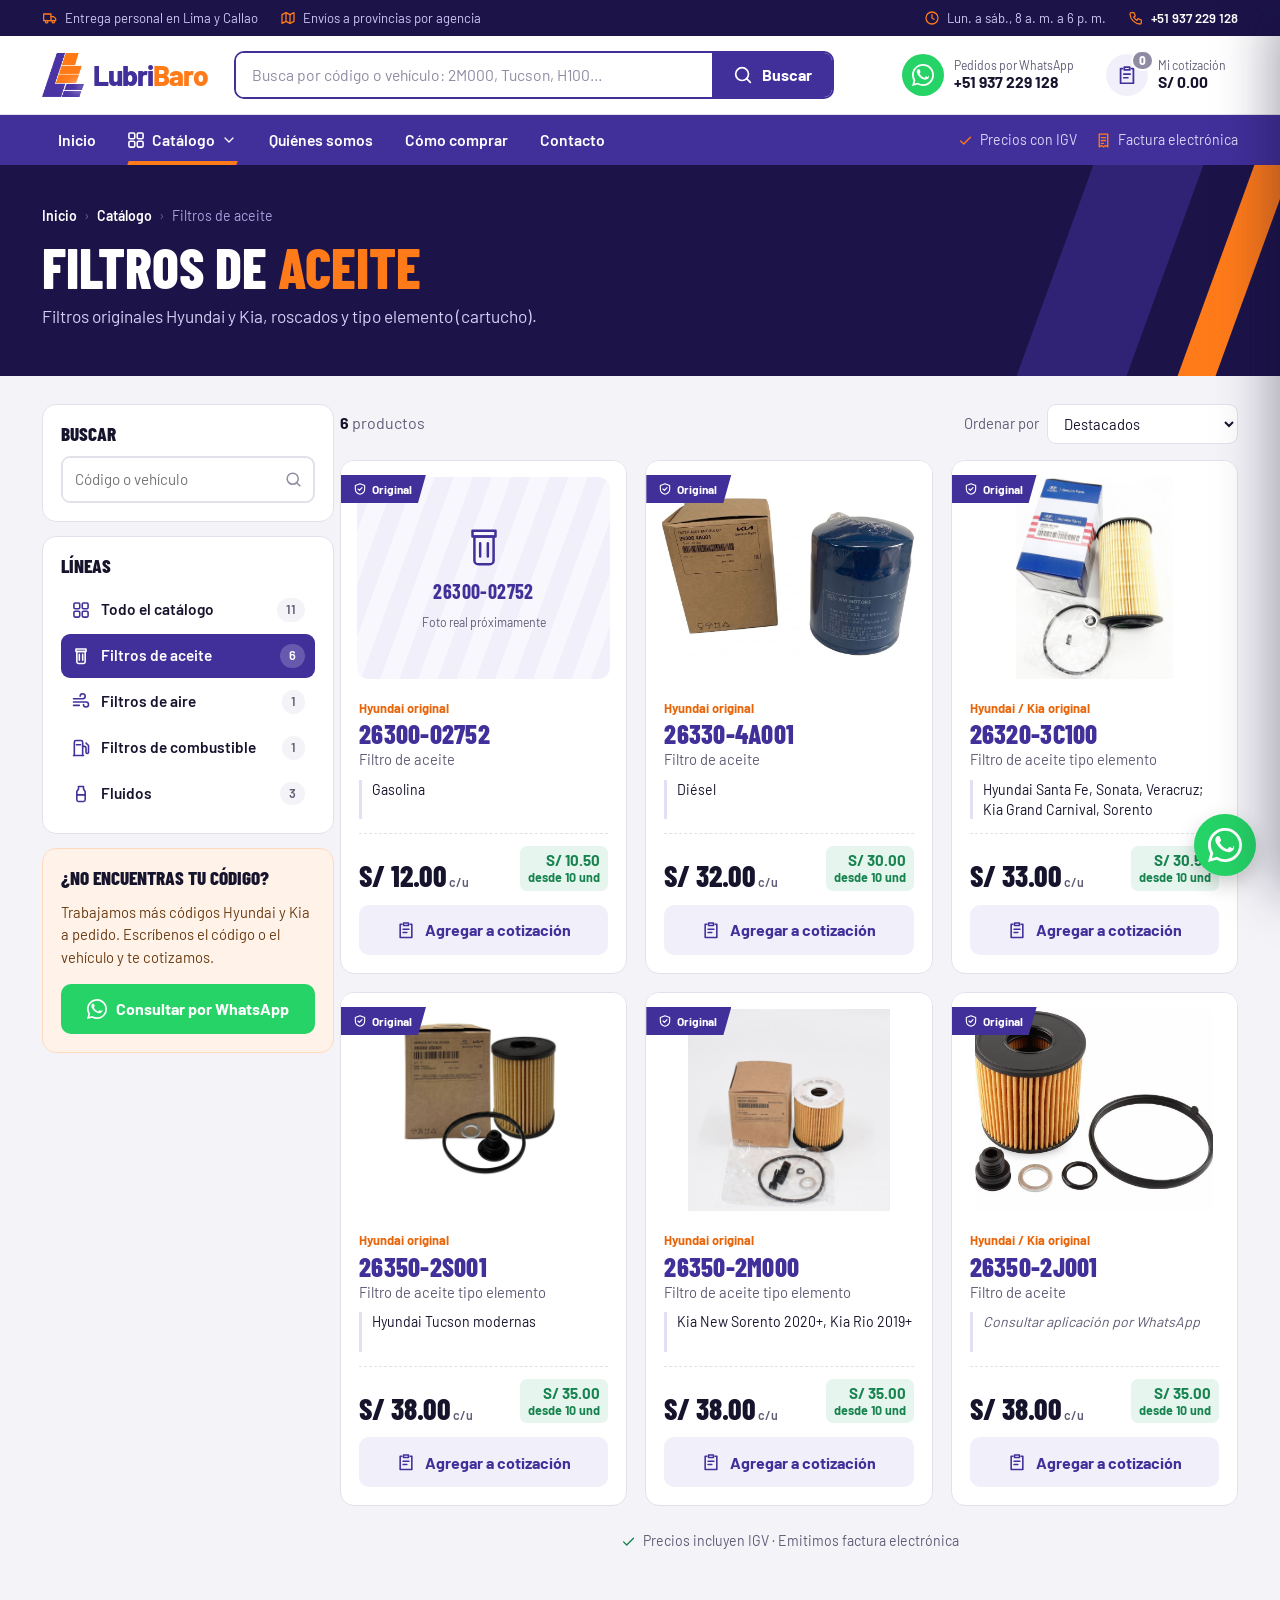
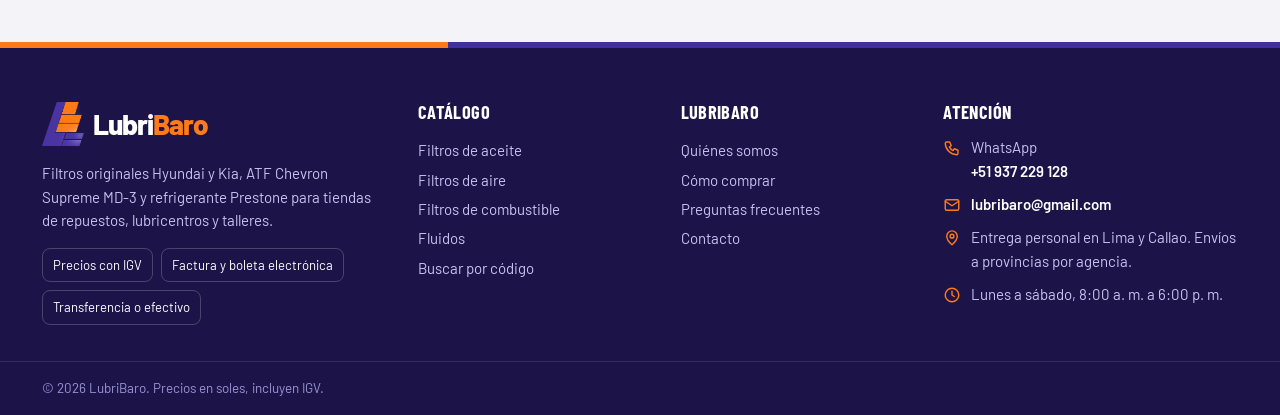
==== commit da5e24a6: "Add files via upload Web v2" ====
--- a/cat-aceite.html
+++ b/cat-aceite.html
@@ -18,30 +18,49 @@
         <section class="page-hero">
             <div class="contenedor">
                 <div class="migas"><a href="index.html">Inicio</a><span class="sep">›</span><a href="catalogo.html">Catálogo</a><span class="sep">›</span><span>Filtros de aceite</span></div>
-                <h1>Filtros de aceite</h1>
+                <h1>Filtros de <b>aceite</b></h1>
                 <p>Filtros originales Hyundai y Kia, roscados y tipo elemento (cartucho).</p>
             </div>
         </section>
 
-        <section class="contenedor" style="padding-bottom:60px">
-            <div class="barra-catalogo">
-                <form class="buscador" id="form-buscar" role="search">
-                    <svg class="ico" viewBox="0 0 24 24" aria-hidden="true"><circle cx="11" cy="11" r="7"/><path d="M20 20l-4-4"/></svg>
-                    <label class="sr" for="q">Buscar por código o vehículo</label>
-                    <input id="q" type="search" placeholder="Busca en filtros de aceite: 2S001, Sorento, Rio…" autocomplete="off">
-                    <button class="btn btn-morado" type="submit">Buscar</button>
-                </form>
-                <div class="chips"><a class="chip" href="catalogo.html">← Todo el catálogo</a></div>
-            </div>
-            <div class="resultado-info" id="info"></div>
-            <div class="grid-productos" id="grid"></div>
-            <p class="nota-igv centro" style="margin-top:22px"><svg class="ico" viewBox="0 0 24 24"><path d="M5 12.5l4.5 4.5L19 7.5"/></svg>Precios incluyen IGV · Emitimos factura electrónica</p>
+        <div class="contenedor catalogo-layout">
+            <aside class="filtros">
+                <div class="panel">
+                    <h3>Buscar</h3>
+                    <form class="campo-buscar" id="form-buscar" role="search">
+                        <label class="sr" for="q">Buscar por código o vehículo</label>
+                        <input id="q" type="search" placeholder="Código o vehículo" autocomplete="off">
+                        <svg class="ico" viewBox="0 0 24 24" aria-hidden="true"><circle cx="11" cy="11" r="7"/><path d="M20 20l-4-4"/></svg>
+                    </form>
+                </div>
+                <div class="panel panel-lineas">
+                    <h3>Líneas</h3>
+                    <div class="lista-lineas" id="lista-lineas"></div>
+                </div>
+                <div class="panel panel-wa">
+                    <h3>¿No encuentras tu código?</h3>
+                    <p>Trabajamos más códigos Hyundai y Kia a pedido. Escríbenos el código o el vehículo y te cotizamos.</p>
+                    <a class="btn btn-wa btn-bloque" id="aviso-wa" href="#" target="_blank" rel="noopener">Consultar por WhatsApp</a>
+                </div>
+            </aside>
 
-            <div class="aviso-pedido">
-                <p><strong>¿No encuentras tu código?</strong>Trabajamos más códigos Hyundai y Kia a pedido. Escríbenos el código o el vehículo y te cotizamos.</p>
-                <a class="btn btn-wa" id="aviso-wa" target="_blank" rel="noopener" href="#">Consultar por WhatsApp</a>
-            </div>
-        </section>
+            <section aria-label="Productos">
+                <div class="chips-movil" id="chips-movil"></div>
+                <div class="barra-resultados">
+                    <div class="info" id="info"></div>
+                    <label class="orden">Ordenar por
+                        <select id="orden">
+                            <option value="">Destacados</option>
+                            <option value="menor">Precio: menor a mayor</option>
+                            <option value="mayor">Precio: mayor a menor</option>
+                            <option value="codigo">Código</option>
+                        </select>
+                    </label>
+                </div>
+                <div class="grid-productos" id="grid"></div>
+                <p class="nota-igv centro" style="margin-top:24px"><svg class="ico" viewBox="0 0 24 24"><path d="M5 12.5l4.5 4.5L19 7.5"/></svg>Precios incluyen IGV · Emitimos factura electrónica</p>
+            </section>
+        </div>
     </main>
 
     <footer id="sitio-footer"></footer>
--- a/estilos.css
+++ b/estilos.css
@@ -1,529 +1,775 @@
 /* =====================================================================
-   LUBRIBARO - ESTILOS COMPARTIDOS (todas las páginas)
-   Colores del logo: morado #41309A y naranja #FF7B1A
+   LUBRIBARO - ESTILOS (todas las páginas)
+   Marca: morado #41309A y naranja #FF7B1A.
+   Firma visual: las barras inclinadas del logo (skew -20°).
+   Tipografía: Barlow (texto) y Barlow Condensed (títulos y códigos),
+   archivos incluidos en el repositorio (licencia OFL).
    ===================================================================== */
+@font-face { font-family: "Barlow"; src: url("fuente-barlow-400.woff2") format("woff2"); font-weight: 400; font-display: swap; }
+@font-face { font-family: "Barlow"; src: url("fuente-barlow-500.woff2") format("woff2"); font-weight: 500; font-display: swap; }
+@font-face { font-family: "Barlow"; src: url("fuente-barlow-600.woff2") format("woff2"); font-weight: 600; font-display: swap; }
+@font-face { font-family: "Barlow"; src: url("fuente-barlow-700.woff2") format("woff2"); font-weight: 700; font-display: swap; }
+@font-face { font-family: "Barlow"; src: url("fuente-barlow-800.woff2") format("woff2"); font-weight: 800; font-display: swap; }
+@font-face { font-family: "Barlow Condensed"; src: url("fuente-barlow-condensed-600.woff2") format("woff2"); font-weight: 600; font-display: swap; }
+@font-face { font-family: "Barlow Condensed"; src: url("fuente-barlow-condensed-700.woff2") format("woff2"); font-weight: 700; font-display: swap; }
+@font-face { font-family: "Barlow Condensed"; src: url("fuente-barlow-condensed-800.woff2") format("woff2"); font-weight: 800; font-display: swap; }
+
 :root {
     --morado: #41309A;
-    --morado-osc: #2C2070;
-    --morado-claro: #EFECFA;
+    --morado-700: #33257D;
+    --morado-900: #1C1449;
+    --morado-50: #F1EFFA;
+    --morado-100: #E3DFF5;
     --naranja: #FF7B1A;
-    --naranja-osc: #E5650A;
-    --naranja-claro: #FFF1E6;
-    --fondo: #F7F6FB;
+    --naranja-600: #E8650A;
+    --naranja-50: #FFF2E8;
+    --tinta: #16132C;
+    --gris: #5F5C76;
+    --gris-claro: #8E8BA3;
+    --linea: #E2E0EB;
+    --fondo: #F4F4F8;
     --blanco: #FFFFFF;
-    --texto: #1F1D2B;
-    --texto-2: #5B5870;
-    --borde: #E4E1EE;
-    --verde: #1F8A5B;
+    --verde: #17834F;
+    --verde-50: #E6F5ED;
     --wa: #25D366;
-    --radio: 14px;
-    --sombra: 0 6px 24px rgba(31, 22, 89, 0.07);
-    --ancho: 1200px;
+    --ancho: 1240px;
+    --r: 14px;
+    --sombra: 0 14px 34px -14px rgba(28, 20, 73, .28);
+    --display: "Barlow Condensed", "Arial Narrow", Arial, sans-serif;
+    --texto: "Barlow", "Segoe UI", Arial, sans-serif;
 }
 
 * { box-sizing: border-box; }
-html { scroll-behavior: smooth; }
-body {
-    margin: 0;
-    font-family: -apple-system, BlinkMacSystemFont, "Segoe UI", Roboto, "Helvetica Neue", Arial, sans-serif;
-    color: var(--texto);
-    background: var(--fondo);
-    line-height: 1.55;
-    -webkit-font-smoothing: antialiased;
-    overflow-x: hidden;
-}
+html { scroll-behavior: smooth; -webkit-text-size-adjust: 100%; }
+body { margin: 0; font-family: var(--texto); font-size: 16px; color: var(--tinta); background: var(--fondo); line-height: 1.55; -webkit-font-smoothing: antialiased; overflow-x: hidden; }
 img { max-width: 100%; height: auto; display: block; }
 a { color: var(--morado); }
-h1, h2, h3, h4 { line-height: 1.2; margin: 0 0 .5em; letter-spacing: -0.01em; }
-h1 { font-size: clamp(1.9rem, 4vw, 2.9rem); font-weight: 850; }
-h2 { font-size: clamp(1.5rem, 3vw, 2.1rem); font-weight: 800; }
-h3 { font-size: 1.15rem; font-weight: 750; }
 p { margin: 0 0 1em; }
-.contenedor { max-width: var(--ancho); margin: 0 auto; padding: 0 20px; }
-.seccion { padding: 64px 0; }
-.seccion-blanca { background: var(--blanco); }
-.titulo-seccion { text-align: center; max-width: 720px; margin: 0 auto 36px; }
-.titulo-seccion p { color: var(--texto-2); font-size: 1.05rem; }
-.eyebrow { display: inline-block; font-size: .78rem; font-weight: 750; letter-spacing: .08em; text-transform: uppercase; color: var(--naranja-osc); margin-bottom: 10px; }
+h1, h2, h3, h4 { margin: 0 0 .45em; line-height: 1.1; }
+h3 { font-size: 1.12rem; font-weight: 700; }
+:focus-visible { outline: 3px solid var(--naranja); outline-offset: 2px; border-radius: 4px; }
+.contenedor { max-width: var(--ancho); margin: 0 auto; padding: 0 22px; }
+.oculto { display: none !important; }
+.sr { position: absolute; width: 1px; height: 1px; overflow: hidden; clip: rect(0 0 0 0); white-space: nowrap; }
 .naranja { color: var(--naranja); }
-.oculto { display: none !important; }
-.sr { position: absolute; width: 1px; height: 1px; overflow: hidden; clip: rect(0 0 0 0); }
-
 svg.ico { width: 22px; height: 22px; fill: none; stroke: currentColor; stroke-width: 1.9; stroke-linecap: round; stroke-linejoin: round; flex-shrink: 0; }
-svg.ico-relleno { fill: currentColor; stroke: none; }
+@media (prefers-reduced-motion: reduce) { *, *::before, *::after { animation: none !important; transition: none !important; scroll-behavior: auto !important; } }
+
+/* ---------- TÍTULOS DE MARCA ---------- */
+.display { font-family: var(--display); font-weight: 800; text-transform: uppercase; letter-spacing: .005em; line-height: .98; }
+.display b, .display em { color: var(--naranja); font-weight: inherit; font-style: normal; }
+.titulo { margin-bottom: 30px; }
+.titulo h2 { font-family: var(--display); font-weight: 800; text-transform: uppercase; font-size: clamp(2rem, 3.6vw, 2.8rem); line-height: 1; margin: 0; color: var(--tinta); }
+.titulo h2 b { color: var(--naranja); font-weight: inherit; }
+.titulo p { color: var(--gris); font-size: 1.05rem; margin: 10px 0 0; max-width: 620px; }
+.titulo.centro { text-align: center; }
+.titulo.centro p { margin-left: auto; margin-right: auto; }
+.titulo.fila { display: flex; align-items: flex-end; justify-content: space-between; gap: 20px; flex-wrap: wrap; }
+/* Barras del logo, como acento sobre el título */
+.barras { display: inline-flex; gap: 4px; margin-bottom: 12px; }
+.barras i { display: block; width: 26px; height: 7px; transform: skewX(-20deg); background: var(--naranja); }
+.barras i:first-child { background: var(--morado); width: 14px; }
+.titulo.centro .barras { justify-content: center; }
+
+.seccion { padding: 72px 0; }
+.seccion.blanca { background: var(--blanco); }
+.seccion.compacta { padding: 48px 0; }
 
 /* ---------- BOTONES ---------- */
 .btn {
-    display: inline-flex; align-items: center; justify-content: center; gap: 8px;
-    padding: 13px 22px; border-radius: 10px; border: 2px solid transparent;
-    font: inherit; font-weight: 750; font-size: .98rem; text-decoration: none; cursor: pointer;
-    transition: background .2s, transform .15s, box-shadow .2s, color .2s, border-color .2s;
+    display: inline-flex; align-items: center; justify-content: center; gap: 9px;
+    padding: 13px 24px; border-radius: 10px; border: 2px solid transparent;
+    font-family: var(--texto); font-weight: 700; font-size: 1rem; line-height: 1.2; text-decoration: none; cursor: pointer;
+    transition: background .2s, color .2s, border-color .2s, transform .12s;
     white-space: nowrap;
 }
 .btn:active { transform: translateY(1px); }
-.btn-naranja { background: var(--naranja); color: #fff; box-shadow: 0 6px 16px rgba(255, 123, 26, .28); }
-.btn-naranja:hover { background: var(--naranja-osc); }
+.btn svg.ico { width: 20px; height: 20px; }
+.btn-naranja { background: var(--naranja); color: #fff; }
+.btn-naranja:hover { background: var(--naranja-600); }
 .btn-morado { background: var(--morado); color: #fff; }
-.btn-morado:hover { background: var(--morado-osc); }
+.btn-morado:hover { background: var(--morado-700); }
 .btn-borde { background: transparent; color: var(--morado); border-color: var(--morado); }
 .btn-borde:hover { background: var(--morado); color: #fff; }
+.btn-blanco { background: #fff; color: var(--morado-900); }
+.btn-blanco:hover { background: var(--naranja-50); }
+.btn-fantasma { background: rgba(255,255,255,.08); color: #fff; border-color: rgba(255,255,255,.45); }
+.btn-fantasma:hover { background: rgba(255,255,255,.16); border-color: #fff; }
 .btn-wa { background: var(--wa); color: #fff; }
-.btn-wa:hover { background: #1EB857; }
-.btn-blanco { background: #fff; color: var(--morado); }
-.btn-blanco:hover { background: var(--naranja-claro); }
-.btn-chico { padding: 9px 14px; font-size: .88rem; border-radius: 8px; }
+.btn-wa:hover { background: #1DB954; }
+.btn-wa svg { width: 20px; height: 20px; fill: currentColor; }
+.btn-chico { padding: 9px 14px; font-size: .9rem; border-radius: 8px; }
 .btn-bloque { width: 100%; }
 
-/* ---------- BARRA SUPERIOR ---------- */
-.top-bar { background: var(--morado-osc); color: #DCD6FF; font-size: .8rem; text-align: center; padding: 7px 16px; letter-spacing: .02em; }
-.top-bar strong { color: #fff; font-weight: 650; }
-.top-bar .sep { opacity: .5; margin: 0 8px; }
-
-/* ---------- HEADER / MENÚ ---------- */
-.header {
-    position: sticky; top: 0; z-index: 1000;
-    background: rgba(255, 255, 255, .97); backdrop-filter: saturate(180%) blur(8px);
-    border-bottom: 1px solid var(--borde);
-}
-.header-inner { max-width: var(--ancho); margin: 0 auto; padding: 0 20px; height: 70px; display: flex; align-items: center; gap: 24px; }
-.logo { display: flex; align-items: center; gap: 9px; text-decoration: none; font-size: 1.6rem; font-weight: 900; letter-spacing: -0.03em; color: var(--morado); }
-.logo img { height: 40px; width: auto; }
-.logo span span { color: var(--naranja); }
-.logo-txt { color: var(--morado); }
-.nav { display: flex; align-items: center; gap: 4px; margin-left: auto; }
-.nav > a, .nav-drop > button {
-    display: flex; align-items: center; gap: 4px; padding: 10px 13px; border-radius: 8px;
-    color: var(--texto); text-decoration: none; font: inherit; font-weight: 650; font-size: .95rem;
-    background: none; border: none; cursor: pointer;
-}
-.nav > a:hover, .nav-drop > button:hover, .nav-drop.abierto > button { color: var(--morado); background: var(--morado-claro); }
-.nav a.activo, .nav-drop.activo > button { color: var(--morado); }
-.nav a.activo::after, .nav-drop.activo > button::after { content: ""; }
-.nav-drop { position: relative; }
-.nav-drop svg.ico { width: 16px; height: 16px; transition: transform .2s; }
-.nav-drop.abierto svg.ico { transform: rotate(180deg); }
-.drop-menu {
-    position: absolute; top: calc(100% + 6px); left: 0; min-width: 270px;
-    background: #fff; border: 1px solid var(--borde); border-radius: 12px; box-shadow: 0 14px 40px rgba(31, 22, 89, .14);
-    padding: 8px; opacity: 0; visibility: hidden; transform: translateY(6px); transition: .18s;
-}
-.nav-drop.abierto .drop-menu { opacity: 1; visibility: visible; transform: none; }
-@media (hover: hover) { .nav-drop:hover .drop-menu { opacity: 1; visibility: visible; transform: none; } .nav-drop:hover > button svg.ico { transform: rotate(180deg); } }
-.drop-menu a { display: flex; align-items: center; gap: 12px; padding: 10px 12px; border-radius: 8px; text-decoration: none; color: var(--texto); font-weight: 650; font-size: .93rem; }
-.drop-menu a:hover { background: var(--morado-claro); color: var(--morado); }
-.drop-menu a small { display: block; font-weight: 450; color: var(--texto-2); font-size: .8rem; }
-.drop-menu .ico-caja { width: 36px; height: 36px; border-radius: 9px; background: var(--naranja-claro); color: var(--naranja-osc); display: grid; place-items: center; flex-shrink: 0; }
-.drop-menu hr { border: none; border-top: 1px solid var(--borde); margin: 6px 4px; }
-
-.header-acciones { display: flex; align-items: center; gap: 10px; }
-.btn-cotizacion {
-    position: relative; display: flex; align-items: center; gap: 8px; padding: 10px 14px; border-radius: 10px;
-    background: var(--morado-claro); color: var(--morado); border: none; font: inherit; font-weight: 750; font-size: .92rem; cursor: pointer;
-}
-.btn-cotizacion:hover { background: #E2DCF7; }
+/* ---------- ENCABEZADO ---------- */
+.header { position: sticky; top: -36px; z-index: 1000; }
+.util-bar { height: 36px; background: var(--morado-900); color: #CFC8F3; font-size: .82rem; }
+.util-bar .contenedor { height: 100%; display: flex; align-items: center; justify-content: space-between; gap: 16px; }
+.util-bar span { display: inline-flex; align-items: center; gap: 7px; }
+.util-bar svg.ico { width: 16px; height: 16px; color: var(--naranja); }
+.util-bar a { color: #fff; text-decoration: none; font-weight: 600; }
+.util-izq, .util-der { display: flex; gap: 22px; align-items: center; }
+.header-main { background: #fff; border-bottom: 1px solid var(--linea); }
+.header-main .contenedor { height: 78px; display: flex; align-items: center; gap: 26px; }
+.logo { display: inline-flex; align-items: center; gap: 9px; text-decoration: none; flex-shrink: 0; }
+.logo img { height: 44px; width: auto; }
+.logo-txt { font-family: var(--texto); font-weight: 800; font-size: 1.75rem; letter-spacing: -0.035em; color: var(--morado); line-height: 1; }
+.logo-txt span { color: var(--naranja); }
+
+.buscador-header { position: relative; flex: 1; max-width: 600px; }
+.buscador-header form { display: flex; height: 48px; border: 2px solid var(--morado); border-radius: 10px; overflow: hidden; background: #fff; }
+.buscador-header input { flex: 1; min-width: 0; border: none; outline: none; padding: 0 16px; font: inherit; font-size: .98rem; color: var(--tinta); }
+.buscador-header input::placeholder { color: var(--gris-claro); }
+.buscador-header button { border: none; background: var(--morado); color: #fff; padding: 0 20px; cursor: pointer; display: flex; align-items: center; gap: 8px; font: inherit; font-weight: 700; }
+.buscador-header button:hover { background: var(--morado-700); }
+.sugerencias {
+    position: absolute; left: 0; right: 0; top: calc(100% + 6px); background: #fff; border: 1px solid var(--linea); border-radius: 12px;
+    box-shadow: 0 24px 50px -20px rgba(28, 20, 73, .45); overflow: hidden; z-index: 30;
+}
+.sugerencias a { display: grid; grid-template-columns: 44px 1fr auto; gap: 12px; align-items: center; padding: 9px 14px; text-decoration: none; color: var(--tinta); border-bottom: 1px solid var(--linea); }
+.sugerencias a:last-child { border-bottom: none; }
+.sugerencias a:hover, .sugerencias a.activa { background: var(--morado-50); }
+.sugerencias .s-img { width: 44px; height: 44px; border: 1px solid var(--linea); border-radius: 8px; overflow: hidden; display: grid; place-items: center; background: #fff; color: var(--morado); }
+.sugerencias .s-img img { width: 100%; height: 100%; object-fit: contain; }
+.sugerencias .s-img svg.ico { width: 22px; height: 22px; }
+.sugerencias b { font-family: var(--display); font-size: 1.12rem; color: var(--morado); display: block; line-height: 1.1; }
+.sugerencias small { color: var(--gris); font-size: .82rem; display: block; white-space: nowrap; overflow: hidden; text-overflow: ellipsis; }
+.sugerencias .s-precio { font-weight: 700; font-size: .92rem; }
+.sugerencias .s-todos { display: block; text-align: center; padding: 11px; font-weight: 700; color: var(--morado); background: var(--fondo); }
+.sugerencias .s-vacio { padding: 16px; color: var(--gris); font-size: .92rem; }
+
+.header-acciones { display: flex; align-items: center; gap: 8px; margin-left: auto; }
+.accion { display: flex; align-items: center; gap: 10px; padding: 8px 12px; border-radius: 10px; text-decoration: none; color: var(--tinta); background: none; border: none; font: inherit; cursor: pointer; text-align: left; }
+.accion:hover { background: var(--morado-50); }
+.accion .ic { position: relative; width: 42px; height: 42px; border-radius: 50%; display: grid; place-items: center; background: var(--morado-50); color: var(--morado); flex-shrink: 0; }
+.accion.wa .ic { background: var(--wa); color: #fff; }
+.accion.wa .ic svg { width: 22px; height: 22px; fill: currentColor; }
+.accion small { display: block; font-size: .76rem; color: var(--gris); line-height: 1.2; }
+.accion strong { display: block; font-size: .98rem; line-height: 1.25; white-space: nowrap; }
 .contador {
-    min-width: 21px; height: 21px; padding: 0 6px; border-radius: 11px; background: var(--naranja); color: #fff;
-    font-size: .75rem; font-weight: 800; display: inline-grid; place-items: center; line-height: 1;
-}
-.contador.cero { background: #B8B3CC; }
+    position: absolute; top: -4px; right: -6px; min-width: 21px; height: 21px; padding: 0 6px; border-radius: 11px;
+    background: var(--naranja); color: #fff; font-size: .74rem; font-weight: 800; display: grid; place-items: center; line-height: 1; border: 2px solid #fff;
+}
+.contador.cero { background: var(--gris-claro); }
 .contador.salta { animation: salta .5s; }
 @keyframes salta { 30% { transform: scale(1.35); } 60% { transform: scale(.9); } }
-.menu-toggle { display: none; background: none; border: none; padding: 8px; color: var(--morado); cursor: pointer; }
+
+.header-nav { background: var(--morado); }
+.header-nav .contenedor { display: flex; align-items: center; height: 50px; gap: 4px; }
+.header-nav nav { display: flex; align-items: stretch; height: 100%; }
+.header-nav nav > a, .nav-drop > button {
+    position: relative; display: flex; align-items: center; gap: 6px; padding: 0 16px; height: 100%;
+    color: #fff; text-decoration: none; font: inherit; font-weight: 600; font-size: .98rem; background: none; border: none; cursor: pointer;
+}
+.header-nav nav > a:hover, .nav-drop > button:hover, .nav-drop.abierto > button { background: var(--morado-700); }
+.header-nav nav > a.activo::after, .nav-drop.activo > button::after {
+    content: ""; position: absolute; left: 16px; right: 16px; bottom: 0; height: 4px; background: var(--naranja); transform: skewX(-20deg);
+}
+.nav-drop { position: relative; }
+.nav-drop > button { padding-left: 14px; }
+.nav-drop > button .ico-menu { width: 20px; height: 20px; }
+.nav-drop .flecha { width: 16px; height: 16px; transition: transform .2s; }
+.nav-drop.abierto .flecha { transform: rotate(180deg); }
+.drop-menu {
+    position: absolute; top: 100%; left: 0; width: 560px; background: #fff; border-radius: 0 0 14px 14px; border-top: 4px solid var(--naranja);
+    box-shadow: 0 30px 60px -24px rgba(28, 20, 73, .5); padding: 14px; display: grid; grid-template-columns: 1fr 1fr; gap: 6px;
+    opacity: 0; visibility: hidden; transform: translateY(8px); transition: .18s; z-index: 20;
+}
+.nav-drop.abierto .drop-menu { opacity: 1; visibility: visible; transform: none; }
+@media (hover: hover) { .nav-drop:hover .drop-menu { opacity: 1; visibility: visible; transform: none; } .nav-drop:hover .flecha { transform: rotate(180deg); } }
+.drop-menu a { display: flex; gap: 12px; align-items: flex-start; padding: 12px; border-radius: 10px; text-decoration: none; color: var(--tinta); }
+.drop-menu a:hover { background: var(--morado-50); }
+.drop-menu .ico-caja { width: 42px; height: 42px; border-radius: 10px; background: var(--morado); color: #fff; display: grid; place-items: center; flex-shrink: 0; }
+.drop-menu strong { display: block; font-size: .98rem; }
+.drop-menu small { display: block; color: var(--gris); font-size: .83rem; line-height: 1.35; margin-top: 2px; }
+.drop-menu .drop-todo { grid-column: 1 / -1; background: var(--fondo); align-items: center; justify-content: space-between; }
+.drop-menu .drop-todo span { font-weight: 700; color: var(--morado); }
+.nav-sellos { margin-left: auto; display: flex; gap: 18px; color: #DCD6FA; font-size: .88rem; }
+.nav-sellos span { display: inline-flex; align-items: center; gap: 6px; }
+.nav-sellos svg.ico { width: 17px; height: 17px; color: var(--naranja); }
+
+.menu-toggle { display: none; background: none; border: none; padding: 8px; margin-left: -8px; color: var(--morado); cursor: pointer; }
 .menu-toggle svg.ico { width: 28px; height: 28px; }
+.header-buscar-movil { display: none; }
+
+@media (max-width: 1080px) {
+    .accion.wa .txt { display: none; }
+    .nav-sellos span:last-child { display: none; }
+}
+@media (max-width: 900px) {
+    .header { top: 0; }
+    .util-bar, .header-nav { display: none; }
+    .header-main .contenedor { height: 62px; gap: 6px; }
+    .menu-toggle { display: block; }
+    .logo img { height: 34px; }
+    .logo-txt { font-size: 1.42rem; }
+    .header-main .buscador-header { display: none; }
+    .accion { padding: 6px; }
+    .accion .txt, .accion.wa { display: none; }
+    .accion .ic { width: 40px; height: 40px; }
+    .header-buscar-movil { display: block; background: #fff; padding: 0 16px 12px; border-bottom: 1px solid var(--linea); }
+    .header-buscar-movil .buscador-header { max-width: none; }
+    .header-buscar-movil .buscador-header form { height: 44px; }
+    .header-buscar-movil .buscador-header button .txt { display: none; }
+    .header-main { border-bottom: none; }
+}
 
 /* Menú lateral (celular) */
-.overlay { position: fixed; inset: 0; background: rgba(20, 15, 50, .5); z-index: 1990; opacity: 0; visibility: hidden; transition: .25s; }
+.overlay { position: fixed; inset: 0; background: rgba(16, 11, 45, .55); z-index: 1990; opacity: 0; visibility: hidden; transition: .25s; }
 .overlay.activo { opacity: 1; visibility: visible; }
-.side-menu {
-    position: fixed; top: 0; left: 0; bottom: 0; width: min(310px, 86vw); background: #fff; z-index: 2000;
-    transform: translateX(-100%); transition: transform .3s; overflow-y: auto; display: flex; flex-direction: column;
-}
+.side-menu { position: fixed; top: 0; left: 0; bottom: 0; width: min(320px, 88vw); background: #fff; z-index: 2000; transform: translateX(-100%); transition: transform .3s; overflow-y: auto; display: flex; flex-direction: column; }
 .side-menu.activo { transform: none; }
-.side-header { display: flex; justify-content: space-between; align-items: center; padding: 14px 16px; border-bottom: 1px solid var(--borde); }
-.side-header .logo { font-size: 1.35rem; }
+.side-header { display: flex; justify-content: space-between; align-items: center; padding: 14px 16px; background: var(--morado-900); }
+.side-header .logo-txt { color: #fff; font-size: 1.35rem; }
 .side-header .logo img { height: 32px; }
-.btn-cerrar { background: none; border: none; padding: 8px; cursor: pointer; color: var(--texto); }
+.btn-cerrar { background: none; border: none; padding: 8px; cursor: pointer; color: inherit; }
+.side-header .btn-cerrar { color: #fff; }
 .side-links { padding: 8px 0; }
-.side-links a { display: flex; align-items: center; gap: 12px; padding: 13px 20px; color: var(--texto); text-decoration: none; font-weight: 650; }
-.side-links a:hover, .side-links a.activo { color: var(--morado); background: var(--morado-claro); }
+.side-links a { display: flex; align-items: center; gap: 12px; padding: 13px 20px; color: var(--tinta); text-decoration: none; font-weight: 600; }
+.side-links a:hover, .side-links a.activo { color: var(--morado); background: var(--morado-50); }
 .side-links a svg.ico { color: var(--morado); }
-.side-titulo { padding: 14px 20px 4px; font-size: .74rem; font-weight: 800; color: var(--texto-2); text-transform: uppercase; letter-spacing: .08em; }
-.side-sub a { padding-left: 34px; font-weight: 550; font-size: .95rem; }
-.side-pie { margin-top: auto; padding: 16px; display: grid; gap: 10px; border-top: 1px solid var(--borde); }
-
-@media (max-width: 960px) {
-    .nav, .header-acciones .btn-wa { display: none; }
-    .menu-toggle { display: block; margin-left: -8px; }
-    .header-inner { gap: 8px; height: 62px; }
-    .logo { font-size: 1.35rem; margin-right: auto; }
-    .logo img { height: 34px; }
-    .btn-cotizacion .txt { display: none; }
-    .btn-cotizacion { padding: 9px 11px; }
-}
-@media (max-width: 560px) { .top-bar .opc { display: none; } }
-
-/* ---------- MIGAS ---------- */
-.migas { font-size: .85rem; color: var(--texto-2); padding: 18px 0 6px; }
-.migas a { text-decoration: none; font-weight: 650; }
-.migas a:hover { color: var(--naranja-osc); }
-.migas .sep { margin: 0 6px; opacity: .6; }
-
-/* ---------- ENCABEZADO DE PÁGINA ---------- */
-.page-hero { background: linear-gradient(135deg, var(--morado) 0%, var(--morado-osc) 100%); color: #fff; padding: 46px 0 50px; position: relative; overflow: hidden; }
-.page-hero::after { content: ""; position: absolute; right: -80px; top: -60px; width: 300px; height: 300px; border-radius: 50%; background: radial-gradient(circle, rgba(255,123,26,.35), transparent 70%); }
-.page-hero h1 { margin-bottom: 10px; }
-.page-hero p { color: #DCD6FF; font-size: 1.08rem; max-width: 680px; margin: 0; }
-.page-hero .migas { color: #BDB4F0; padding-top: 0; margin-bottom: 14px; }
+.side-titulo { padding: 16px 20px 4px; font-family: var(--display); font-weight: 700; font-size: 1rem; color: var(--naranja-600); text-transform: uppercase; }
+.side-pie { margin-top: auto; padding: 16px; display: grid; gap: 10px; border-top: 1px solid var(--linea); }
+
+/* ---------- MIGAS Y CABECERA DE PÁGINA ---------- */
+.migas { font-size: .88rem; color: var(--gris); padding: 18px 0 8px; }
+.migas a { text-decoration: none; font-weight: 600; }
+.migas a:hover { color: var(--naranja-600); }
+.migas .sep { margin: 0 7px; opacity: .55; }
+.page-hero { position: relative; overflow: hidden; background: var(--morado-900); color: #fff; padding: 40px 0 46px; }
+.page-hero::before, .page-hero::after { content: ""; position: absolute; top: -20%; bottom: -20%; transform: skewX(-20deg); pointer-events: none; }
+.page-hero::before { right: 9%; width: 110px; background: var(--morado); opacity: .55; }
+.page-hero::after { right: 2%; width: 38px; background: var(--naranja); }
+.page-hero .contenedor { position: relative; z-index: 1; }
+.page-hero h1 { font-family: var(--display); font-weight: 800; text-transform: uppercase; font-size: clamp(2.3rem, 5vw, 3.5rem); margin: 0 0 8px; line-height: 1; }
+.page-hero h1 b { color: var(--naranja); font-weight: inherit; }
+.page-hero p { color: #D4CEF5; font-size: 1.08rem; max-width: 640px; margin: 0; }
+.page-hero .migas { color: #A9A0DD; padding: 0 0 12px; }
 .page-hero .migas a { color: #fff; }
-
-/* ---------- BUSCADOR ---------- */
-.buscador { display: flex; background: #fff; border: 2px solid var(--borde); border-radius: 12px; overflow: hidden; transition: border-color .2s, box-shadow .2s; }
-.buscador:focus-within { border-color: var(--morado); box-shadow: 0 0 0 4px rgba(65, 48, 154, .12); }
-.buscador svg.ico { margin: 0 0 0 14px; align-self: center; color: var(--texto-2); }
-.buscador input { flex: 1; min-width: 0; border: none; outline: none; padding: 15px 12px; font: inherit; font-size: 1rem; color: var(--texto); background: transparent; }
-.buscador button { border-radius: 0; padding: 0 22px; }
+@media (max-width: 700px) { .page-hero::before { right: -20px; width: 70px; } .page-hero::after { right: -24px; } .page-hero { padding: 30px 0 34px; } }
+
+/* ---------- PORTADA: CARRUSEL ---------- */
+.portada { padding: 22px 0 0; }
+.slider { position: relative; display: grid; border-radius: 20px; overflow: hidden; background: var(--morado-900); isolation: isolate; }
+.slide {
+    grid-area: 1 / 1; display: grid; grid-template-columns: 1.05fr .95fr; align-items: center; gap: 30px;
+    padding: 56px 64px 76px; min-height: 440px; color: #fff; position: relative;
+    opacity: 0; visibility: hidden; transition: opacity .6s ease, visibility .6s;
+}
+.slide.activo { opacity: 1; visibility: visible; }
+.slide::before {
+    content: ""; position: absolute; inset: 0; z-index: -1;
+    background:
+        linear-gradient(115deg, transparent 0 56%, rgba(65, 48, 154, .9) 56% 74%, transparent 74%),
+        linear-gradient(115deg, transparent 0 76%, var(--naranja) 76% 79%, transparent 79%),
+        radial-gradient(circle at 18% 20%, #3A2A8C 0, var(--morado-900) 60%);
+}
+.slide .etiqueta { display: inline-flex; align-items: center; gap: 8px; background: rgba(255,255,255,.1); border: 1px solid rgba(255,255,255,.22); padding: 6px 14px; border-radius: 30px; font-weight: 600; font-size: .9rem; color: #E7E2FF; margin-bottom: 18px; }
+.slide .etiqueta svg.ico { width: 17px; height: 17px; color: var(--naranja); }
+.slide h1, .slide h2 { font-size: clamp(2.6rem, 5.4vw, 4.4rem); margin: 0 0 16px; }
+.slide p { color: #D9D3F7; font-size: 1.12rem; max-width: 500px; margin-bottom: 26px; }
+.slide .precio-desde { display: inline-flex; flex-wrap: wrap; align-items: baseline; gap: 4px 8px; margin: -8px 0 24px; padding: 8px 16px 8px 14px; background: #fff; color: var(--tinta); border-radius: 10px; font-weight: 600; }
+.slide .precio-desde strong { font-family: var(--display); font-size: 1.7rem; color: var(--morado); line-height: 1; white-space: nowrap; }
+.slide-botones { display: flex; gap: 12px; flex-wrap: wrap; }
+.slide-media { position: relative; height: 100%; min-height: 320px; }
+.slide-media .m1, .slide-media .m2 { position: absolute; margin: 0; background: #fff; border-radius: 16px; overflow: hidden; box-shadow: 0 30px 60px -20px rgba(0,0,0,.55); }
+.slide-media .m1 { right: 6%; top: 0; width: 64%; height: 92%; border: 6px solid #fff; }
+.slide-media .m2 { left: 0; bottom: -6%; width: 46%; aspect-ratio: 1; padding: 10px; }
+.slide-media img { width: 100%; height: 100%; object-fit: cover; }
+.slide-media .m2 img { object-fit: contain; }
+.slider-ctrl { position: absolute; left: 64px; bottom: 26px; display: flex; align-items: center; gap: 14px; z-index: 5; }
+.slider-dots { display: flex; gap: 8px; }
+.slider-dots button { width: 30px; height: 8px; border: none; padding: 0; background: rgba(255,255,255,.3); transform: skewX(-20deg); cursor: pointer; transition: background .2s, width .2s; }
+.slider-dots button.activo { background: var(--naranja); width: 46px; }
+.slider-flechas { position: absolute; right: 22px; bottom: 22px; display: flex; gap: 8px; z-index: 5; }
+.slider-flechas button { width: 44px; height: 44px; border-radius: 50%; border: 1px solid rgba(255,255,255,.35); background: rgba(28,20,73,.55); color: #fff; display: grid; place-items: center; cursor: pointer; }
+.slider-flechas button:hover { background: var(--naranja); border-color: var(--naranja); }
+@media (max-width: 900px) {
+    .portada { padding: 0; }
+    .portada .contenedor { padding: 0; }
+    .slider { border-radius: 0; }
+    .slide { grid-template-columns: 1fr; padding: 34px 22px 74px; min-height: 0; gap: 22px; }
+    .slide::before { background: linear-gradient(115deg, transparent 0 72%, rgba(65,48,154,.9) 72% 88%, transparent 88%), linear-gradient(115deg, transparent 0 90%, var(--naranja) 90% 93%, transparent 93%), radial-gradient(circle at 18% 20%, #3A2A8C 0, var(--morado-900) 60%); }
+    .slide-media { min-height: 210px; }
+    .slide .precio-desde { font-size: .9rem; }
+    .slide-botones .btn { padding: 12px 18px; }
+    .slide-media .m1 { right: 0; width: 70%; height: 100%; }
+    .slide-media .m2 { bottom: -4%; width: 42%; }
+    .slider-ctrl { left: 22px; bottom: 26px; }
+    .slider-flechas { display: none; }
+    .slide p { font-size: 1.02rem; }
+}
+
+/* ---------- BENEFICIOS ---------- */
+.beneficios { background: #fff; border-radius: 16px; border: 1px solid var(--linea); display: grid; grid-template-columns: repeat(4, 1fr); margin-top: 22px; }
+.beneficio { display: flex; gap: 14px; align-items: center; padding: 20px 22px; }
+.beneficio + .beneficio { border-left: 1px solid var(--linea); }
+.beneficio .ic { width: 48px; height: 48px; display: grid; place-items: center; color: #fff; position: relative; flex-shrink: 0; }
+.beneficio .ic::before { content: ""; position: absolute; inset: 2px 4px; background: var(--naranja); transform: skewX(-12deg); border-radius: 6px; z-index: 0; }
+.beneficio .ic svg { position: relative; z-index: 1; }
+.beneficio strong { display: block; font-size: 1rem; line-height: 1.25; }
+.beneficio small { display: block; color: var(--gris); font-size: .86rem; line-height: 1.35; }
+@media (max-width: 1000px) { .beneficios { grid-template-columns: 1fr 1fr; } .beneficio:nth-child(3) { border-left: none; } .beneficio:nth-child(n+3) { border-top: 1px solid var(--linea); } }
+@media (max-width: 900px) { .beneficios { margin: 0; border-radius: 0; border-left: 0; border-right: 0; } }
+@media (max-width: 520px) { .beneficio { padding: 14px 12px; gap: 10px; flex-direction: column; align-items: flex-start; } .beneficio .ic { width: 40px; height: 40px; } .beneficio small { display: none; } .beneficio strong { font-size: .92rem; } }
+
+/* ---------- FRANJA DE MARCAS ---------- */
+.marcas { background: #fff; border-top: 1px solid var(--linea); border-bottom: 1px solid var(--linea); margin-top: 48px; }
+.marcas .contenedor { display: flex; align-items: center; gap: 36px; min-height: 92px; padding-top: 14px; padding-bottom: 14px; }
+.marcas-label { font-family: var(--display); font-weight: 700; text-transform: uppercase; font-size: 1.05rem; color: var(--gris); line-height: 1.1; flex-shrink: 0; padding-right: 30px; border-right: 1px solid var(--linea); }
+.marcas-label b { display: block; color: var(--morado); font-weight: inherit; font-size: 1.25rem; }
+.marcas-lista { flex: 1; display: flex; align-items: center; justify-content: space-around; gap: 30px; flex-wrap: wrap; }
+.marca { font-family: var(--display); font-weight: 800; font-size: 2rem; letter-spacing: .1em; text-transform: uppercase; color: #A7A4BA; transition: color .25s; user-select: none; }
+.marca:hover { color: var(--morado); }
+.marca img { height: 40px; width: auto; filter: grayscale(1); opacity: .65; transition: .25s; }
+.marca:hover img { filter: none; opacity: 1; }
+@media (max-width: 760px) {
+    .marcas { margin-top: 0; }
+    .marcas .contenedor { flex-direction: column; gap: 10px; align-items: stretch; }
+    .marcas-label { border-right: none; padding: 0; text-align: center; font-size: .95rem; }
+    .marcas-label b { display: inline; font-size: inherit; }
+    .marcas-lista { justify-content: space-between; gap: 10px 18px; }
+    .marca { font-size: 1.35rem; letter-spacing: .06em; }
+}
+
+/* ---------- LÍNEAS ---------- */
+.grid-lineas { display: grid; grid-template-columns: repeat(4, 1fr); gap: 16px; }
+.card-linea {
+    position: relative; overflow: hidden; isolation: isolate; display: flex; flex-direction: column; min-height: 230px;
+    padding: 24px; border-radius: var(--r); text-decoration: none; color: #fff; background: var(--morado-900); transition: background .25s;
+}
+.card-linea::before { content: ""; position: absolute; right: -40px; top: -30px; height: 140px; width: 120px; background: var(--morado); transform: skewX(-20deg); z-index: -1; transition: right .3s; }
+.card-linea::after { content: ""; position: absolute; right: 74px; top: -30px; height: 140px; width: 16px; background: var(--naranja); transform: skewX(-20deg); z-index: -1; transition: right .3s; }
+.card-linea:hover { background: var(--morado-700); }
+.card-linea:hover::before { right: -20px; }
+.card-linea:hover::after { right: 94px; }
+.card-linea .ic { width: 58px; height: 58px; border-radius: 14px; border: 1.5px solid rgba(255,255,255,.3); display: grid; place-items: center; margin-bottom: auto; }
+.card-linea .ic svg.ico { width: 30px; height: 30px; stroke-width: 1.6; }
+.card-linea h3 { font-family: var(--display); font-weight: 800; text-transform: uppercase; font-size: 1.65rem; line-height: 1; margin: 26px 0 6px; }
+.card-linea p { color: #CFC8F3; font-size: .92rem; margin: 0 0 14px; }
+.card-linea .ver { font-weight: 700; font-size: .92rem; color: var(--naranja); display: inline-flex; align-items: center; gap: 6px; }
+.card-linea .ver svg.ico { width: 18px; height: 18px; }
+@media (max-width: 1000px) { .grid-lineas { grid-template-columns: 1fr 1fr; } }
+@media (max-width: 520px) { .grid-lineas { gap: 10px; } .card-linea { min-height: 170px; padding: 18px; } .card-linea::before { width: 70px; height: 110px; right: -30px; } .card-linea::after { right: 36px; height: 110px; width: 12px; } .card-linea:hover::before { right: -20px; } .card-linea:hover::after { right: 46px; } .card-linea h3 { font-size: 1.35rem; margin-top: 18px; } .card-linea p { display: none; } .card-linea .ic { width: 48px; height: 48px; } }
 
 /* ---------- TARJETA DE PRODUCTO ---------- */
-.grid-productos { display: grid; grid-template-columns: repeat(auto-fill, minmax(240px, 1fr)); gap: 20px; }
-.card-prod {
-    background: #fff; border: 1px solid var(--borde); border-radius: var(--radio); overflow: hidden;
-    display: flex; flex-direction: column; transition: box-shadow .2s, transform .2s, border-color .2s; position: relative;
-}
-.card-prod:hover { box-shadow: var(--sombra); transform: translateY(-3px); border-color: #D3CDE8; }
-.card-prod .foto { aspect-ratio: 4 / 3; background: #fff; position: relative; border-bottom: 1px solid var(--borde); overflow: hidden; }
-.card-prod .foto > * { position: absolute; inset: 14px; width: calc(100% - 28px); height: calc(100% - 28px); min-height: 0; }
-.card-prod .foto img { object-fit: contain; }
-.card-prod .cuerpo { padding: 16px 16px 18px; display: flex; flex-direction: column; flex: 1; }
-.card-prod .linea { font-size: .72rem; font-weight: 800; text-transform: uppercase; letter-spacing: .06em; color: var(--naranja-osc); }
-.card-prod .codigo { font-size: 1.18rem; font-weight: 850; color: var(--morado); margin: 2px 0 0; letter-spacing: -0.01em; }
-.card-prod .nombre { font-size: .9rem; color: var(--texto-2); margin: 0 0 8px; }
-.card-prod .aplic { font-size: .86rem; color: var(--texto); margin-bottom: 14px; display: -webkit-box; -webkit-line-clamp: 2; -webkit-box-orient: vertical; overflow: hidden; min-height: 2.6em; }
-.card-prod .aplic.consultar { color: var(--texto-2); font-style: italic; }
-.card-prod .precio-fila { margin-top: auto; display: flex; align-items: flex-end; justify-content: space-between; gap: 10px; }
-.card-prod .precio { font-size: 1.35rem; font-weight: 850; color: var(--texto); line-height: 1.1; }
-.card-prod .precio small { font-size: .75rem; font-weight: 600; color: var(--texto-2); }
-.card-prod .desde { font-size: .78rem; color: var(--verde); font-weight: 700; margin-top: 3px; }
+.grid-productos { display: grid; grid-template-columns: repeat(auto-fill, minmax(250px, 1fr)); gap: 18px; }
+.grid-productos.cuatro { grid-template-columns: repeat(4, 1fr); }
+@media (max-width: 1100px) { .grid-productos.cuatro { grid-template-columns: repeat(2, 1fr); } }
+.card-prod { position: relative; background: #fff; border: 1px solid var(--linea); border-radius: var(--r); overflow: hidden; display: flex; flex-direction: column; transition: border-color .2s, box-shadow .2s; }
+.card-prod:hover { border-color: var(--morado-100); box-shadow: var(--sombra); }
+.card-prod .foto { position: relative; aspect-ratio: 1 / .82; background: #fff; overflow: hidden; }
+.card-prod .foto > img, .card-prod .foto > .foto-pendiente { position: absolute; inset: 16px; width: calc(100% - 32px); height: calc(100% - 32px); }
+.card-prod .foto > img { object-fit: contain; transition: transform .35s; }
+.card-prod:hover .foto > img { transform: scale(1.04); }
+.card-prod .cuerpo { padding: 4px 18px 18px; display: flex; flex-direction: column; flex: 1; }
+.card-prod .meta { font-size: .8rem; font-weight: 700; color: var(--naranja-600); }
+.card-prod .codigo { font-family: var(--display); font-weight: 800; font-size: 1.65rem; line-height: 1.05; color: var(--morado); margin: 2px 0 2px; letter-spacing: .01em; }
+.card-prod .nombre { font-size: .92rem; color: var(--gris); margin: 0 0 10px; line-height: 1.35; }
+.card-prod .aplic { font-size: .88rem; color: var(--tinta); line-height: 1.4; margin-bottom: 14px; display: -webkit-box; -webkit-line-clamp: 2; -webkit-box-orient: vertical; overflow: hidden; min-height: 2.8em; padding-left: 10px; border-left: 3px solid var(--morado-100); }
+.card-prod .aplic.consultar { color: var(--gris); font-style: italic; }
+.card-prod .precios-card { margin-top: auto; display: flex; align-items: flex-end; justify-content: space-between; gap: 8px; padding-top: 12px; border-top: 1px dashed var(--linea); margin-bottom: 14px; }
+.card-prod .precio { font-family: var(--display); font-weight: 800; font-size: 1.85rem; color: var(--tinta); line-height: 1; }
+.card-prod .precio small { font-family: var(--texto); font-size: .78rem; font-weight: 600; color: var(--gris); margin-left: 2px; }
+.card-prod .vol { text-align: right; font-size: .78rem; color: var(--verde); font-weight: 700; line-height: 1.25; background: var(--verde-50); padding: 5px 8px; border-radius: 7px; }
+.card-prod .vol b { display: block; font-size: .95rem; }
 .card-prod a.cubre { position: absolute; inset: 0; z-index: 1; }
 .card-prod .btn { position: relative; z-index: 2; }
-.etiqueta-orig { position: absolute; top: 12px; left: 12px; z-index: 2; background: var(--morado); color: #fff; font-size: .7rem; font-weight: 800; padding: 4px 9px; border-radius: 20px; letter-spacing: .03em; }
-
-/* Foto pendiente */
-.foto-pendiente { width: 100%; height: 100%; min-height: 140px; display: flex; flex-direction: column; align-items: center; justify-content: center; gap: 8px; border-radius: 10px; background: linear-gradient(145deg, var(--morado-claro), #FBFAFE); color: var(--morado); text-align: center; padding: 14px; }
-.foto-pendiente svg.ico { width: 46px; height: 46px; stroke-width: 1.4; color: var(--morado); opacity: .8; }
-.foto-pendiente b { font-size: 1.05rem; letter-spacing: -0.01em; }
-.foto-pendiente small { color: var(--texto-2); font-size: .75rem; }
-
-/* ---------- CARRITO DE COTIZACIÓN (panel lateral) ---------- */
-.cajon {
-    position: fixed; top: 0; right: 0; bottom: 0; width: min(440px, 100vw); background: #fff; z-index: 2100;
-    transform: translateX(100%); transition: transform .3s; display: flex; flex-direction: column; box-shadow: -10px 0 40px rgba(20, 15, 50, .18);
-}
-.cajon.activo { transform: none; }
-.cajon-header { display: flex; align-items: center; justify-content: space-between; padding: 16px 18px; border-bottom: 1px solid var(--borde); }
-.cajon-header h3 { margin: 0; display: flex; align-items: center; gap: 10px; color: var(--morado); }
-.cajon-body { flex: 1; overflow-y: auto; padding: 8px 18px; }
-.cajon-vacio { text-align: center; padding: 50px 10px; color: var(--texto-2); }
-.cajon-vacio svg.ico { width: 54px; height: 54px; color: #C9C3DE; margin: 0 auto 12px; display: block; stroke-width: 1.4; }
-.item-cot { display: grid; grid-template-columns: 62px 1fr; gap: 12px; padding: 14px 0; border-bottom: 1px solid var(--borde); }
-.item-cot .mini { width: 62px; height: 62px; border: 1px solid var(--borde); border-radius: 9px; display: grid; place-items: center; overflow: hidden; background: #fff; }
-.item-cot .mini img { width: 100%; height: 100%; object-fit: contain; padding: 4px; }
-.item-cot .mini .foto-pendiente { min-height: 0; padding: 4px; border-radius: 0; }
-.item-cot .mini .foto-pendiente svg.ico { width: 26px; height: 26px; }
-.item-cot .mini .foto-pendiente b, .item-cot .mini .foto-pendiente small { display: none; }
-.item-cot .top { display: flex; justify-content: space-between; gap: 8px; }
-.item-cot .cod { font-weight: 850; color: var(--morado); }
-.item-cot .nom { font-size: .84rem; color: var(--texto-2); line-height: 1.35; }
-.item-cot .quitar { background: none; border: none; color: #A29CB8; cursor: pointer; padding: 2px; height: fit-content; }
-.item-cot .quitar:hover { color: #D14343; }
-.item-cot .quitar svg.ico { width: 19px; height: 19px; }
-.item-cot .fila { display: flex; align-items: center; justify-content: space-between; gap: 10px; margin-top: 8px; flex-wrap: wrap; }
-.item-cot .calc { font-size: .84rem; color: var(--texto-2); text-align: right; }
-.item-cot .calc b { color: var(--texto); font-size: .98rem; display: block; }
-.item-cot .calc .tramo-vol { color: var(--verde); font-weight: 700; }
-.especial { display: inline-block; background: var(--naranja-claro); color: var(--naranja-osc); font-weight: 750; font-size: .8rem; padding: 4px 9px; border-radius: 7px; }
-
-.stepper { display: inline-flex; align-items: center; border: 2px solid var(--borde); border-radius: 10px; overflow: hidden; background: #fff; }
-.stepper button { width: 38px; height: 40px; border: none; background: #F7F6FB; color: var(--morado); cursor: pointer; display: grid; place-items: center; }
-.stepper button:hover { background: var(--morado-claro); }
-.stepper button svg.ico { width: 18px; height: 18px; }
-.stepper input { width: 62px; height: 40px; border: none; text-align: center; font: inherit; font-weight: 800; font-size: 1rem; color: var(--texto); outline: none; -moz-appearance: textfield; }
-.stepper input::-webkit-outer-spin-button, .stepper input::-webkit-inner-spin-button { -webkit-appearance: none; margin: 0; }
-.stepper.chico button { width: 32px; height: 34px; }
-.stepper.chico input { width: 48px; height: 34px; font-size: .92rem; }
-
-.cajon-pie { border-top: 1px solid var(--borde); padding: 16px 18px 18px; background: #FBFAFE; }
-.total-fila { display: flex; justify-content: space-between; align-items: baseline; margin-bottom: 4px; }
-.total-fila span { font-weight: 700; }
-.total-fila b { font-size: 1.45rem; color: var(--morado); }
-.nota-chica { font-size: .78rem; color: var(--texto-2); margin: 0 0 12px; }
-.datos-cliente { display: grid; grid-template-columns: 1fr 1fr; gap: 8px; margin-bottom: 12px; }
-.campo { width: 100%; border: 2px solid var(--borde); border-radius: 9px; padding: 10px 12px; font: inherit; font-size: .9rem; outline: none; background: #fff; color: var(--texto); }
-.campo:focus { border-color: var(--morado); }
-.cajon-pie .btn-vaciar { background: none; border: none; color: var(--texto-2); font: inherit; font-size: .84rem; text-decoration: underline; cursor: pointer; margin: 10px auto 0; display: block; }
-
-/* Aviso flotante */
-.toast {
-    position: fixed; left: 50%; bottom: 24px; transform: translate(-50%, 140%); z-index: 2200;
-    background: var(--texto); color: #fff; padding: 12px 14px 12px 18px; border-radius: 12px; display: flex; align-items: center; gap: 14px;
-    box-shadow: 0 12px 30px rgba(0, 0, 0, .25); transition: transform .3s, opacity .3s, visibility .3s; font-size: .93rem; max-width: calc(100vw - 30px);
-    opacity: 0; visibility: hidden;
-}
-.toast.activo { transform: translate(-50%, 0); opacity: 1; visibility: visible; }
-.toast svg.ico { color: #5BE3A1; }
-.toast button { background: var(--naranja); color: #fff; border: none; border-radius: 8px; padding: 8px 12px; font: inherit; font-weight: 750; font-size: .85rem; cursor: pointer; white-space: nowrap; }
-
-/* ---------- WHATSAPP FLOTANTE ---------- */
-@keyframes pulso-wa { 0% { box-shadow: 0 0 0 0 rgba(37, 211, 102, .7); } 70% { box-shadow: 0 0 0 18px rgba(37, 211, 102, 0); } 100% { box-shadow: 0 0 0 0 rgba(37, 211, 102, 0); } }
-.wa-flotante {
-    position: fixed; right: 22px; bottom: 22px; z-index: 990; width: 58px; height: 58px; border-radius: 50%;
-    background: var(--wa); color: #fff; display: grid; place-items: center; animation: pulso-wa 2.6s infinite; box-shadow: 0 6px 18px rgba(0,0,0,.18);
-    transition: bottom .3s;
-}
-.wa-flotante svg { width: 32px; height: 32px; fill: #fff; }
-body.con-sticky .wa-flotante { bottom: 104px; }
-
-/* ---------- PIE ---------- */
-.footer { background: var(--morado-osc); color: #CFC8F5; margin-top: 0; border-top: 4px solid var(--naranja); font-size: .92rem; }
-.footer-grid { max-width: var(--ancho); margin: 0 auto; padding: 50px 20px 34px; display: grid; grid-template-columns: 1.4fr 1fr 1fr 1.2fr; gap: 34px; }
-.footer .logo { color: #fff; font-size: 1.6rem; margin-bottom: 12px; display: inline-flex; padding: 0; }
-.footer .logo .logo-txt { color: #fff; }
-.footer .logo img { height: 40px; }
-.footer h4 { color: #fff; font-size: .82rem; text-transform: uppercase; letter-spacing: .08em; margin-bottom: 14px; }
-.footer a { color: #CFC8F5; text-decoration: none; display: block; padding: 3px 0; }
-.footer a:hover { color: #fff; }
-.footer .dato { display: flex; gap: 10px; align-items: flex-start; margin-bottom: 10px; }
-.footer .dato svg.ico { width: 18px; height: 18px; margin-top: 3px; color: var(--naranja); }
-.footer .dato a { display: inline; padding: 0; }
-.footer-bottom { border-top: 1px solid rgba(255,255,255,.1); }
-.footer-bottom .contenedor { padding-top: 16px; padding-bottom: 16px; display: flex; justify-content: space-between; gap: 10px; flex-wrap: wrap; font-size: .82rem; color: #A9A0DD; }
-@media (max-width: 860px) { .footer-grid { grid-template-columns: 1fr 1fr; } }
-@media (max-width: 520px) { .footer-grid { grid-template-columns: 1fr; gap: 26px; } }
-
-/* ---------- INICIO ---------- */
-.hero { background: radial-gradient(circle at 85% 10%, #FFE7D4 0, transparent 35%), linear-gradient(180deg, #fff 0%, var(--fondo) 100%); padding: 56px 0 64px; overflow: hidden; }
-.hero-grid { display: grid; grid-template-columns: 1.08fr .92fr; gap: 50px; align-items: center; }
-.hero-grid > *, .historia > *, .contacto-grid > *, .producto-grid > * { min-width: 0; }
-.hero h1 span { color: var(--morado); }
-.hero .lead { font-size: 1.12rem; color: var(--texto-2); max-width: 560px; }
-.hero .buscador { max-width: 560px; margin: 24px 0 18px; }
-.hero-botones { display: flex; gap: 12px; flex-wrap: wrap; }
-.checks { display: flex; flex-wrap: wrap; gap: 8px 20px; margin-top: 24px; padding: 0; list-style: none; }
-.checks li { display: flex; align-items: center; gap: 7px; font-weight: 650; font-size: .92rem; }
-.checks svg.ico { color: var(--verde); width: 20px; height: 20px; }
-.hero-fotos { position: relative; display: grid; grid-template-columns: 1fr 1fr; gap: 14px; }
-.hero-fotos figure { margin: 0; border-radius: 18px; overflow: hidden; box-shadow: 0 18px 44px rgba(31, 22, 89, .18); background: #ddd; }
-.hero-fotos figure img { width: 100%; height: 100%; object-fit: cover; }
-.hero-fotos .f1 { grid-row: span 2; aspect-ratio: 3 / 4.3; }
-.hero-fotos .f2, .hero-fotos .f3 { aspect-ratio: 1 / 1; }
-.hero-fotos .sello {
-    position: absolute; left: -18px; bottom: 26px; background: #fff; border-radius: 14px; padding: 12px 16px; display: flex; gap: 10px; align-items: center;
-    box-shadow: 0 12px 30px rgba(31, 22, 89, .18); font-weight: 750; font-size: .9rem;
-}
-.hero-fotos .sello svg.ico { color: var(--morado); width: 30px; height: 30px; }
-.hero-fotos .sello small { display: block; font-weight: 500; color: var(--texto-2); font-size: .78rem; }
+.card-prod .btn-agregar { width: 100%; background: var(--morado-50); color: var(--morado); border-color: transparent; }
+.card-prod .btn-agregar:hover { background: var(--morado); color: #fff; }
+.sello-orig { position: absolute; top: 14px; left: 0; z-index: 2; background: var(--morado); color: #fff; font-size: .74rem; font-weight: 700; padding: 5px 14px 5px 12px; clip-path: polygon(0 0, 100% 0, calc(100% - 8px) 100%, 0 100%); display: inline-flex; align-items: center; gap: 5px; }
+.sello-orig svg.ico { width: 14px; height: 14px; }
+@media (max-width: 560px) {
+    .grid-productos, .grid-productos.cuatro { grid-template-columns: 1fr 1fr; gap: 10px; }
+    .card-prod .cuerpo { padding: 2px 12px 12px; }
+    .card-prod .codigo { font-size: 1.28rem; }
+    .card-prod .nombre { font-size: .8rem; margin-bottom: 6px; }
+    .card-prod .aplic { font-size: .78rem; padding-left: 7px; }
+    .card-prod .precios-card { flex-direction: column; align-items: flex-start; gap: 6px; }
+    .card-prod .precio { font-size: 1.45rem; }
+    .card-prod .vol { text-align: left; font-size: .72rem; }
+    .card-prod .vol b { display: inline; font-size: .8rem; }
+    .card-prod .btn-agregar { font-size: .82rem; padding: 9px 6px; }
+    .card-prod .btn-agregar .txt-largo { display: none; }
+    .sello-orig { font-size: .66rem; top: 10px; padding: 4px 10px 4px 8px; }
+    .card-prod .foto-pendiente small { display: none; }
+    .card-prod .foto-pendiente svg.ico { width: 32px; height: 32px; }
+    .card-prod .foto-pendiente b { font-size: 1rem; }
+}
+
+.foto-pendiente { display: flex; flex-direction: column; align-items: center; justify-content: center; gap: 6px; border-radius: 12px; text-align: center; padding: 12px; color: var(--morado);
+    background: repeating-linear-gradient(-70deg, var(--morado-50) 0 18px, #F8F7FD 18px 36px); }
+.foto-pendiente svg.ico { width: 46px; height: 46px; stroke-width: 1.3; }
+.foto-pendiente b { font-family: var(--display); font-size: 1.25rem; letter-spacing: .02em; }
+.foto-pendiente small { color: var(--gris); font-size: .76rem; }
+
+/* ---------- BANDA: COMPRA POR VOLUMEN ---------- */
+.volumen { display: grid; grid-template-columns: .9fr 1.1fr; border-radius: 20px; overflow: hidden; background: #fff; border: 1px solid var(--linea); }
+.volumen-txt { position: relative; overflow: hidden; background: var(--morado); color: #fff; padding: 44px 44px 46px; isolation: isolate; }
+.volumen-txt::after { content: ""; position: absolute; right: -30px; top: -20px; bottom: -20px; width: 60px; background: var(--naranja); transform: skewX(-20deg); z-index: -1; }
+.volumen-txt h2 { font-family: var(--display); font-weight: 800; text-transform: uppercase; font-size: clamp(2rem, 3.5vw, 2.7rem); line-height: 1; margin: 0 0 14px; }
+.volumen-txt h2 b { color: var(--naranja); font-weight: inherit; }
+.volumen-txt p { color: #DCD6FA; margin-bottom: 24px; max-width: 420px; }
+.volumen-ej { padding: 36px 40px; display: flex; flex-direction: column; justify-content: center; }
+.volumen-ej .ej-titulo { display: flex; align-items: center; gap: 14px; margin-bottom: 4px; }
+.volumen-ej .ej-titulo img { width: 64px; height: 64px; object-fit: contain; border: 1px solid var(--linea); border-radius: 10px; padding: 4px; }
+.volumen-ej .ej-titulo b { font-family: var(--display); font-size: 1.5rem; color: var(--morado); display: block; line-height: 1; }
+.volumen-ej .ej-titulo small { color: var(--gris); }
+@media (max-width: 860px) { .volumen { grid-template-columns: 1fr; } .volumen-txt { padding: 32px 24px; } .volumen-ej { padding: 26px 18px; } }
+
+/* ---------- POR QUÉ LUBRIBARO ---------- */
+.porque { display: grid; grid-template-columns: 1fr 1fr; gap: 54px; align-items: center; }
+.porque-fotos { position: relative; display: grid; grid-template-columns: 1.15fr .85fr; gap: 14px; }
+.porque-fotos figure { margin: 0; border-radius: 16px; overflow: hidden; background: #ddd; }
+.porque-fotos img { width: 100%; height: 100%; object-fit: cover; }
+.porque-fotos .a { aspect-ratio: 3 / 4; }
+.porque-fotos .b { aspect-ratio: 3 / 4; margin-top: 46px; }
+.porque-fotos figcaption { position: absolute; left: 14px; bottom: 14px; background: #fff; padding: 10px 14px; border-radius: 10px; font-size: .86rem; font-weight: 600; box-shadow: var(--sombra); max-width: 240px; line-height: 1.35; }
+.razones { display: grid; gap: 4px; margin-top: 8px; }
+.razon { display: grid; grid-template-columns: 52px 1fr; gap: 16px; padding: 16px 0; border-bottom: 1px solid var(--linea); }
+.razon:last-child { border-bottom: none; }
+.razones.dos { grid-template-columns: 1fr 1fr; column-gap: 40px; margin: 0; }
+.panel .razon h3 { font-family: var(--texto); text-transform: none; font-size: 1.1rem; font-weight: 700; margin: 4px 0; }
+.razones.dos .razon:nth-last-child(2) { border-bottom: none; }
+@media (max-width: 760px) { .razones.dos { grid-template-columns: 1fr; } .razones.dos .razon:nth-last-child(2) { border-bottom: 1px solid var(--linea); } }
+.razon .ic { width: 52px; height: 52px; border-radius: 12px; background: var(--morado-50); color: var(--morado); display: grid; place-items: center; }
+.razon h3 { margin: 4px 0 4px; font-size: 1.1rem; }
+.razon p { margin: 0; color: var(--gris); font-size: .95rem; }
+@media (max-width: 900px) { .porque { grid-template-columns: 1fr; gap: 30px; } }
+
+/* ---------- PASOS ---------- */
+.pasos { display: grid; grid-template-columns: repeat(4, 1fr); gap: 18px; position: relative; }
+.pasos::before { content: ""; position: absolute; left: 6%; right: 6%; top: 26px; border-top: 2px dashed var(--morado-100); }
+.paso { position: relative; text-align: center; padding: 0 8px; }
+.paso .num { position: relative; width: 58px; height: 52px; margin: 0 auto 16px; display: grid; place-items: center; color: #fff; font-family: var(--display); font-weight: 800; font-size: 1.6rem; }
+.paso .num::before { content: ""; position: absolute; inset: 0 4px; background: var(--naranja); transform: skewX(-15deg); border-radius: 8px; z-index: -1; }
+.paso .num { z-index: 0; }
+.paso:nth-child(odd) .num::before { background: var(--morado); }
+.paso h3 { font-size: 1.12rem; margin-bottom: 6px; }
+.paso p { color: var(--gris); font-size: .94rem; margin: 0; }
+@media (max-width: 860px) {
+    .pasos { grid-template-columns: 1fr; gap: 0; }
+    .pasos::before { left: 28px; right: auto; top: 20px; bottom: 20px; border-top: none; border-left: 2px dashed var(--morado-100); }
+    .paso { display: grid; grid-template-columns: 58px 1fr; gap: 16px; text-align: left; padding: 0 0 22px; }
+    .paso .num { margin: 0; }
+}
+
+/* ---------- FAQ ---------- */
+.faq { max-width: 860px; margin: 0 auto; display: grid; gap: 10px; }
+.faq details { background: #fff; border: 1px solid var(--linea); border-radius: 12px; overflow: hidden; }
+.faq details[open] { border-color: var(--morado-100); }
+.faq summary { list-style: none; cursor: pointer; padding: 18px 56px 18px 22px; font-weight: 700; font-size: 1.02rem; position: relative; }
+.faq summary::-webkit-details-marker { display: none; }
+.faq summary::after { content: ""; position: absolute; right: 22px; top: 50%; width: 12px; height: 12px; border-right: 2.5px solid var(--naranja); border-bottom: 2.5px solid var(--naranja); transform: translateY(-70%) rotate(45deg); transition: transform .2s; }
+.faq details[open] summary::after { transform: translateY(-30%) rotate(-135deg); }
+.faq details[open] summary { color: var(--morado); }
+.faq .resp { padding: 0 22px 18px; color: var(--gris); }
+.faq .resp p:last-child { margin: 0; }
+
+/* ---------- BANDA FINAL ---------- */
+.banda-cta { position: relative; overflow: hidden; isolation: isolate; background: var(--morado-900); color: #fff; border-radius: 20px; padding: 44px 48px; display: flex; align-items: center; justify-content: space-between; gap: 26px; flex-wrap: wrap; }
+.banda-cta::before { content: ""; position: absolute; right: 18%; top: -30px; bottom: -30px; width: 140px; background: var(--morado); transform: skewX(-20deg); z-index: -1; }
+.banda-cta::after { content: ""; position: absolute; right: 12%; top: -30px; bottom: -30px; width: 30px; background: var(--naranja); transform: skewX(-20deg); z-index: -1; }
+.banda-cta h2 { font-family: var(--display); font-weight: 800; text-transform: uppercase; font-size: clamp(1.9rem, 3.4vw, 2.6rem); line-height: 1; margin: 0 0 8px; }
+.banda-cta h2 b { color: var(--naranja); font-weight: inherit; }
+.banda-cta p { color: #D4CEF5; margin: 0; max-width: 560px; }
+@media (max-width: 700px) { .banda-cta { padding: 30px 22px; } .banda-cta::before { right: -40px; } .banda-cta::after { right: -60px; } }
+
+/* ---------- CATÁLOGO ---------- */
+.catalogo-layout { display: grid; grid-template-columns: 270px 1fr; gap: 28px; align-items: start; padding-top: 28px; padding-bottom: 70px; }
+.catalogo-layout > * { min-width: 0; }
+.filtros { position: sticky; top: 148px; display: grid; gap: 14px; }
+.panel { background: #fff; border: 1px solid var(--linea); border-radius: var(--r); padding: 18px; }
+.panel h3 { font-family: var(--display); font-weight: 800; text-transform: uppercase; font-size: 1.2rem; margin: 0 0 12px; }
+.panel .campo-buscar { display: flex; border: 2px solid var(--linea); border-radius: 9px; overflow: hidden; }
+.panel .campo-buscar:focus-within { border-color: var(--morado); }
+.panel .campo-buscar input { flex: 1; min-width: 0; border: none; outline: none; padding: 10px 12px; font: inherit; font-size: .95rem; }
+.panel .campo-buscar svg.ico { align-self: center; margin-right: 10px; color: var(--gris-claro); width: 19px; height: 19px; }
+.lista-lineas { display: grid; gap: 2px; }
+.lista-lineas a { display: flex; align-items: center; gap: 10px; padding: 10px; border-radius: 9px; text-decoration: none; color: var(--tinta); font-weight: 600; font-size: .96rem; }
+.lista-lineas a svg.ico { color: var(--morado); width: 20px; height: 20px; }
+.lista-lineas a .n { margin-left: auto; font-size: .8rem; color: var(--gris); background: var(--fondo); border-radius: 20px; padding: 2px 9px; }
+.lista-lineas a:hover { background: var(--morado-50); }
+.lista-lineas a.activo { background: var(--morado); color: #fff; }
+.lista-lineas a.activo svg.ico { color: #fff; }
+.lista-lineas a.activo .n { background: rgba(255,255,255,.2); color: #fff; }
+.panel-wa { background: var(--naranja-50); border-color: #FFD9BD; }
+.panel-wa p { font-size: .92rem; color: #6B3C12; }
+.barra-resultados { display: flex; align-items: center; justify-content: space-between; gap: 14px; flex-wrap: wrap; margin-bottom: 16px; }
+.barra-resultados .info { color: var(--gris); }
+.barra-resultados .info b { color: var(--tinta); }
+.orden { display: flex; align-items: center; gap: 8px; font-size: .92rem; color: var(--gris); }
+.orden select { border: 1.5px solid var(--linea); border-radius: 9px; padding: 9px 12px; font: inherit; font-size: .92rem; background: #fff; color: var(--tinta); }
+.sin-resultados { grid-column: 1 / -1; background: #fff; border: 2px dashed var(--morado-100); border-radius: var(--r); padding: 44px 20px; text-align: center; }
+.sin-resultados h3 { font-family: var(--display); font-size: 1.6rem; text-transform: uppercase; }
+.sin-resultados p { color: var(--gris); max-width: 480px; margin: 0 auto 18px; }
+.chips-movil { display: none; }
 @media (max-width: 900px) {
-    .hero { padding: 34px 0 44px; }
-    .hero-grid { grid-template-columns: 1fr; gap: 34px; }
-    .hero-fotos .sello { left: 10px; }
-}
-
-.grid-lineas { display: grid; grid-template-columns: repeat(4, 1fr); gap: 18px; }
-.card-linea {
-    background: #fff; border: 1px solid var(--borde); border-radius: var(--radio); padding: 24px 22px; text-decoration: none; color: var(--texto);
-    transition: .2s; display: flex; flex-direction: column;
-}
-.card-linea:hover { border-color: var(--morado); box-shadow: var(--sombra); transform: translateY(-3px); }
-.card-linea .ico-grande { width: 54px; height: 54px; border-radius: 14px; background: var(--morado-claro); color: var(--morado); display: grid; place-items: center; margin-bottom: 16px; transition: .2s; }
-.card-linea:hover .ico-grande { background: var(--morado); color: #fff; }
-.card-linea .ico-grande svg.ico { width: 28px; height: 28px; }
-.card-linea p { color: var(--texto-2); font-size: .92rem; flex: 1; }
-.card-linea .ver { font-weight: 750; color: var(--naranja-osc); font-size: .9rem; }
-@media (max-width: 900px) { .grid-lineas { grid-template-columns: 1fr 1fr; } }
-@media (max-width: 480px) { .grid-lineas { grid-template-columns: 1fr; } .card-linea { flex-direction: row; gap: 14px; align-items: center; padding: 16px; } .card-linea .ico-grande { margin: 0; } .card-linea p { display: none; } .card-linea h3 { margin: 0; flex: 1; } }
-
-.grid-razones { display: grid; grid-template-columns: repeat(4, 1fr); gap: 18px; }
-.razon { background: var(--fondo); border-radius: var(--radio); padding: 24px; }
-.razon .ico-grande { width: 50px; height: 50px; border-radius: 13px; background: var(--naranja); color: #fff; display: grid; place-items: center; margin-bottom: 14px; }
-.razon p { color: var(--texto-2); font-size: .93rem; margin: 0; }
-@media (max-width: 900px) { .grid-razones { grid-template-columns: 1fr 1fr; } }
-@media (max-width: 520px) { .grid-razones { grid-template-columns: 1fr; } }
-
-.pasos { display: grid; grid-template-columns: repeat(4, 1fr); gap: 18px; counter-reset: paso; }
-.paso { background: #fff; border: 1px solid var(--borde); border-radius: var(--radio); padding: 24px 22px; position: relative; }
-.paso .num { width: 40px; height: 40px; border-radius: 50%; background: var(--morado); color: #fff; font-weight: 850; display: grid; place-items: center; margin-bottom: 14px; }
-.paso p { color: var(--texto-2); font-size: .93rem; margin: 0; }
-@media (max-width: 900px) { .pasos { grid-template-columns: 1fr 1fr; } }
-@media (max-width: 520px) { .pasos { grid-template-columns: 1fr; } }
-
-.banda-cta { background: linear-gradient(120deg, var(--morado) 0%, var(--morado-osc) 100%); color: #fff; border-radius: 20px; padding: 40px; display: flex; align-items: center; justify-content: space-between; gap: 24px; flex-wrap: wrap; position: relative; overflow: hidden; }
-.banda-cta::after { content: ""; position: absolute; right: -60px; bottom: -90px; width: 260px; height: 260px; border-radius: 50%; background: radial-gradient(circle, rgba(255,123,26,.45), transparent 70%); }
-.banda-cta h2 { margin-bottom: 6px; }
-.banda-cta p { color: #DCD6FF; margin: 0; max-width: 560px; }
-.banda-cta .btn { position: relative; z-index: 1; }
-
-.fotos-reales { display: grid; grid-template-columns: repeat(3, 1fr); gap: 16px; }
-.fotos-reales figure { margin: 0; background: #fff; border-radius: var(--radio); overflow: hidden; border: 1px solid var(--borde); }
-.fotos-reales img { width: 100%; aspect-ratio: 4 / 3.4; object-fit: cover; }
-.fotos-reales figcaption { padding: 12px 14px; font-size: .88rem; color: var(--texto-2); }
-@media (max-width: 760px) { .fotos-reales { grid-template-columns: 1fr; } }
-
-/* ---------- CATÁLOGO ---------- */
-.barra-catalogo { display: flex; flex-direction: column; gap: 16px; margin: -28px 0 26px; position: relative; z-index: 2; }
-.barra-catalogo .buscador { box-shadow: var(--sombra); }
-.chips { display: flex; gap: 8px; flex-wrap: wrap; }
-.chip { border: 1.5px solid var(--borde); background: #fff; color: var(--texto); padding: 8px 15px; border-radius: 30px; font: inherit; font-weight: 650; font-size: .88rem; cursor: pointer; text-decoration: none; }
-.chip:hover { border-color: var(--morado); color: var(--morado); }
-.chip.activo { background: var(--morado); border-color: var(--morado); color: #fff; }
-.resultado-info { color: var(--texto-2); font-size: .92rem; margin-bottom: 16px; }
-.sin-resultados { background: #fff; border: 1px dashed #CFC8E6; border-radius: var(--radio); padding: 40px 20px; text-align: center; }
-.sin-resultados p { color: var(--texto-2); }
-.aviso-pedido { margin-top: 34px; background: var(--naranja-claro); border-radius: var(--radio); padding: 22px 24px; display: flex; align-items: center; justify-content: space-between; gap: 18px; flex-wrap: wrap; }
-.aviso-pedido p { margin: 0; color: #6B3C12; }
-.aviso-pedido strong { color: var(--texto); display: block; font-size: 1.05rem; margin-bottom: 2px; }
+    .catalogo-layout { grid-template-columns: 1fr; padding-top: 18px; gap: 14px; }
+    .filtros { position: static; }
+    .filtros .panel-lineas, .filtros .panel-wa { display: none; }
+    .chips-movil { display: flex; gap: 8px; overflow-x: auto; padding-bottom: 4px; scrollbar-width: none; }
+    .chips-movil a { flex-shrink: 0; border: 1.5px solid var(--linea); background: #fff; color: var(--tinta); padding: 8px 14px; border-radius: 30px; text-decoration: none; font-weight: 600; font-size: .9rem; }
+    .chips-movil a.activo { background: var(--morado); color: #fff; border-color: var(--morado); }
+}
 
 /* ---------- FICHA DE PRODUCTO ---------- */
-.producto-grid { display: grid; grid-template-columns: 1fr 1fr; gap: 34px; align-items: start; padding: 10px 0 40px; }
-.galeria { position: sticky; top: 92px; }
-.foto-principal { background: #fff; border: 1px solid var(--borde); border-radius: 18px; aspect-ratio: 1 / 1; display: grid; place-items: center; padding: 28px; position: relative; }
-.foto-principal img { width: 100%; height: 100%; object-fit: contain; }
-.foto-principal .etiqueta-orig { top: 16px; left: 16px; font-size: .78rem; padding: 6px 12px; }
-.detalle { background: #fff; border: 1px solid var(--borde); border-radius: 18px; padding: 30px; }
-.detalle .marca { color: var(--naranja-osc); font-weight: 800; text-transform: uppercase; letter-spacing: .07em; font-size: .8rem; }
-.detalle h1 { font-size: clamp(1.6rem, 3vw, 2.1rem); margin: 4px 0 6px; }
-.detalle .sku { color: var(--texto-2); font-size: .95rem; }
-.detalle .sku b { color: var(--morado); }
-.detalle .datos-cortos { display: flex; flex-wrap: wrap; gap: 8px; margin: 14px 0 4px; }
-.pill { background: var(--fondo); border: 1px solid var(--borde); border-radius: 30px; padding: 5px 12px; font-size: .82rem; font-weight: 600; color: var(--texto-2); }
-.pill b { color: var(--texto); }
-.aplic-ficha { margin: 14px 0 0; font-size: .95rem; }
-.aplic-ficha .consultar { color: var(--texto-2); font-style: italic; }
-
-.precios { display: grid; grid-template-columns: repeat(3, 1fr); gap: 10px; margin: 22px 0 10px; padding-top: 22px; border-top: 1px solid var(--borde); }
+.producto-grid { display: grid; grid-template-columns: 1fr 1fr; gap: 32px; align-items: start; padding: 6px 0 40px; }
+.producto-grid > * { min-width: 0; }
+.galeria { position: sticky; top: 150px; }
+.foto-principal { position: relative; background: #fff; border: 1px solid var(--linea); border-radius: 18px; aspect-ratio: 1 / 1; overflow: hidden; }
+.foto-principal > img, .foto-principal > .foto-pendiente { position: absolute; inset: 30px; width: calc(100% - 60px); height: calc(100% - 60px); object-fit: contain; }
+.foto-principal .sello-orig { top: 20px; font-size: .82rem; padding: 7px 18px 7px 14px; }
+.garantias { display: grid; grid-template-columns: repeat(3, 1fr); gap: 10px; margin-top: 12px; }
+.garantias div { background: #fff; border: 1px solid var(--linea); border-radius: 12px; padding: 12px; display: flex; gap: 10px; align-items: center; font-size: .85rem; font-weight: 600; line-height: 1.25; }
+.garantias svg.ico { color: var(--naranja); }
+.detalle { background: #fff; border: 1px solid var(--linea); border-radius: 18px; padding: 30px; }
+.detalle .marca-p { color: var(--naranja-600); font-weight: 700; font-size: .92rem; }
+.detalle h1 { font-family: var(--display); font-weight: 800; text-transform: uppercase; font-size: clamp(2rem, 3.6vw, 2.7rem); line-height: 1; margin: 6px 0 10px; }
+.detalle h1 .cod { display: block; color: var(--morado); }
+.detalle .sku { color: var(--gris); font-size: .96rem; }
+.detalle .sku b { color: var(--tinta); }
+.datos-cortos { display: flex; flex-wrap: wrap; gap: 8px; margin: 14px 0 4px; }
+.pill { background: var(--fondo); border: 1px solid var(--linea); border-radius: 30px; padding: 5px 12px; font-size: .84rem; font-weight: 500; color: var(--gris); }
+.pill b { color: var(--tinta); font-weight: 700; }
+.aplic-ficha { margin: 14px 0 0; padding: 12px 14px; background: var(--morado-50); border-radius: 10px; font-size: .96rem; }
+.aplic-ficha .consultar { color: var(--gris); font-style: italic; }
+
+.precios { display: grid; grid-template-columns: repeat(3, 1fr); gap: 10px; margin: 24px 0 10px; }
 .precios.dos { grid-template-columns: repeat(2, 1fr); }
-.precios.uno { grid-template-columns: 1fr; max-width: 260px; }
-.tier { border: 1.5px solid var(--borde); border-radius: 12px; padding: 16px 10px 14px; text-align: center; background: #FCFBFF; position: relative; display: flex; flex-direction: column; justify-content: center; min-height: 112px; }
-.tier .t-label { font-size: .74rem; font-weight: 800; color: var(--texto-2); text-transform: uppercase; letter-spacing: .05em; }
-.tier .t-precio { font-size: 1.5rem; font-weight: 900; color: var(--texto); margin: 4px 0 2px; line-height: 1.1; }
-.tier .t-precio small { font-size: .65em; font-weight: 700; margin-right: 1px; }
-.tier .t-tramo { font-size: .82rem; color: var(--texto-2); font-weight: 600; }
-.tier.mejor { border: 2px solid var(--morado); background: var(--morado-claro); }
+.precios.uno { grid-template-columns: 1fr; max-width: 280px; }
+.tier { position: relative; border: 1.5px solid var(--linea); border-radius: 12px; padding: 18px 10px 14px; text-align: center; background: #fff; display: flex; flex-direction: column; justify-content: center; min-height: 118px; transition: box-shadow .2s, border-color .2s; }
+.tier .t-label { font-size: .84rem; font-weight: 700; color: var(--gris); }
+.tier .t-precio { font-family: var(--display); font-weight: 800; font-size: 2.1rem; color: var(--tinta); margin: 4px 0 2px; line-height: 1; }
+.tier .t-precio small { font-size: .55em; margin-right: 2px; font-weight: 700; }
+.tier .t-tramo { font-size: .86rem; color: var(--gris); font-weight: 600; }
+.tier.mejor { border: 2px solid var(--morado); background: var(--morado-50); }
 .tier.mejor .t-precio { color: var(--morado); }
-.tier.mejor .badge { position: absolute; top: -11px; left: 50%; transform: translateX(-50%); background: var(--naranja); color: #fff; font-size: .7rem; font-weight: 800; padding: 3px 10px; border-radius: 20px; white-space: nowrap; text-transform: uppercase; letter-spacing: .04em; }
-.tier.cotiza { border-style: dashed; background: #fff; }
-.tier.cotiza .t-precio { font-size: 1.02rem; color: var(--naranja-osc); margin: 6px 0; }
-.nota-igv { font-size: .85rem; color: var(--texto-2); display: flex; align-items: center; gap: 6px; margin: 0 0 20px; }
+.tier.mejor .badge { position: absolute; top: -12px; left: 50%; transform: translateX(-50%); background: var(--naranja); color: #fff; font-size: .74rem; font-weight: 800; padding: 3px 14px; clip-path: polygon(6px 0, 100% 0, calc(100% - 6px) 100%, 0 100%); white-space: nowrap; }
+.tier.cotiza { border-style: dashed; background: var(--fondo); }
+.tier.cotiza .t-precio { font-family: var(--texto); font-size: 1.02rem; font-weight: 800; color: var(--naranja-600); margin: 8px 0 6px; line-height: 1.2; }
+.tier.aplica { box-shadow: 0 0 0 3px rgba(255,123,26,.35); }
+.nota-igv { font-size: .88rem; color: var(--gris); display: flex; align-items: center; gap: 6px; margin: 0 0 20px; }
 .nota-igv svg.ico { width: 17px; height: 17px; color: var(--verde); }
 .nota-igv.centro { justify-content: center; }
 @media (max-width: 480px) {
     .precios { gap: 7px; }
-    .tier { padding: 14px 4px 10px; min-height: 104px; }
-    .tier .t-precio { font-size: 1.18rem; }
-    .tier .t-label { font-size: .64rem; }
-    .tier .t-tramo { font-size: .74rem; }
-    .tier.mejor .badge { font-size: .6rem; padding: 2px 7px; }
-    .tier.cotiza .t-precio { font-size: .86rem; }
+    .tier { padding: 15px 4px 10px; min-height: 104px; }
+    .tier .t-precio { font-size: 1.55rem; }
+    .tier .t-label { font-size: .72rem; }
+    .tier .t-tramo { font-size: .76rem; }
+    .tier.mejor .badge { font-size: .62rem; padding: 2px 9px; }
+    .tier.cotiza .t-precio { font-size: .82rem; }
 }
 
 .agregar { background: var(--fondo); border-radius: 14px; padding: 16px; margin-bottom: 18px; }
-.agregar label { display: block; font-weight: 750; font-size: .85rem; margin-bottom: 8px; }
+.agregar label { display: block; font-weight: 700; font-size: .9rem; margin-bottom: 8px; }
 .agregar-fila { display: flex; gap: 10px; flex-wrap: wrap; }
-.agregar-fila .btn { flex: 1; min-width: 190px; }
-.agregar .calculo { margin-top: 10px; font-size: .9rem; color: var(--texto-2); min-height: 1.4em; }
-.agregar .calculo b { color: var(--texto); }
+.agregar-fila .btn { flex: 1; min-width: 200px; }
+.agregar .calculo { margin-top: 10px; font-size: .94rem; color: var(--gris); min-height: 1.4em; }
+.agregar .calculo b { color: var(--tinta); }
 .agregar .calculo .ok { color: var(--verde); font-weight: 700; }
-.link-wa { display: inline-flex; align-items: center; gap: 6px; font-weight: 700; color: #128C4A; text-decoration: none; font-size: .9rem; margin-top: 10px; }
+.link-wa { display: inline-flex; align-items: center; gap: 6px; font-weight: 700; color: #11803F; text-decoration: none; font-size: .94rem; margin-top: 10px; }
 .link-wa svg { width: 18px; height: 18px; fill: currentColor; }
-
-.entrega { border: 1px solid var(--borde); border-radius: 14px; padding: 6px 16px; }
-.entrega-item { display: flex; gap: 14px; padding: 12px 0; border-bottom: 1px solid var(--borde); font-size: .9rem; color: var(--texto-2); }
+.especial { display: inline-block; background: var(--naranja-50); color: var(--naranja-600); font-weight: 700; font-size: .84rem; padding: 4px 10px; border-radius: 7px; }
+
+.stepper { display: inline-flex; align-items: center; border: 2px solid var(--linea); border-radius: 10px; overflow: hidden; background: #fff; }
+.stepper button { width: 42px; height: 46px; border: none; background: #fff; color: var(--morado); cursor: pointer; display: grid; place-items: center; }
+.stepper button:hover { background: var(--morado-50); }
+.stepper button svg.ico { width: 18px; height: 18px; }
+.stepper input { width: 64px; height: 46px; border: none; border-left: 1px solid var(--linea); border-right: 1px solid var(--linea); text-align: center; font: inherit; font-weight: 800; font-size: 1.05rem; color: var(--tinta); outline: none; -moz-appearance: textfield; }
+.stepper input::-webkit-outer-spin-button, .stepper input::-webkit-inner-spin-button { -webkit-appearance: none; margin: 0; }
+.stepper.chico button { width: 32px; height: 34px; }
+.stepper.chico input { width: 46px; height: 34px; font-size: .94rem; }
+
+.entrega { border: 1px solid var(--linea); border-radius: 14px; padding: 4px 16px; }
+.entrega-item { display: flex; gap: 14px; padding: 13px 0; border-bottom: 1px solid var(--linea); font-size: .92rem; color: var(--gris); }
 .entrega-item:last-child { border-bottom: none; }
-.entrega-item strong { color: var(--texto); display: block; }
-.entrega-item .ic { width: 38px; height: 38px; border-radius: 50%; background: #E3F5EC; color: var(--verde); display: grid; place-items: center; flex-shrink: 0; }
-.entrega-item .ic svg.ico { width: 20px; height: 20px; }
-
-.tabs { margin-bottom: 40px; }
-.tabs-header { display: flex; gap: 6px; border-bottom: 2px solid var(--borde); }
-.tab-btn { background: none; border: none; padding: 14px 20px; font: inherit; font-weight: 800; font-size: .95rem; color: var(--texto-2); cursor: pointer; border-bottom: 3px solid transparent; margin-bottom: -2px; text-transform: uppercase; letter-spacing: .03em; }
-.tab-btn.activo { color: var(--morado); border-bottom-color: var(--naranja); }
-.tab-content { background: #fff; border: 1px solid var(--borde); border-top: none; border-radius: 0 0 14px 14px; padding: 28px; display: none; }
+.entrega-item strong { color: var(--tinta); display: block; }
+.entrega-item .ic { width: 40px; height: 40px; border-radius: 10px; background: var(--verde-50); color: var(--verde); display: grid; place-items: center; flex-shrink: 0; }
+.entrega-item .ic svg.ico { width: 21px; height: 21px; }
+
+.tabs { margin-bottom: 44px; }
+.tabs-header { display: flex; gap: 4px; border-bottom: 2px solid var(--linea); }
+.tab-btn { position: relative; background: none; border: none; padding: 14px 22px; font-family: var(--display); font-weight: 800; font-size: 1.2rem; text-transform: uppercase; color: var(--gris-claro); cursor: pointer; margin-bottom: -2px; }
+.tab-btn.activo { color: var(--morado); }
+.tab-btn.activo::after { content: ""; position: absolute; left: 14px; right: 14px; bottom: 0; height: 4px; background: var(--naranja); transform: skewX(-20deg); }
+.tab-content { background: #fff; border: 1px solid var(--linea); border-top: none; border-radius: 0 0 14px 14px; padding: 28px; display: none; }
 .tab-content.activo { display: block; }
+.tab-content h3 { font-family: var(--display); text-transform: uppercase; font-size: 1.3rem; }
 .tabla-tec { width: 100%; border-collapse: collapse; }
-.tabla-tec th, .tabla-tec td { text-align: left; padding: 12px 14px; border-bottom: 1px solid var(--borde); font-size: .94rem; vertical-align: top; }
-.tabla-tec th { width: 32%; color: var(--morado); background: #FBFAFE; font-weight: 750; }
-.aviso-aplic { margin-top: 18px; background: var(--naranja-claro); border-radius: 12px; padding: 14px 16px; font-size: .92rem; color: #6B3C12; }
-
-.compromiso { background: var(--morado); color: #fff; border-radius: 20px; padding: 40px; text-align: center; margin-bottom: 50px; }
-.compromiso h3 { color: var(--naranja); font-size: 1.5rem; }
-.compromiso p { color: #E2DDFF; max-width: 780px; margin: 0 auto; }
-
-.sticky-bar {
-    position: fixed; left: 0; right: 0; bottom: 0; z-index: 980; background: #fff; border-top: 3px solid var(--naranja);
-    box-shadow: 0 -8px 24px rgba(20, 15, 50, .1); transform: translateY(110%); transition: transform .3s;
-}
+.tabla-tec th, .tabla-tec td { text-align: left; padding: 12px 14px; border-bottom: 1px solid var(--linea); font-size: .96rem; vertical-align: top; }
+.tabla-tec th { width: 32%; color: var(--morado); background: #FAF9FD; font-weight: 700; }
+.aviso-aplic { margin-top: 18px; background: var(--naranja-50); border-radius: 12px; padding: 14px 16px; font-size: .94rem; color: #6B3C12; }
+
+.compromiso { position: relative; overflow: hidden; isolation: isolate; background: var(--morado); color: #fff; border-radius: 20px; padding: 40px; margin-bottom: 56px; display: grid; grid-template-columns: auto 1fr; gap: 28px; align-items: center; }
+.compromiso::after { content: ""; position: absolute; right: -20px; top: -20px; bottom: -20px; width: 46px; background: var(--naranja); transform: skewX(-20deg); z-index: -1; }
+.compromiso h3 { font-family: var(--display); font-weight: 800; text-transform: uppercase; font-size: 2rem; line-height: 1; margin: 0; max-width: 220px; }
+.compromiso p { color: #E2DDFF; margin: 0; max-width: 760px; }
+
+.sticky-bar { position: fixed; left: 0; right: 0; bottom: 0; z-index: 980; background: #fff; border-top: 3px solid var(--naranja); box-shadow: 0 -10px 30px -10px rgba(16, 11, 45, .3); transform: translateY(110%); transition: transform .3s; }
 .sticky-bar.visible { transform: none; }
-.sticky-inner { max-width: var(--ancho); margin: 0 auto; padding: 12px 20px; display: flex; align-items: center; gap: 16px; }
-.sticky-inner img, .sticky-inner .mini-ph { width: 50px; height: 50px; object-fit: contain; border: 1px solid var(--borde); border-radius: 8px; background: #fff; }
+.sticky-inner { max-width: var(--ancho); margin: 0 auto; padding: 12px 22px; display: flex; align-items: center; gap: 16px; }
+.sticky-inner img { width: 50px; height: 50px; object-fit: contain; border: 1px solid var(--linea); border-radius: 8px; background: #fff; }
 .sticky-info { flex: 1; min-width: 0; }
-.sticky-info b { display: block; color: var(--morado); white-space: nowrap; overflow: hidden; text-overflow: ellipsis; }
-.sticky-info span { font-size: .86rem; color: var(--texto-2); }
+.sticky-info b { display: block; font-family: var(--display); font-size: 1.3rem; color: var(--morado); white-space: nowrap; overflow: hidden; text-overflow: ellipsis; line-height: 1.1; }
+.sticky-info span { font-size: .88rem; color: var(--gris); }
 @media (max-width: 860px) {
-    .producto-grid { grid-template-columns: 1fr; gap: 18px; }
+    .producto-grid { grid-template-columns: 1fr; gap: 16px; }
     .galeria { position: static; }
-    .foto-principal { aspect-ratio: 4 / 3; padding: 18px; }
+    .foto-principal { aspect-ratio: 4 / 3.2; }
+    .foto-principal > img, .foto-principal > .foto-pendiente { inset: 18px; width: calc(100% - 36px); height: calc(100% - 36px); }
+    .garantias { grid-template-columns: repeat(3, 1fr); gap: 6px; }
+    .garantias div { flex-direction: column; text-align: center; font-size: .74rem; padding: 10px 6px; gap: 6px; }
     .detalle { padding: 20px; }
     .tab-content { padding: 18px; }
-    .tab-btn { padding: 12px 12px; font-size: .84rem; }
-    .compromiso { padding: 28px 20px; }
-    .sticky-inner img, .sticky-inner .mini-ph { display: none; }
+    .tab-btn { padding: 12px 12px; font-size: 1.05rem; }
+    .compromiso { grid-template-columns: 1fr; padding: 28px 22px; gap: 10px; }
+    .sticky-inner img { display: none; }
     .sticky-inner { padding: 10px 16px; gap: 10px; }
-    .sticky-info b { font-size: .92rem; }
-    .sticky-info span { font-size: .8rem; }
-    .sticky-inner .btn { padding: 11px 14px; font-size: .9rem; }
-}
+    .sticky-inner .btn { padding: 11px 14px; font-size: .92rem; }
+}
+
+/* ---------- CARRITO DE COTIZACIÓN ---------- */
+.cajon { position: fixed; top: 0; right: 0; bottom: 0; width: min(450px, 100vw); background: #fff; z-index: 2100; transform: translateX(100%); transition: transform .3s; display: flex; flex-direction: column; box-shadow: -20px 0 50px -10px rgba(16, 11, 45, .35); }
+.cajon.activo { transform: none; }
+.cajon-header { display: flex; align-items: center; justify-content: space-between; padding: 16px 20px; background: var(--morado-900); color: #fff; }
+.cajon-header h3 { margin: 0; display: flex; align-items: center; gap: 10px; font-family: var(--display); font-weight: 800; text-transform: uppercase; font-size: 1.45rem; }
+.cajon-header h3 svg.ico { color: var(--naranja); }
+.cajon-header .btn-cerrar { color: #fff; }
+.cajon-body { flex: 1; overflow-y: auto; padding: 6px 20px; }
+.cajon-vacio { text-align: center; padding: 50px 10px; color: var(--gris); }
+.cajon-vacio svg.ico { width: 56px; height: 56px; color: var(--morado-100); margin: 0 auto 12px; display: block; stroke-width: 1.3; }
+.item-cot { display: grid; grid-template-columns: 64px 1fr; gap: 12px; padding: 14px 0; border-bottom: 1px solid var(--linea); }
+.item-cot .mini { position: relative; width: 64px; height: 64px; border: 1px solid var(--linea); border-radius: 10px; overflow: hidden; background: #fff; }
+.item-cot .mini > img, .item-cot .mini > .foto-pendiente { position: absolute; inset: 4px; width: calc(100% - 8px); height: calc(100% - 8px); object-fit: contain; }
+.item-cot .mini .foto-pendiente { padding: 2px; border-radius: 6px; }
+.item-cot .mini .foto-pendiente svg.ico { width: 26px; height: 26px; }
+.item-cot .mini .foto-pendiente b, .item-cot .mini .foto-pendiente small { display: none; }
+.item-cot .top { display: flex; justify-content: space-between; gap: 8px; }
+.item-cot .cod { font-family: var(--display); font-weight: 800; font-size: 1.2rem; color: var(--morado); line-height: 1.1; }
+.item-cot .nom { font-size: .85rem; color: var(--gris); line-height: 1.35; }
+.item-cot .quitar { background: none; border: none; color: var(--gris-claro); cursor: pointer; padding: 2px; height: fit-content; }
+.item-cot .quitar:hover { color: #D14343; }
+.item-cot .quitar svg.ico { width: 19px; height: 19px; }
+.item-cot .fila { display: flex; align-items: center; justify-content: space-between; gap: 10px; margin-top: 8px; flex-wrap: wrap; }
+.item-cot .calc { font-size: .84rem; color: var(--gris); text-align: right; }
+.item-cot .calc b { color: var(--tinta); font-size: 1rem; display: block; }
+.item-cot .calc .tramo-vol { color: var(--verde); font-weight: 700; }
+.cajon-pie { border-top: 1px solid var(--linea); padding: 16px 20px 18px; background: #FAF9FD; }
+.total-fila { display: flex; justify-content: space-between; align-items: baseline; margin-bottom: 4px; }
+.total-fila span { font-weight: 700; }
+.total-fila b { font-family: var(--display); font-size: 1.9rem; color: var(--morado); line-height: 1; }
+.nota-chica { font-size: .8rem; color: var(--gris); margin: 0 0 12px; }
+.datos-cliente { display: grid; grid-template-columns: 1fr 1fr; gap: 8px; margin-bottom: 12px; }
+.campo { width: 100%; border: 2px solid var(--linea); border-radius: 9px; padding: 11px 12px; font: inherit; font-size: .94rem; outline: none; background: #fff; color: var(--tinta); }
+.campo:focus { border-color: var(--morado); }
+.cajon-pie .btn-vaciar { background: none; border: none; color: var(--gris); font: inherit; font-size: .86rem; text-decoration: underline; cursor: pointer; margin: 10px auto 0; display: block; }
+
+.toast { position: fixed; left: 50%; bottom: 24px; transform: translate(-50%, 140%); opacity: 0; visibility: hidden; z-index: 2200; background: var(--tinta); color: #fff; padding: 12px 14px 12px 18px; border-radius: 12px; display: flex; align-items: center; gap: 14px; box-shadow: 0 18px 40px -12px rgba(0,0,0,.5); transition: transform .3s, opacity .3s, visibility .3s; font-size: .95rem; max-width: calc(100vw - 30px); }
+.toast.activo { transform: translate(-50%, 0); opacity: 1; visibility: visible; }
+.toast svg.ico { color: #5BE3A1; }
+.toast button { background: var(--naranja); color: #fff; border: none; border-radius: 8px; padding: 8px 12px; font: inherit; font-weight: 700; font-size: .86rem; cursor: pointer; white-space: nowrap; }
+
+/* ---------- WHATSAPP FLOTANTE (latido + ventana) ---------- */
+@keyframes latido-wa {
+    0% { transform: scale(1); box-shadow: 0 0 0 0 rgba(37, 211, 102, .75); }
+    12% { transform: scale(1.12); }
+    24% { transform: scale(1); }
+    36% { transform: scale(1.08); box-shadow: 0 0 0 14px rgba(37, 211, 102, .25); }
+    55% { transform: scale(1); box-shadow: 0 0 0 26px rgba(37, 211, 102, 0); }
+    100% { transform: scale(1); box-shadow: 0 0 0 0 rgba(37, 211, 102, 0); }
+}
+.wa-container { position: fixed; right: 24px; bottom: 24px; z-index: 990; display: flex; flex-direction: column; align-items: flex-end; transition: bottom .3s; }
+.wa-container { pointer-events: none; }
+.wa-trigger, .wa-container.abierto .wa-popup { pointer-events: auto; }
+body.con-sticky .wa-container { bottom: 100px; }
+.wa-trigger { width: 62px; height: 62px; border-radius: 50%; background: var(--wa); border: none; cursor: pointer; display: grid; place-items: center; animation: latido-wa 2.4s infinite; box-shadow: 0 8px 20px rgba(0,0,0,.2); }
+.wa-trigger:hover { animation: none; transform: scale(1.06); }
+.wa-trigger svg { width: 34px; height: 34px; fill: #fff; }
+.wa-trigger .x { display: none; color: #fff; }
+.wa-container.abierto .wa-trigger { animation: none; background: var(--morado); }
+.wa-container.abierto .wa-trigger > svg:first-child { display: none; }
+.wa-container.abierto .wa-trigger .x { display: block; width: 26px; height: 26px; }
+.wa-popup { width: 330px; max-width: calc(100vw - 32px); background: #fff; border-radius: 16px; overflow: hidden; margin-bottom: 16px; box-shadow: 0 30px 60px -18px rgba(16, 11, 45, .45); opacity: 0; visibility: hidden; transform: translateY(16px) scale(.96); transform-origin: bottom right; transition: .25s; }
+.wa-container.abierto .wa-popup { opacity: 1; visibility: visible; transform: none; }
+.wa-popup-header { position: relative; overflow: hidden; isolation: isolate; background: var(--morado-900); color: #fff; padding: 20px 20px 18px; border-bottom: 4px solid var(--naranja); }
+.wa-popup-header::after { content: ""; position: absolute; right: 30px; top: -10px; bottom: -10px; width: 46px; background: var(--morado); transform: skewX(-20deg); z-index: -1; }
+.wa-popup-header b { font-family: var(--display); font-size: 1.5rem; text-transform: uppercase; display: block; line-height: 1.05; }
+.wa-popup-header span { font-size: .88rem; color: #D4CEF5; }
+.wa-popup-body { padding: 14px; display: grid; gap: 8px; }
+.wa-opcion { display: flex; align-items: center; gap: 12px; padding: 12px; border: 1px solid var(--linea); border-radius: 12px; text-decoration: none; color: var(--tinta); transition: .2s; }
+.wa-opcion:hover { border-color: var(--wa); background: #F0FCF4; }
+.wa-opcion .ic { width: 40px; height: 40px; border-radius: 50%; background: var(--wa); display: grid; place-items: center; flex-shrink: 0; }
+.wa-opcion .ic svg { width: 22px; height: 22px; fill: #fff; }
+.wa-opcion strong { display: block; font-size: .95rem; line-height: 1.2; }
+.wa-opcion small { color: var(--gris); font-size: .8rem; }
+.wa-horario { display: flex; align-items: center; gap: 6px; justify-content: center; font-size: .8rem; color: var(--gris); padding: 2px 0 4px; }
+.wa-horario svg.ico { width: 15px; height: 15px; }
+@media (max-width: 600px) { .wa-container { right: 16px; bottom: 16px; } .wa-trigger { width: 56px; height: 56px; } body.con-sticky .wa-container { bottom: 86px; } }
+
+/* ---------- PIE ---------- */
+.footer { background: var(--morado-900); color: #C9C1F0; font-size: .94rem; position: relative; }
+.footer::before { content: ""; display: block; height: 6px; background: linear-gradient(90deg, var(--naranja) 0 35%, var(--morado) 35%); }
+.footer-grid { max-width: var(--ancho); margin: 0 auto; padding: 54px 22px 36px; display: grid; grid-template-columns: 1.5fr 1fr 1fr 1.3fr; gap: 36px; }
+.footer .logo-txt { color: #fff; }
+.footer a.logo { display: inline-flex; margin-bottom: 16px; padding: 0; }
+.footer h4 { font-family: var(--display); color: #fff; font-size: 1.15rem; text-transform: uppercase; margin-bottom: 14px; letter-spacing: .02em; }
+.footer a { color: #C9C1F0; text-decoration: none; display: block; padding: 3px 0; }
+.footer a:hover { color: #fff; }
+.footer .dato { display: flex; gap: 10px; align-items: flex-start; margin-bottom: 10px; }
+.footer .dato svg.ico { width: 18px; height: 18px; margin-top: 3px; color: var(--naranja); }
+.footer .dato a { display: inline; padding: 0; color: #fff; font-weight: 600; }
+.footer-sellos { display: flex; flex-wrap: wrap; gap: 8px; margin-top: 16px; }
+.footer-sellos span { border: 1px solid rgba(255,255,255,.2); border-radius: 8px; padding: 6px 10px; font-size: .82rem; color: #fff; }
+.footer-bottom { border-top: 1px solid rgba(255,255,255,.1); }
+.footer-bottom .contenedor { padding-top: 16px; padding-bottom: 16px; display: flex; justify-content: space-between; gap: 10px; flex-wrap: wrap; font-size: .84rem; color: #9C93D4; }
+@media (max-width: 900px) { .footer-grid { grid-template-columns: 1fr 1fr; } }
+@media (max-width: 540px) { .footer-grid { grid-template-columns: 1fr; gap: 28px; padding-top: 40px; } }
 
 /* ---------- QUIÉNES SOMOS ---------- */
-.historia { display: grid; grid-template-columns: 1.1fr .9fr; gap: 46px; align-items: center; }
-.historia p { color: var(--texto-2); font-size: 1.04rem; }
-.historia .destacado { border-left: 4px solid var(--naranja); padding: 4px 0 4px 18px; color: var(--texto); font-weight: 650; font-size: 1.1rem; }
-.historia figure { margin: 0; border-radius: 18px; overflow: hidden; box-shadow: 0 18px 44px rgba(31, 22, 89, .16); }
+.historia { display: grid; grid-template-columns: 1.1fr .9fr; gap: 50px; align-items: center; }
+.historia > * { min-width: 0; }
+.historia p { color: var(--gris); font-size: 1.06rem; }
+.historia .destacado { position: relative; padding: 6px 0 6px 24px; color: var(--tinta); font-weight: 600; font-size: 1.14rem; }
+.historia .destacado::before { content: ""; position: absolute; left: 0; top: 4px; bottom: 4px; width: 6px; background: var(--naranja); transform: skewX(-12deg); }
+.historia figure { margin: 0; border-radius: 18px; overflow: hidden; background: #fff; border: 1px solid var(--linea); }
 .historia figure img { width: 100%; aspect-ratio: 4 / 4.6; object-fit: cover; }
-.historia figcaption { background: #fff; padding: 12px 16px; font-size: .86rem; color: var(--texto-2); }
+.historia figcaption { padding: 12px 16px; font-size: .88rem; color: var(--gris); }
 @media (max-width: 860px) { .historia { grid-template-columns: 1fr; gap: 26px; } .historia figure img { aspect-ratio: 4 / 3.4; } }
-.lista-clientes { display: grid; grid-template-columns: repeat(3, 1fr); gap: 18px; }
-.cliente { background: #fff; border: 1px solid var(--borde); border-radius: var(--radio); padding: 24px; }
-.cliente .ico-grande { width: 46px; height: 46px; border-radius: 12px; background: var(--morado-claro); color: var(--morado); display: grid; place-items: center; margin-bottom: 12px; }
-.cliente p { color: var(--texto-2); font-size: .93rem; margin: 0; }
+.lista-clientes { display: grid; grid-template-columns: repeat(3, 1fr); gap: 16px; }
+.cliente { position: relative; overflow: hidden; background: #fff; border: 1px solid var(--linea); border-radius: var(--r); padding: 26px; }
+.cliente .ic { width: 50px; height: 50px; border-radius: 12px; background: var(--morado); color: #fff; display: grid; place-items: center; margin-bottom: 14px; }
+.cliente h3 { font-family: var(--display); text-transform: uppercase; font-size: 1.45rem; }
+.cliente p { color: var(--gris); font-size: .95rem; margin: 0; }
 @media (max-width: 760px) { .lista-clientes { grid-template-columns: 1fr; } }
-
-/* ---------- CÓMO COMPRAR / FAQ ---------- */
-.faq { max-width: 820px; margin: 0 auto; display: grid; gap: 10px; }
-.faq details { background: #fff; border: 1px solid var(--borde); border-radius: 12px; overflow: hidden; }
-.faq summary { list-style: none; cursor: pointer; padding: 18px 50px 18px 20px; font-weight: 750; position: relative; }
-.faq summary::-webkit-details-marker { display: none; }
-.faq summary::after { content: "+"; position: absolute; right: 20px; top: 50%; transform: translateY(-50%); font-size: 1.5rem; font-weight: 500; color: var(--naranja); transition: transform .2s; }
-.faq details[open] summary::after { transform: translateY(-50%) rotate(45deg); }
-.faq details[open] summary { color: var(--morado); }
-.faq .resp { padding: 0 20px 18px; color: var(--texto-2); }
-.faq .resp p:last-child { margin: 0; }
-.ejemplo-precios { max-width: 760px; margin: 0 auto; background: #fff; border: 1px solid var(--borde); border-radius: 18px; padding: 26px; }
-.ejemplo-precios h3 { text-align: center; }
-.ejemplo-precios .precios { border-top: none; padding-top: 6px; margin-top: 10px; }
+.fotos-reales { display: grid; grid-template-columns: repeat(3, 1fr); gap: 16px; }
+.fotos-reales figure { margin: 0; background: #fff; border-radius: var(--r); overflow: hidden; border: 1px solid var(--linea); }
+.fotos-reales img { width: 100%; aspect-ratio: 4 / 3.4; object-fit: cover; }
+.fotos-reales figcaption { padding: 12px 14px; font-size: .9rem; color: var(--gris); }
+@media (max-width: 760px) { .fotos-reales { grid-template-columns: 1fr; } }
+
+/* ---------- CÓMO COMPRAR ---------- */
+.ejemplo-precios { max-width: 780px; margin: 0 auto; background: #fff; border: 1px solid var(--linea); border-radius: 18px; padding: 26px 28px 10px; }
+.ejemplo-precios .precios { margin-top: 10px; }
 
 /* ---------- CONTACTO ---------- */
 .contacto-grid { display: grid; grid-template-columns: 1fr 1.1fr; gap: 30px; align-items: start; }
-.contacto-cards { display: grid; gap: 14px; }
-.c-card { background: #fff; border: 1px solid var(--borde); border-radius: var(--radio); padding: 20px; display: flex; gap: 16px; align-items: flex-start; text-decoration: none; color: var(--texto); }
-a.c-card:hover { border-color: var(--morado); box-shadow: var(--sombra); }
-.c-card .ico-grande { width: 48px; height: 48px; border-radius: 12px; background: var(--morado-claro); color: var(--morado); display: grid; place-items: center; flex-shrink: 0; }
-.c-card.wa .ico-grande { background: var(--wa); color: #fff; }
-.c-card.wa .ico-grande svg { width: 26px; height: 26px; fill: #fff; }
+.contacto-grid > * { min-width: 0; }
+.contacto-cards { display: grid; gap: 12px; }
+.c-card { background: #fff; border: 1px solid var(--linea); border-radius: var(--r); padding: 20px; display: flex; gap: 16px; align-items: flex-start; text-decoration: none; color: var(--tinta); }
+a.c-card:hover { border-color: var(--morado); }
+.c-card .ic { width: 50px; height: 50px; border-radius: 12px; background: var(--morado-50); color: var(--morado); display: grid; place-items: center; flex-shrink: 0; }
+.c-card.wa .ic { background: var(--wa); }
+.c-card.wa .ic svg { width: 26px; height: 26px; fill: #fff; }
 .c-card h3 { margin: 0 0 2px; font-size: 1.02rem; }
-.c-card p { margin: 0; color: var(--texto-2); font-size: .93rem; }
-.c-card .grande { color: var(--morado); font-weight: 800; font-size: 1.1rem; }
-.form-contacto { background: #fff; border: 1px solid var(--borde); border-radius: 18px; padding: 28px; }
+.c-card p { margin: 0; color: var(--gris); font-size: .94rem; }
+.c-card .grande { font-family: var(--display); color: var(--morado); font-weight: 800; font-size: 1.5rem; line-height: 1.1; }
+.form-contacto { background: #fff; border: 1px solid var(--linea); border-radius: 18px; padding: 28px; }
+.form-contacto h2 { font-family: var(--display); text-transform: uppercase; font-size: 1.9rem; }
 .form-contacto .fila { display: grid; grid-template-columns: 1fr 1fr; gap: 12px; }
-.form-contacto label { display: block; font-weight: 700; font-size: .86rem; margin: 0 0 6px; }
+.form-contacto label { display: block; font-weight: 700; font-size: .88rem; margin: 0 0 6px; }
 .form-contacto .grupo { margin-bottom: 14px; }
 .form-contacto textarea { resize: vertical; min-height: 110px; }
 @media (max-width: 860px) { .contacto-grid { grid-template-columns: 1fr; } }
-@media (max-width: 480px) { .form-contacto .fila { grid-template-columns: 1fr; } .seccion { padding: 46px 0; } .banda-cta { padding: 28px 22px; } }
+@media (max-width: 480px) { .form-contacto .fila { grid-template-columns: 1fr; } .seccion { padding: 50px 0; } .form-contacto { padding: 20px; } }
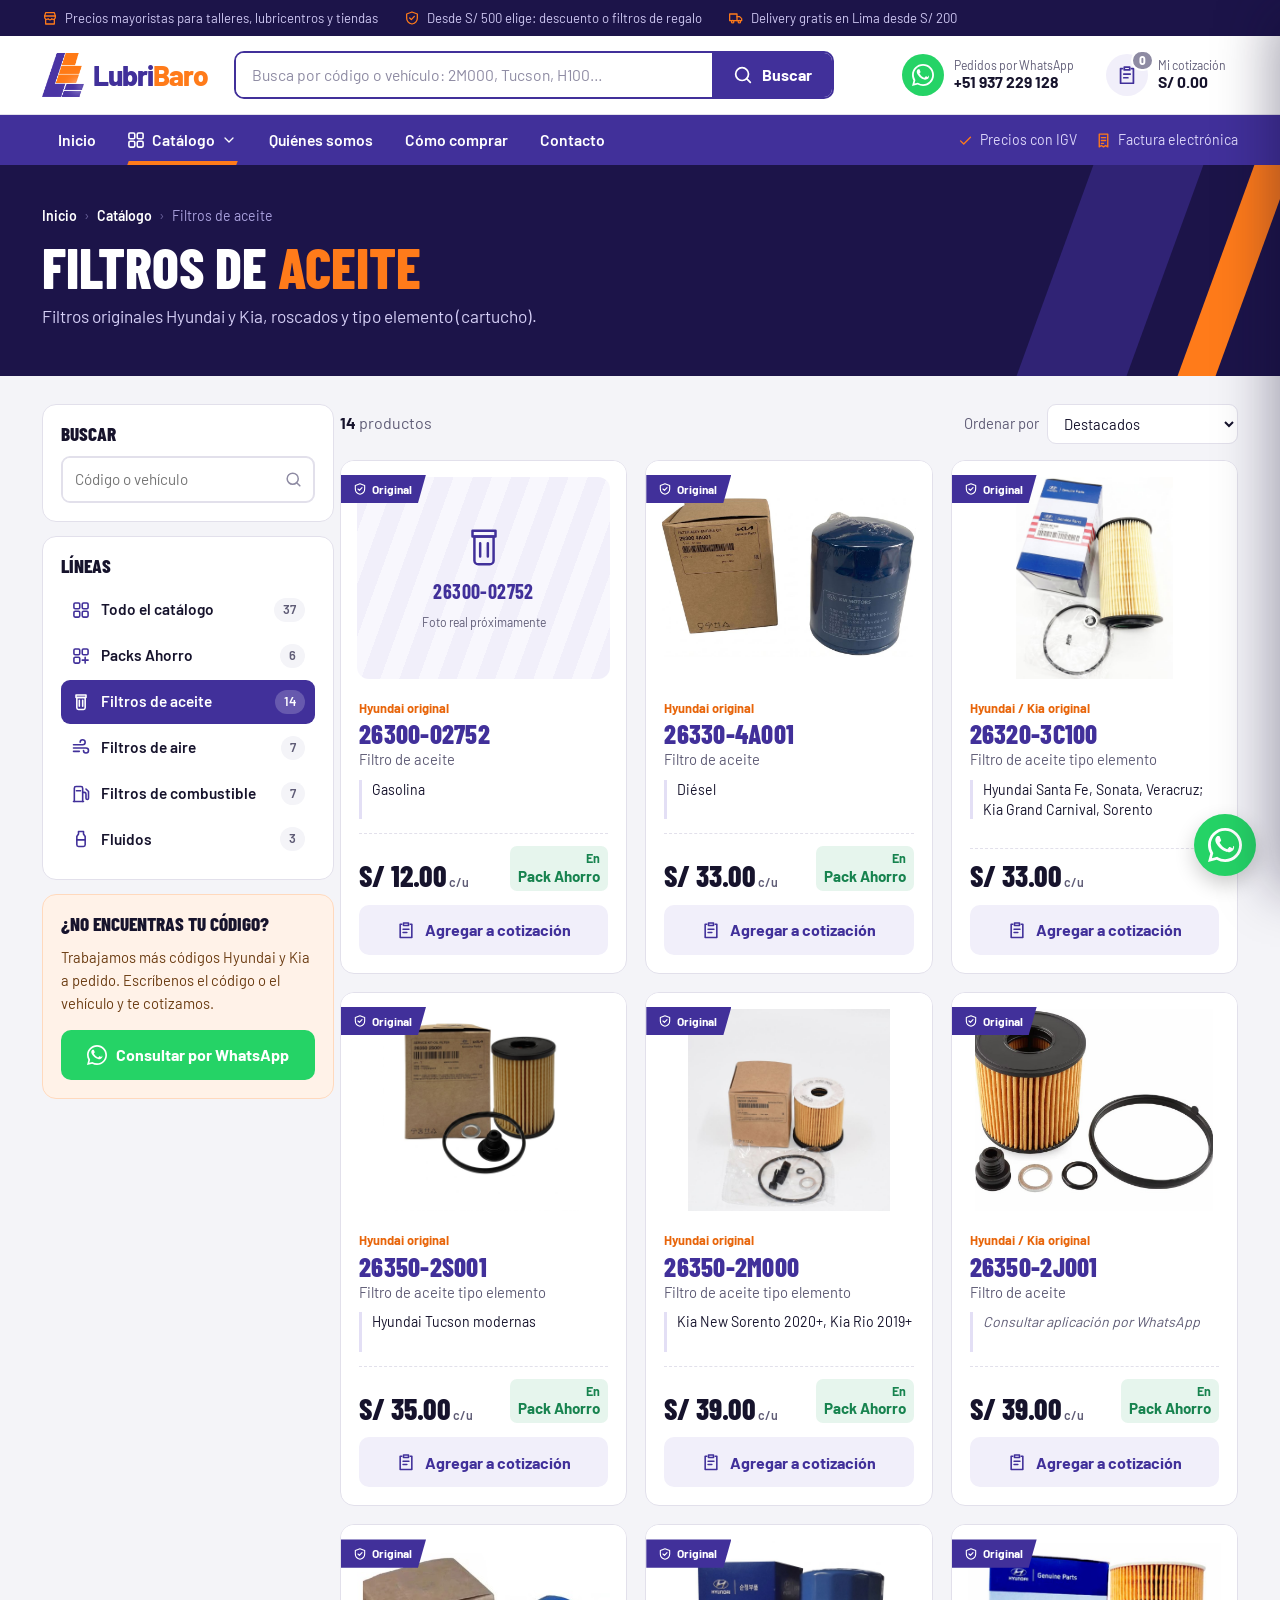
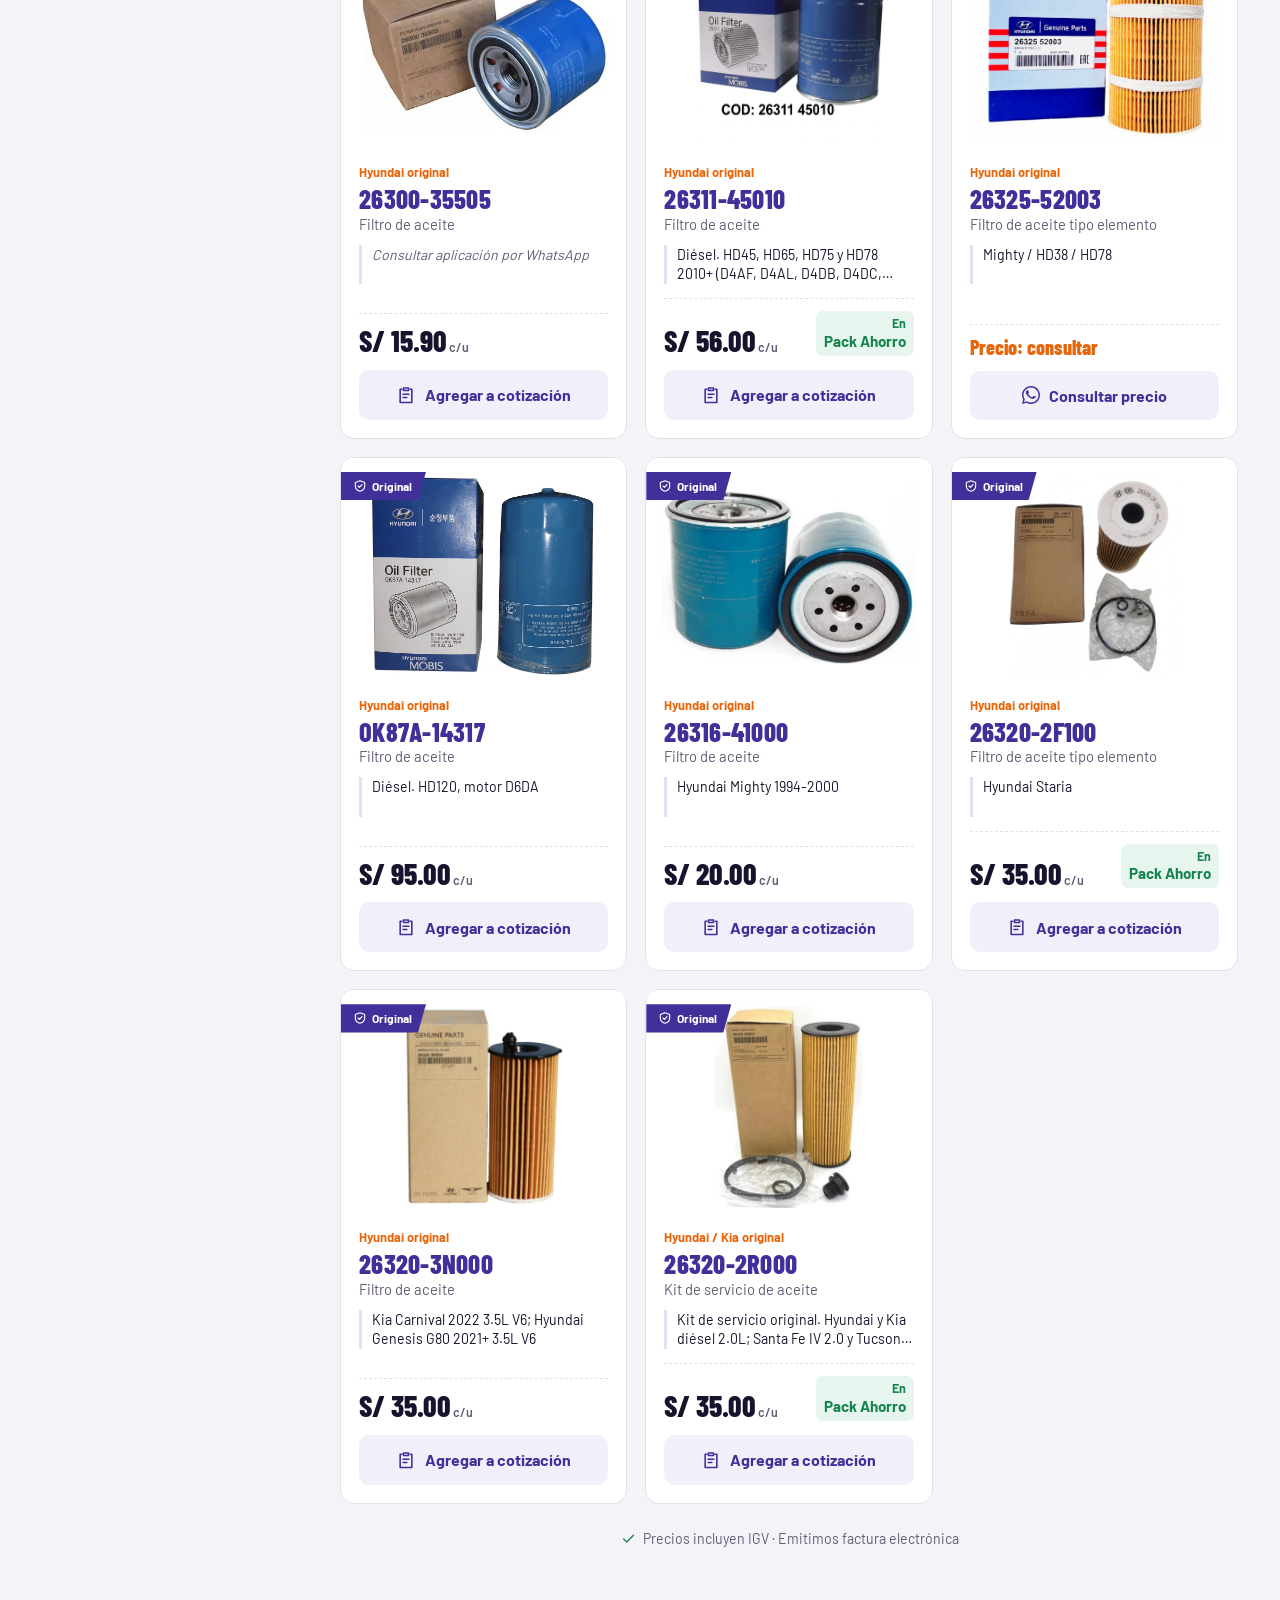
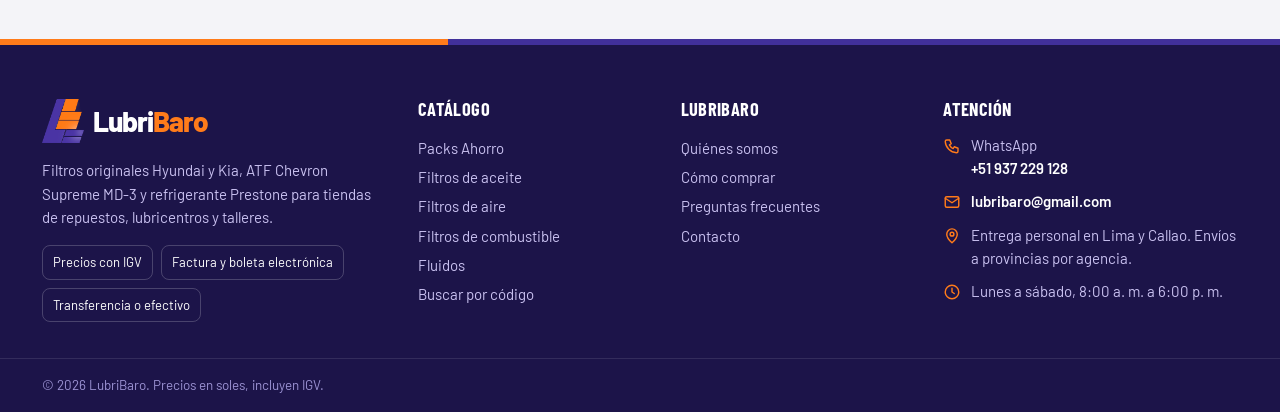
==== commit 49da4052: "Add files via upload" ====
--- a/cat-aceite.html
+++ b/cat-aceite.html
@@ -4,7 +4,7 @@
     <meta charset="UTF-8">
     <meta name="viewport" content="width=device-width, initial-scale=1.0">
     <title>Filtros de aceite Hyundai y Kia | LubriBaro</title>
-    <meta name="description" content="Filtros de aceite originales Hyundai y Kia, roscados y tipo elemento. Precio por unidad y por volumen.">
+    <meta name="description" content="Filtros de aceite originales Hyundai y Kia, roscados y tipo elemento. Precio mayorista por unidad, con IGV.">
     <meta name="theme-color" content="#41309A">
     <link rel="icon" href="favicon.png">
     <link rel="stylesheet" href="estilos.css">
--- a/estilos.css
+++ b/estilos.css
@@ -773,3 +773,118 @@
 .form-contacto textarea { resize: vertical; min-height: 110px; }
 @media (max-width: 860px) { .contacto-grid { grid-template-columns: 1fr; } }
 @media (max-width: 480px) { .form-contacto .fila { grid-template-columns: 1fr; } .seccion { padding: 50px 0; } .form-contacto { padding: 20px; } }
+
+/* =====================================================================
+   AJUSTES 17 NOV 2026: modelo mayorista (archivo 05)
+   ===================================================================== */
+/* Barra superior con los mensajes comerciales */
+.util-izq { gap: 26px; }
+.util-bar .util-izq span { white-space: nowrap; }
+@media (max-width: 1240px) { .util-bar .u1 { display: none; } }
+@media (max-width: 900px) {
+    .header { top: -36px; }
+    .util-bar { display: block; }
+    .util-bar .contenedor { justify-content: center; }
+    .util-bar .u1, .util-bar .u2 { display: none; }
+}
+
+/* Imagen genérica marcada como referencial */
+.ref-badge { position: absolute; right: 10px; bottom: 10px; z-index: 2; background: rgba(22, 19, 44, .78); color: #fff; font-size: .7rem; font-weight: 600; padding: 3px 8px; border-radius: 6px; pointer-events: none; }
+.item-cot .mini .ref-badge, .s-img .ref-badge, .sticky-inner .ref-badge { display: none; }
+.sugerencias .s-img { position: relative; }
+.sugerencias .s-img .foto-pendiente { padding: 2px; border-radius: 6px; width: 100%; height: 100%; }
+.sugerencias .s-img .foto-pendiente svg.ico { width: 22px; height: 22px; }
+.sugerencias .s-img .foto-pendiente b, .sugerencias .s-img .foto-pendiente small { display: none; }
+
+/* Avisos del carrito (motivan, no bloquean) */
+.aviso-cot { display: flex; align-items: center; gap: 10px; background: var(--naranja-50); color: #6B3C12; border-radius: 10px; padding: 9px 12px; font-size: .88rem; line-height: 1.35; margin-bottom: 8px; }
+.aviso-cot svg.ico { width: 20px; height: 20px; color: var(--naranja-600); }
+.aviso-cot b { color: var(--tinta); }
+.aviso-cot.ok { background: var(--verde-50); color: #0F5C37; }
+.aviso-cot.ok svg.ico { color: var(--verde); }
+.item-cot .calc .especial { display: block; margin-top: 3px; font-size: .74rem; padding: 2px 7px; }
+
+/* =====================================================================
+   AJUSTES 17 NOV 2026 (2): precio único, Packs Ahorro, Elige tu beneficio,
+   Racha LubriBaro
+   ===================================================================== */
+/* Precio "consultar" */
+.card-prod .precio.consultar { font-size: 1.25rem; color: var(--naranja-600); }
+/* Packs: mosaico con las fotos de las piezas */
+.foto-pack { display: grid; gap: 6px; }
+.foto-pack.n2 { grid-template-columns: 1fr 1fr; }
+.foto-pack.n3 { grid-template-columns: 1fr 1fr 1fr; }
+.foto-pack.n4 { grid-template-columns: 1fr 1fr; grid-template-rows: 1fr 1fr; }
+.foto-pack > span { position: relative; background: #fff; border: 1px solid var(--linea); border-radius: 10px; overflow: hidden; min-height: 0; }
+.foto-pack > span > img, .foto-pack > span > .foto-pendiente { position: absolute; inset: 6px; width: calc(100% - 12px); height: calc(100% - 12px); object-fit: contain; }
+.foto-pack .foto-pendiente small, .foto-pack .ref-badge { display: none; }
+.foto-pack .foto-pendiente svg.ico { width: 28px; height: 28px; }
+.foto-pack .foto-pendiente b { font-size: .85rem; }
+.foto-principal > .foto-pack { position: absolute; inset: 30px; }
+.item-cot .mini > .foto-pack { position: absolute; inset: 3px; gap: 2px; }
+.item-cot .mini .foto-pack > span { border-radius: 4px; }
+.item-cot .mini .foto-pack .foto-pendiente b { display: none; }
+.sugerencias .s-img .foto-pack { width: 100%; height: 100%; gap: 1px; }
+.sugerencias .s-img .foto-pack > span { border: none; border-radius: 0; }
+.sello-ahorro { background: var(--naranja); }
+.card-pack .vol s, .tier .tachado { color: var(--gris); text-decoration: line-through; }
+.card-pack .vol { background: var(--naranja-50); color: var(--naranja-600); }
+.tier .t-tramo.ahorro { color: var(--verde); font-weight: 800; }
+.pack-piezas { margin: 14px 0 0; display: grid; gap: 8px; }
+.pack-piezas > b { font-size: .92rem; }
+.pieza { display: grid; grid-template-columns: 52px 1fr auto; gap: 12px; align-items: center; padding: 8px 10px; border: 1px solid var(--linea); border-radius: 12px; text-decoration: none; color: var(--tinta); }
+.pieza:hover { border-color: var(--morado); }
+.pieza .mini { position: relative; width: 52px; height: 52px; border: 1px solid var(--linea); border-radius: 8px; overflow: hidden; background: #fff; }
+.pieza .mini > img, .pieza .mini > .foto-pendiente { position: absolute; inset: 3px; width: calc(100% - 6px); height: calc(100% - 6px); object-fit: contain; }
+.pieza .mini .foto-pendiente b, .pieza .mini .foto-pendiente small, .pieza .ref-badge { display: none; }
+.pieza .mini .foto-pendiente svg.ico { width: 24px; height: 24px; }
+.pieza strong { display: block; font-family: var(--display); font-size: 1.15rem; color: var(--morado); line-height: 1.1; }
+.pieza small { display: block; color: var(--gris); font-size: .82rem; line-height: 1.3; }
+.pieza .p-precio { font-weight: 700; font-size: .92rem; white-space: nowrap; }
+.aviso-pack { display: flex; align-items: center; gap: 10px; margin-top: 12px; padding: 12px 14px; background: var(--naranja-50); border: 1px solid #FFD9BD; border-radius: 12px; color: #6B3C12; text-decoration: none; font-size: .94rem; }
+.aviso-pack svg.ico { color: var(--naranja-600); }
+.aviso-pack b { color: var(--tinta); }
+.aviso-pack:hover { border-color: var(--naranja); }
+
+/* Carrito: beneficio y ahorro */
+.elige-beneficio { border: 2px solid var(--morado-100); border-radius: 12px; padding: 10px 12px; margin: 4px 0 12px; display: grid; gap: 6px; background: #fff; }
+.elige-beneficio > b { font-family: var(--display); text-transform: uppercase; font-size: 1.05rem; color: var(--morado); }
+.elige-beneficio label { display: flex; align-items: center; gap: 10px; padding: 8px 10px; border: 1.5px solid var(--linea); border-radius: 9px; cursor: pointer; font-size: .88rem; line-height: 1.3; }
+.elige-beneficio label.activo { border-color: var(--morado); background: var(--morado-50); }
+.elige-beneficio input { accent-color: var(--morado); width: 18px; height: 18px; flex-shrink: 0; }
+.total-fila.sub { font-size: .9rem; color: var(--gris); margin-bottom: 2px; }
+.total-fila.sub span { font-weight: 600; }
+.ahorro-fila { display: flex; justify-content: space-between; align-items: baseline; gap: 10px; background: var(--verde-50); color: #0F5C37; border-radius: 9px; padding: 7px 11px; margin: 6px 0; font-size: .86rem; font-weight: 600; }
+.ahorro-fila b { font-size: 1rem; color: var(--verde); white-space: nowrap; }
+.ahorro-fila small { font-weight: 500; }
+
+/* Inicio: Packs Ahorro, Elige tu beneficio y Racha */
+.grid-packs { display: grid; grid-template-columns: repeat(3, 1fr); gap: 18px; }
+@media (max-width: 1000px) { .grid-packs { grid-template-columns: 1fr 1fr; } }
+@media (max-width: 560px) { .grid-packs { grid-template-columns: 1fr; } }
+.tabla-beneficio { width: 100%; border-collapse: separate; border-spacing: 0; border: 1px solid var(--linea); border-radius: 12px; overflow: hidden; font-size: .95rem; }
+.tabla-beneficio th, .tabla-beneficio td { padding: 11px 12px; text-align: left; border-bottom: 1px solid var(--linea); }
+.tabla-beneficio tr:last-child td { border-bottom: none; }
+.tabla-beneficio thead th { background: var(--morado-50); color: var(--morado); font-weight: 700; font-size: .86rem; }
+.tabla-beneficio td:first-child { font-weight: 700; white-space: nowrap; }
+.tabla-beneficio td b { font-family: var(--display); font-size: 1.15rem; color: var(--morado); }
+.nota-beneficio { font-size: .84rem; color: var(--gris); margin: 10px 0 0; }
+.racha { display: grid; grid-template-columns: 1fr 1.4fr; gap: 30px; align-items: center; background: #fff; border: 1px solid var(--linea); border-radius: 20px; padding: 34px; }
+.racha h2 { font-family: var(--display); font-weight: 800; text-transform: uppercase; font-size: clamp(1.9rem, 3.4vw, 2.5rem); line-height: 1; margin: 0 0 10px; }
+.racha h2 b { color: var(--naranja); font-weight: inherit; }
+.racha > div > p { color: var(--gris); margin: 0 0 8px; }
+.niveles { display: grid; grid-template-columns: repeat(3, 1fr); gap: 10px; }
+.nivel { position: relative; border: 1.5px solid var(--linea); border-radius: 14px; padding: 16px 14px 14px; background: var(--fondo); }
+.nivel:last-child { border-color: var(--morado); background: var(--morado-50); }
+.nivel .n { display: inline-block; font-family: var(--display); font-weight: 800; color: #fff; background: var(--morado); padding: 2px 12px; clip-path: polygon(6px 0, 100% 0, calc(100% - 6px) 100%, 0 100%); font-size: .95rem; }
+.nivel:nth-child(2) .n { background: var(--naranja); }
+.nivel .bono { display: block; font-family: var(--display); font-weight: 800; font-size: 1.55rem; color: var(--tinta); line-height: 1.05; margin: 8px 0 4px; }
+.nivel small { display: block; color: var(--gris); font-size: .82rem; line-height: 1.35; }
+@media (max-width: 860px) { .racha { grid-template-columns: 1fr; padding: 24px 18px; } }
+@media (max-width: 560px) { .niveles { grid-template-columns: 1fr; } }
+.foto-pack.n3 { grid-template-columns: 1.2fr 1fr; grid-template-rows: 1fr 1fr; }
+.foto-pack.n3 > span:first-child { grid-row: span 2; }
+.toast { width: min(440px, calc(100vw - 30px)); }
+.toast #toast-txt { flex: 1; min-width: 0; }
+.card-prod .foto > .foto-pack { position: absolute; inset: 14px; }
+@media (max-width: 560px) { .foto-pack .foto-pendiente b { display: none; } .foto-pack .foto-pendiente svg.ico { width: 22px; height: 22px; } }
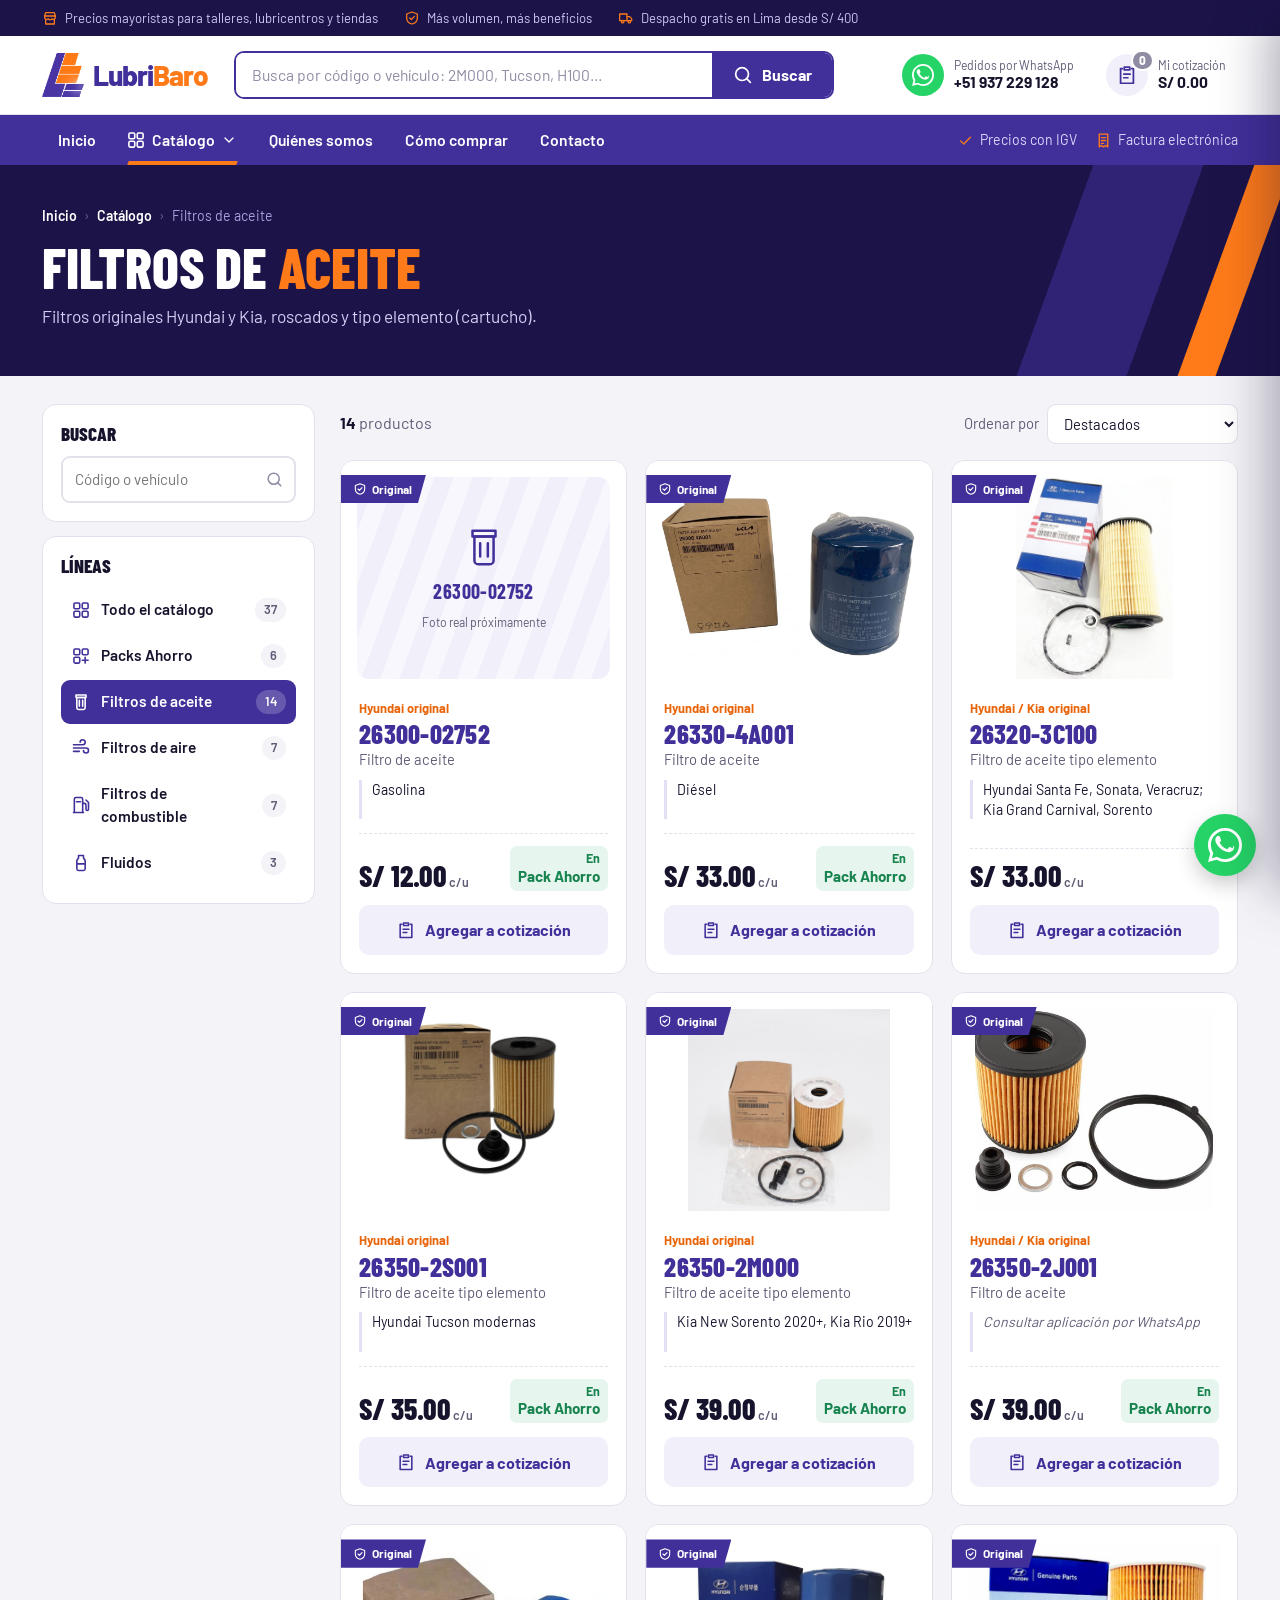
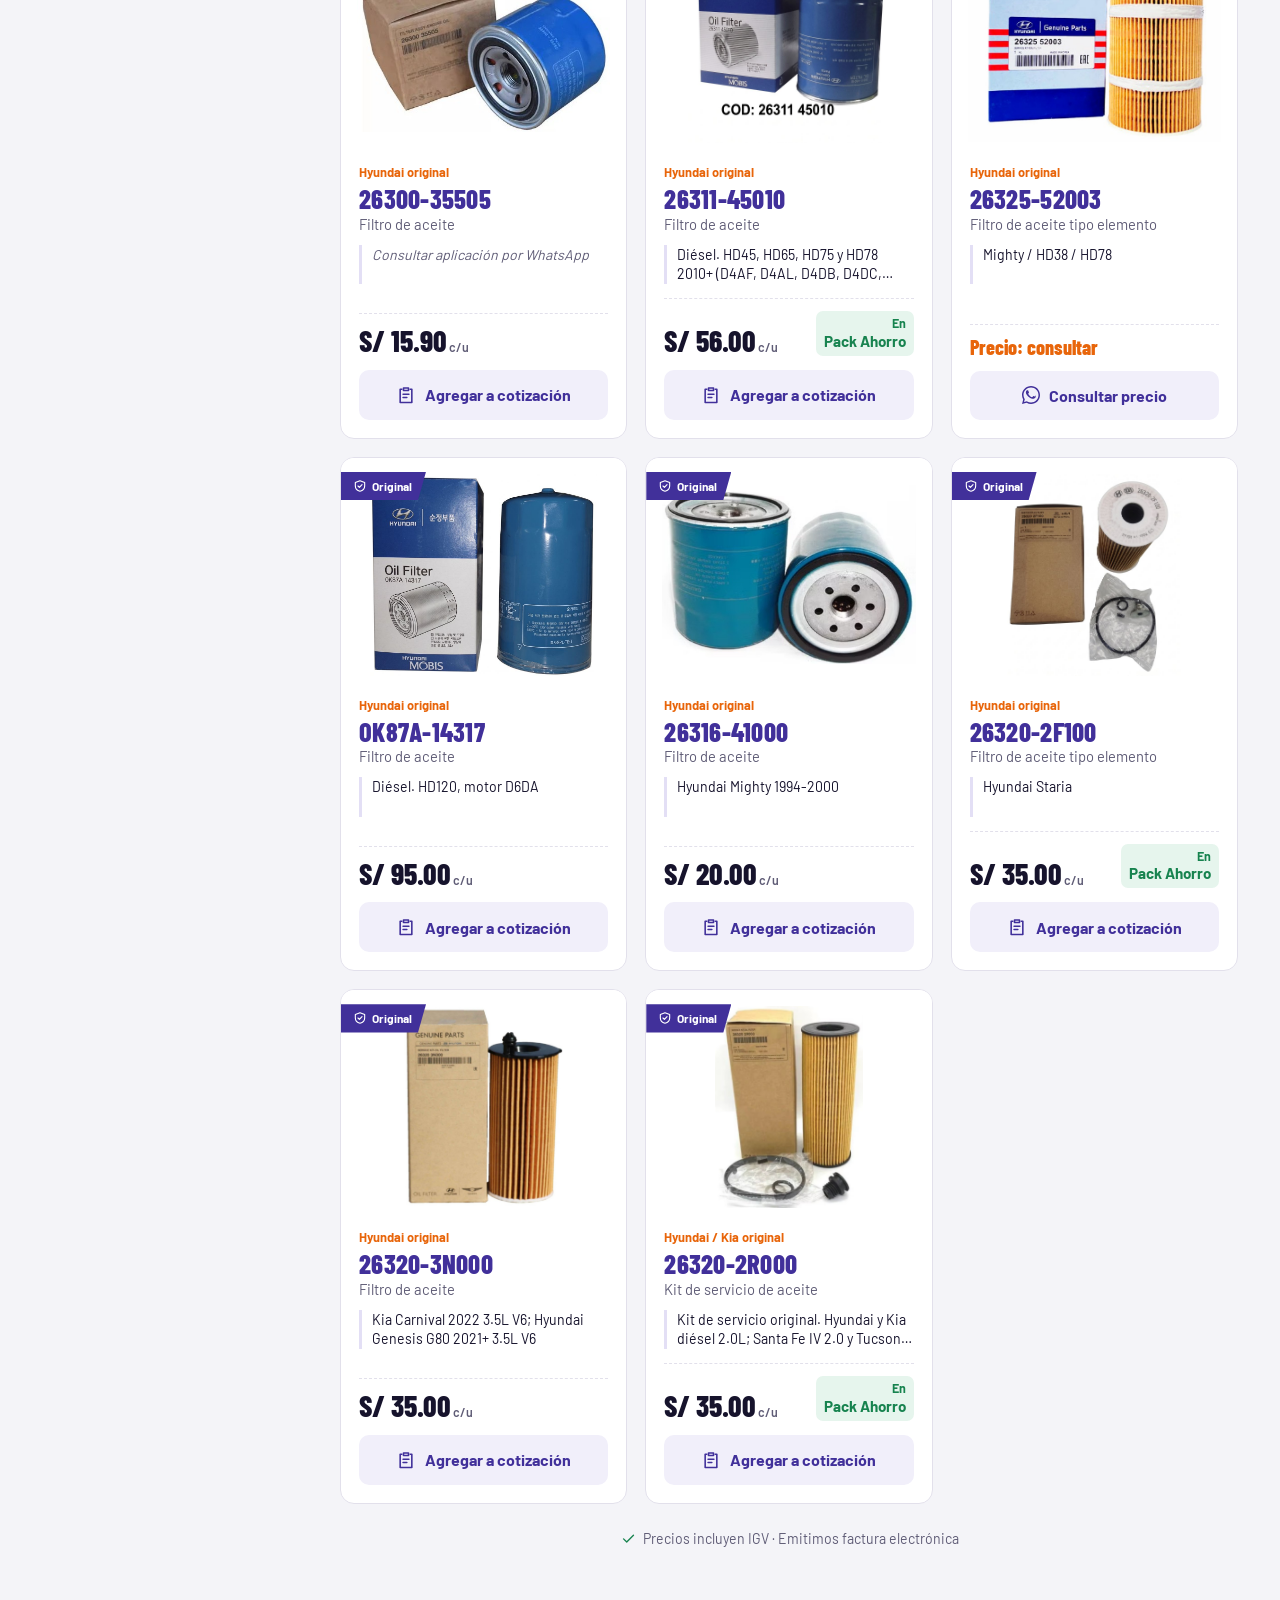
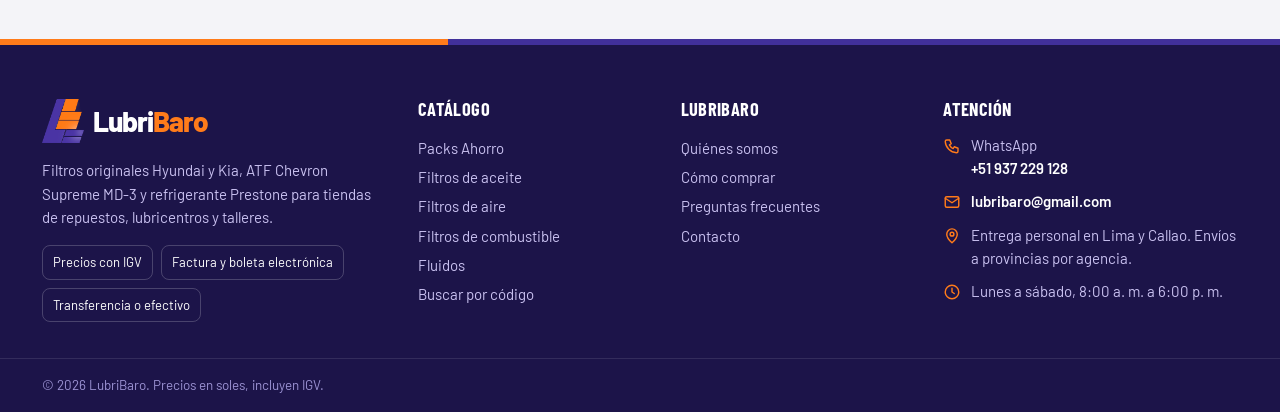
==== commit 8cfed7a4: "Add files via upload" ====
--- a/cat-aceite.html
+++ b/cat-aceite.html
@@ -37,11 +37,6 @@
                     <h3>Líneas</h3>
                     <div class="lista-lineas" id="lista-lineas"></div>
                 </div>
-                <div class="panel panel-wa">
-                    <h3>¿No encuentras tu código?</h3>
-                    <p>Trabajamos más códigos Hyundai y Kia a pedido. Escríbenos el código o el vehículo y te cotizamos.</p>
-                    <a class="btn btn-wa btn-bloque" id="aviso-wa" href="#" target="_blank" rel="noopener">Consultar por WhatsApp</a>
-                </div>
             </aside>
 
             <section aria-label="Productos">
--- a/estilos.css
+++ b/estilos.css
@@ -888,3 +888,8 @@
 .toast #toast-txt { flex: 1; min-width: 0; }
 .card-prod .foto > .foto-pack { position: absolute; inset: 14px; }
 @media (max-width: 560px) { .foto-pack .foto-pendiente b { display: none; } .foto-pack .foto-pendiente svg.ico { width: 22px; height: 22px; } }
+
+/* Botón secundario de WhatsApp en la ficha (debajo de "Agregar a cotización") */
+.btn-wa-borde { background: #fff; color: #11803F; border-color: var(--wa); margin-top: 10px; }
+.btn-wa-borde:hover { background: #F0FCF4; }
+.btn-wa-borde svg { width: 20px; height: 20px; fill: currentColor; }
